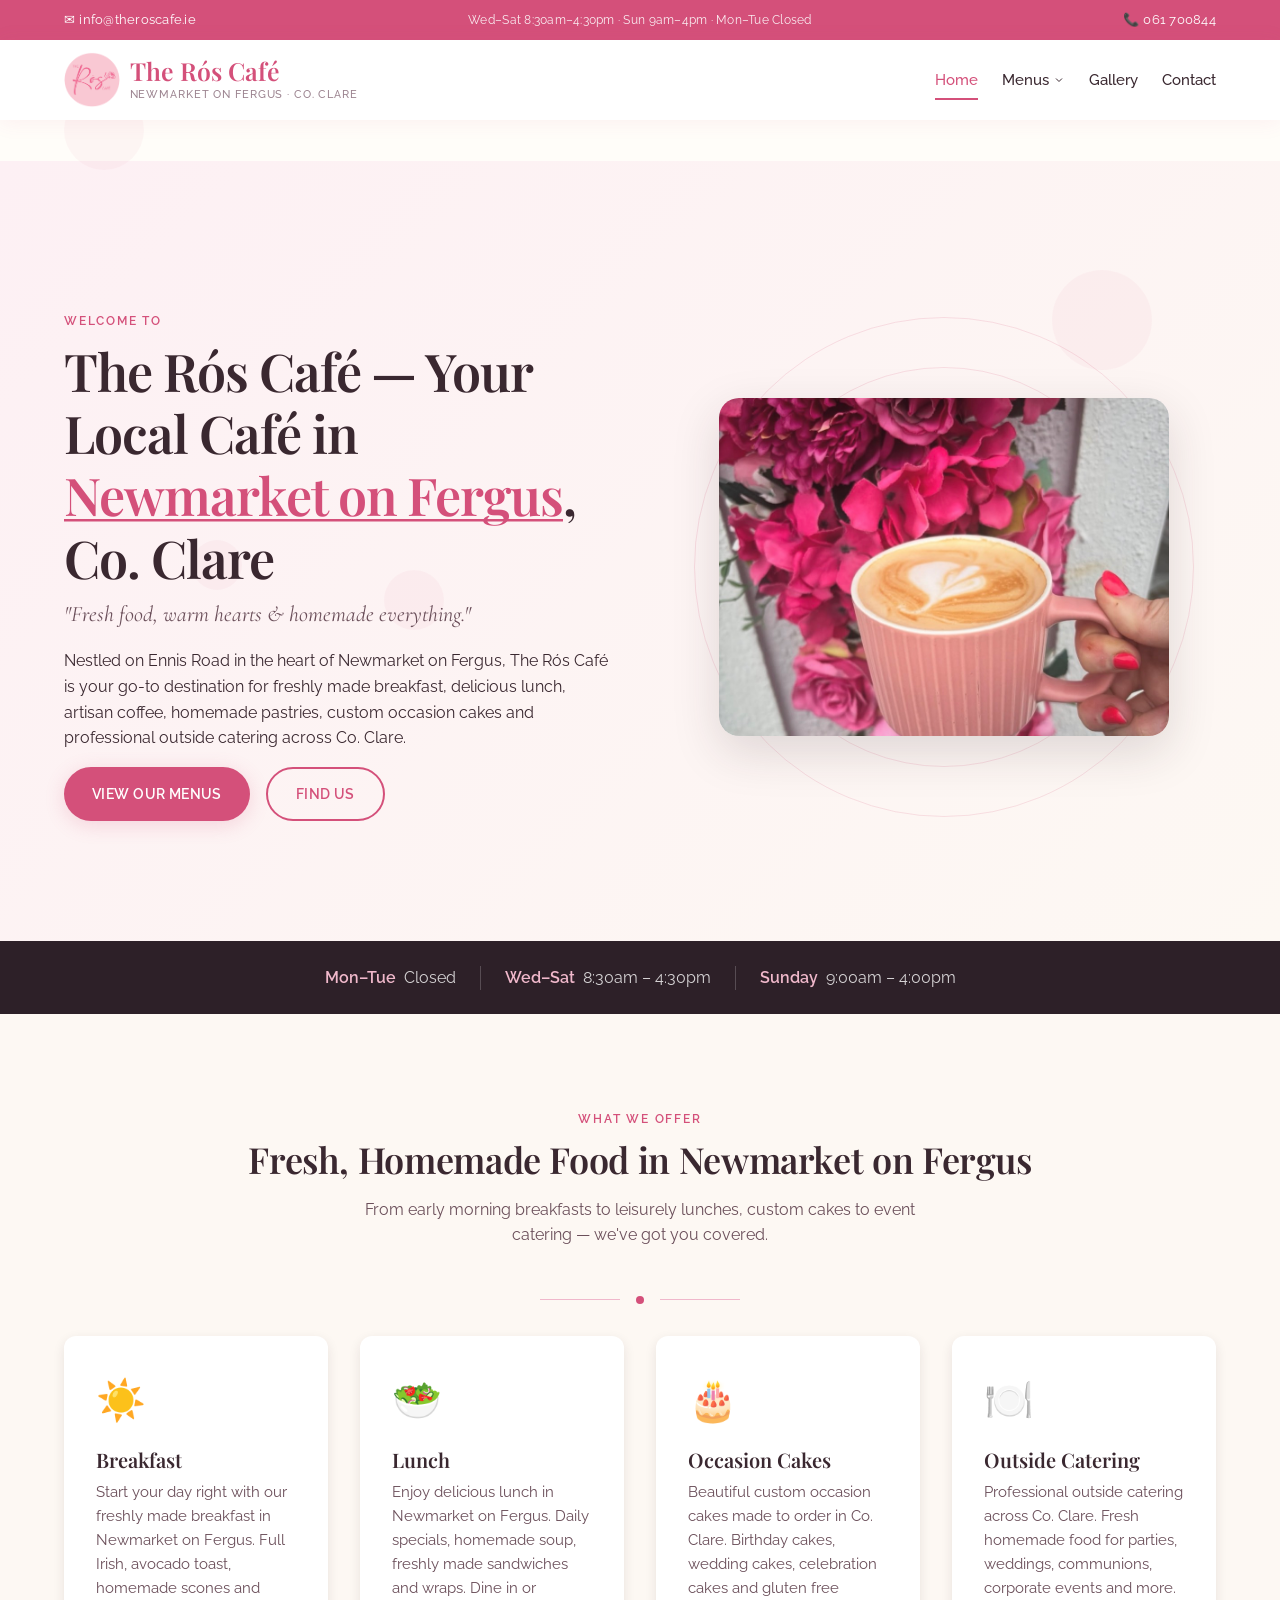
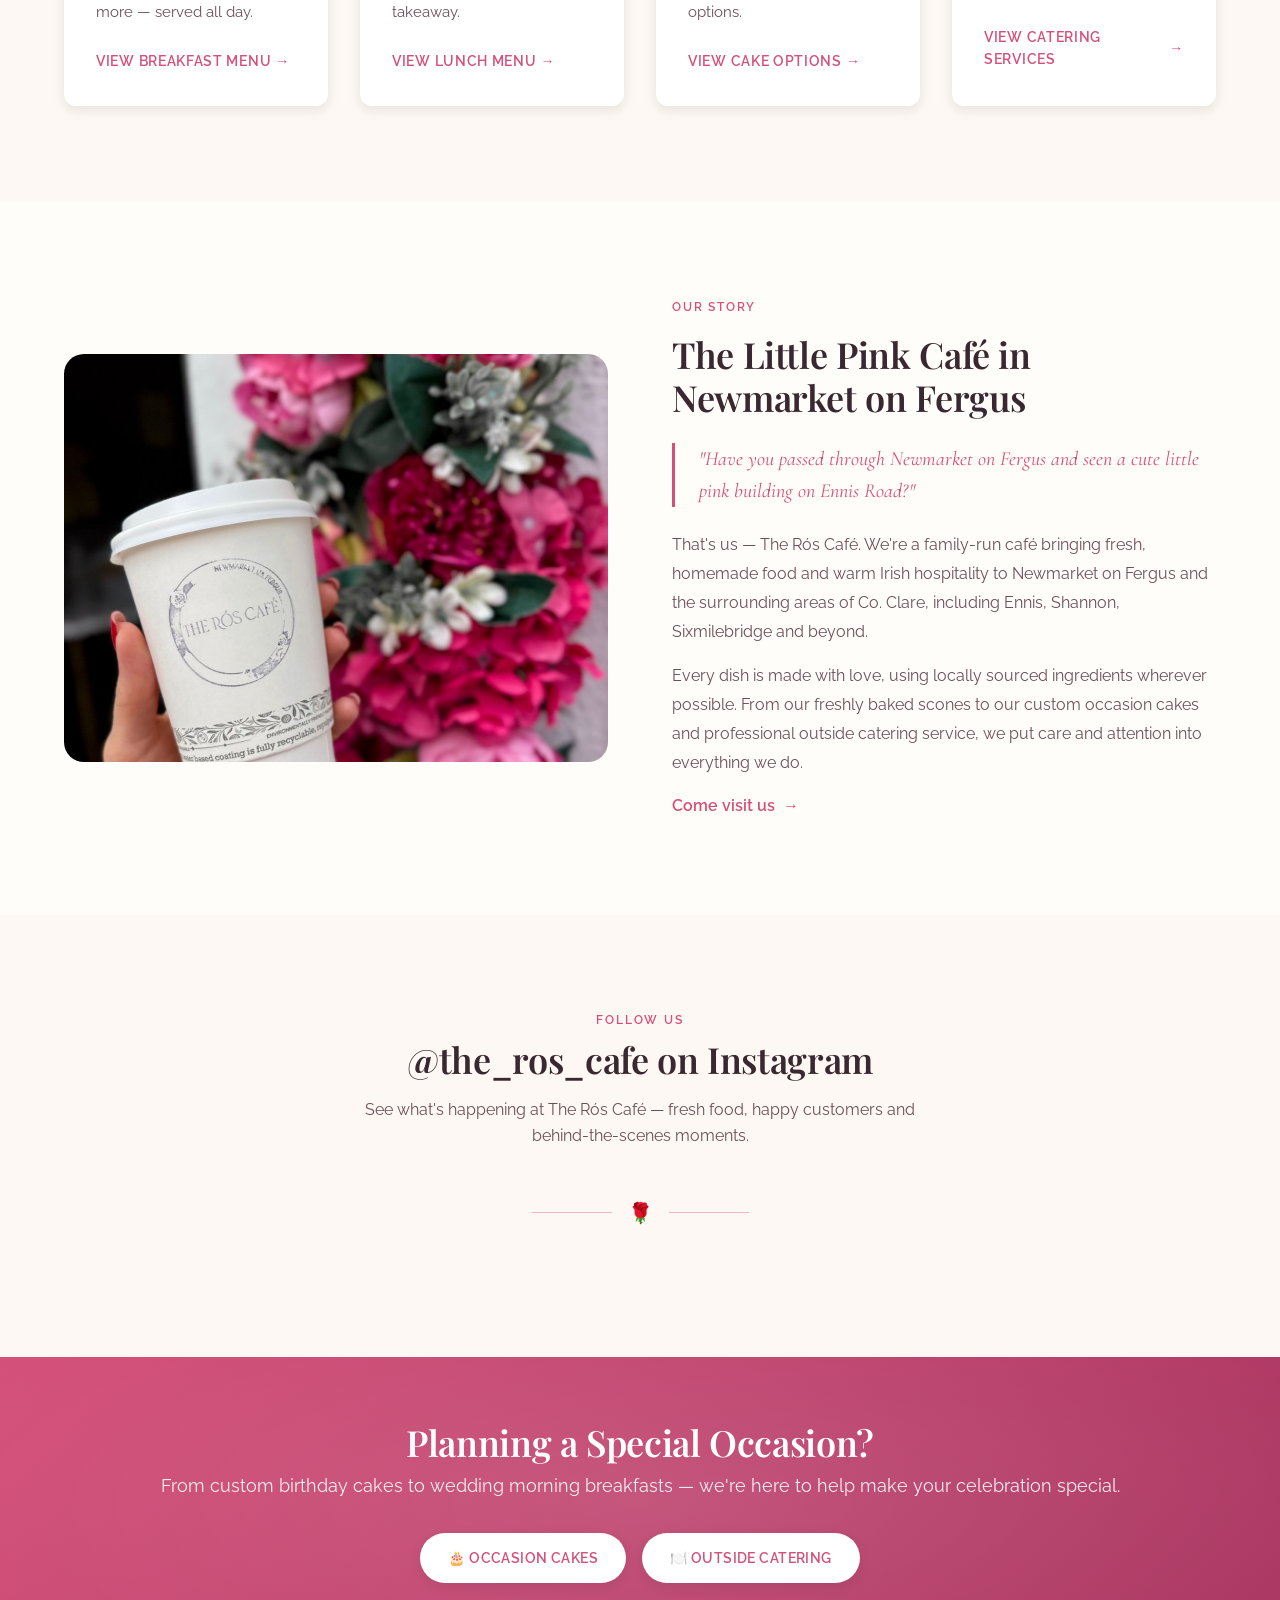
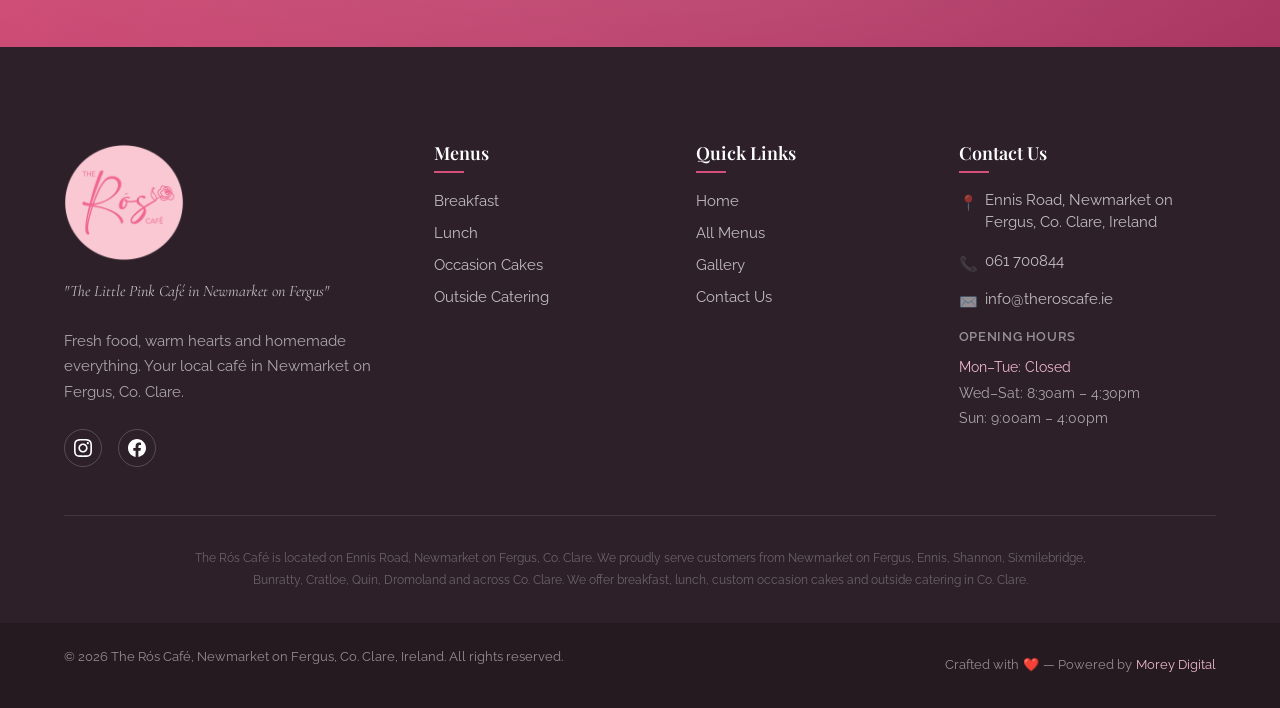
==== index.html @ 45842ac0 "Add real menu content from PDFs; swap home hero to coffee - Home hero now uses the pink-mug coffee p" ====
<!DOCTYPE html>
<html lang="en-IE">
<head>
  <meta charset="UTF-8">
  <meta name="viewport" content="width=device-width, initial-scale=1.0">

  <!-- Favicon -->
  <link rel="icon" type="image/png" href="images/favicon.png">
  <link rel="apple-touch-icon" href="images/logo.png">

  <!-- Primary Meta Tags -->
  <title>The Rós Café | Café in Newmarket on Fergus, Co. Clare</title>
  <meta name="description" content="The Rós Café — your local café in Newmarket on Fergus, Co. Clare. Freshly made breakfast, lunch, homemade pastries, occasion cakes and outside catering across Clare. Visit us on Ennis Road.">
  <meta name="keywords" content="café Newmarket on Fergus, café Clare, coffee shop Clare, breakfast Clare, lunch Clare, occasion cakes Clare, outside catering Clare, homemade food Clare, pink café Clare">

  <!-- Robots & Indexing -->
  <meta name="robots" content="index, follow">
  <meta name="author" content="The Rós Café">

  <!-- Geo Tags -->
  <meta name="geo.region" content="IE-CE">
  <meta name="geo.placename" content="Newmarket on Fergus, Co. Clare, Ireland">
  <meta name="geo.position" content="52.7580;-8.9125">
  <meta name="ICBM" content="52.7580, -8.9125">
  <meta name="language" content="English">

  <!-- Canonical -->
  <link rel="canonical" href="https://theroscafe.com/">

  <!-- Open Graph -->
  <meta property="og:type" content="website">
  <meta property="og:site_name" content="The Rós Café">
  <meta property="og:url" content="https://theroscafe.com/">
  <meta property="og:title" content="The Rós Café | Café in Newmarket on Fergus, Co. Clare">
  <meta property="og:description" content="The Rós Café — your local café in Newmarket on Fergus, Co. Clare. Freshly made breakfast, lunch, homemade pastries, occasion cakes and outside catering across Clare. Visit us on Ennis Road.">
  <meta property="og:image" content="https://theroscafe.com/images/og-image.jpg">
  <meta property="og:locale" content="en_IE">

  <!-- Twitter Card -->
  <meta name="twitter:card" content="summary_large_image">
  <meta name="twitter:title" content="The Rós Café | Café in Newmarket on Fergus, Co. Clare">
  <meta name="twitter:description" content="The Rós Café — your local café in Newmarket on Fergus, Co. Clare. Freshly made breakfast, lunch, homemade pastries, occasion cakes and outside catering across Clare. Visit us on Ennis Road.">
  <meta name="twitter:image" content="https://theroscafe.com/images/og-image.jpg">

  <!-- Google Fonts -->
  <link rel="preconnect" href="https://fonts.googleapis.com">
  <link rel="preconnect" href="https://fonts.gstatic.com" crossorigin>
  <link href="https://fonts.googleapis.com/css2?family=Cormorant+Garamond:ital,wght@0,400;0,500;1,400;1,500&family=Playfair+Display:wght@400;500;600;700&family=Raleway:wght@300;400;500;600;700&display=swap" rel="stylesheet">

  <!-- Stylesheets -->
  <link rel="stylesheet" href="css/main.css">
  <link rel="stylesheet" href="css/components.css">
  <link rel="stylesheet" href="css/animations.css">
  <link rel="stylesheet" href="css/nav.css">
  <link rel="stylesheet" href="css/footer.css">

  <!-- Google Analytics 4 — Replace G-XXXXXXXXXX with your real GA4 Measurement ID from analytics.google.com -->
  <script async src="https://www.googletagmanager.com/gtag/js?id=G-XXXXXXXXXX"></script>
  <script>
    window.dataLayer = window.dataLayer || [];
    function gtag(){dataLayer.push(arguments);}
    gtag('js', new Date());
    gtag('config', 'G-XXXXXXXXXX');
  </script>

  <!-- Structured Data: LocalBusiness + CafeOrCoffeeShop -->
  <script type="application/ld+json">
  {
    "@context": "https://schema.org",
    "@type": ["CafeOrCoffeeShop", "LocalBusiness"],
    "name": "The Rós Café",
    "description": "Local café in Newmarket on Fergus, Co. Clare serving freshly made breakfast, lunch, homemade pastries, occasion cakes and outside catering.",
    "url": "https://theroscafe.com",
    "telephone": "+353-61-700844",
    "email": "info@theroscafe.ie",
    "image": "https://theroscafe.com/images/og-image.jpg",
    "priceRange": "€€",
    "servesCuisine": ["Irish", "International", "Homemade"],
    "menu": "https://theroscafe.com/menus.html",
    "address": {
      "@type": "PostalAddress",
      "streetAddress": "Ennis Road",
      "addressLocality": "Newmarket on Fergus",
      "addressRegion": "Co. Clare",
      "addressCountry": "IE"
    },
    "geo": {
      "@type": "GeoCoordinates",
      "latitude": 52.7580,
      "longitude": -8.9125
    },
    "openingHoursSpecification": [
      { "@type": "OpeningHoursSpecification", "dayOfWeek": ["Wednesday","Thursday","Friday","Saturday"], "opens": "08:30", "closes": "16:30" },
      { "@type": "OpeningHoursSpecification", "dayOfWeek": "Sunday", "opens": "09:00", "closes": "16:00" }
    ],
    "sameAs": [
      "http://instagram.com/the_ros_cafe",
      "http://facebook.com/theroscafe"
    ],
    "hasMap": "https://maps.google.com/?q=The+Ros+Cafe+Newmarket+on+Fergus+Clare+Ireland",
    "areaServed": ["Newmarket on Fergus", "Ennis", "Shannon", "Co. Clare"],
    "currenciesAccepted": "EUR",
    "paymentAccepted": "Cash, Credit Card"
  }
  </script>
</head>
<body data-page="home">

  <!-- Top Info Bar -->
  <div class="top-bar">
    <div class="container">
      <div class="top-bar-left">
        <a href="mailto:info@theroscafe.ie" class="top-bar-link" data-track="email">
          <span>✉</span> info@theroscafe.ie
        </a>
      </div>
      <div class="top-bar-center">
        <span class="top-bar-hours">Wed–Sat 8:30am–4:30pm · Sun 9am–4pm · Mon–Tue Closed</span>
      </div>
      <div class="top-bar-right">
        <a href="tel:+35361700844" class="top-bar-link" data-track="phone">
          <span>📞</span> 061 700844
        </a>
      </div>
    </div>
  </div>

  <!-- Site Header -->
  <header class="site-header">
    <div class="container">
      <a href="index.html" class="site-logo">
        <img src="images/logo.png" alt="The Rós Café logo" class="site-logo-mark" width="56" height="56">
        <span class="site-logo-text">
          <span class="logo-name">The Rós Café</span>
          <span class="logo-tagline">Newmarket on Fergus · Co. Clare</span>
        </span>
      </a>

      <nav class="main-nav">
        <ul class="nav-list">
          <li class="nav-item">
            <a href="index.html" class="nav-link" data-nav="home">Home</a>
          </li>
          <li class="nav-item dropdown">
            <a href="menus.html" class="nav-link" data-nav="menus">
              Menus
              <svg class="chevron" viewBox="0 0 24 24" fill="none" stroke="currentColor" stroke-width="2">
                <polyline points="6 9 12 15 18 9"></polyline>
              </svg>
            </a>
            <div class="dropdown-menu">
              <a href="breakfast.html" class="dropdown-item" data-nav="breakfast">Breakfast</a>
              <a href="lunch.html" class="dropdown-item" data-nav="lunch">Lunch</a>
              <a href="cakes.html" class="dropdown-item" data-nav="cakes">Occasion Cakes</a>
              <a href="catering.html" class="dropdown-item" data-nav="catering">Outside Catering</a>
            </div>
          </li>
          <li class="nav-item">
            <a href="gallery.html" class="nav-link" data-nav="gallery">Gallery</a>
          </li>
          <li class="nav-item">
            <a href="contact.html" class="nav-link" data-nav="contact">Contact</a>
          </li>
        </ul>
      </nav>

      <button class="hamburger" aria-label="Toggle menu" aria-expanded="false">
        <div class="hamburger-lines">
          <span class="hamburger-line"></span>
          <span class="hamburger-line"></span>
          <span class="hamburger-line"></span>
        </div>
      </button>
    </div>
  </header>

  <!-- Mobile Navigation -->
  <nav class="mobile-nav">
    <ul class="mobile-nav-list">
      <li class="mobile-nav-item">
        <a href="index.html" class="mobile-nav-link" data-nav="home">Home</a>
      </li>
      <li class="mobile-nav-item">
        <a href="#" class="mobile-nav-link mobile-dropdown-toggle" data-nav="menus">
          Menus
          <svg class="chevron" viewBox="0 0 24 24" fill="none" stroke="currentColor" stroke-width="2">
            <polyline points="6 9 12 15 18 9"></polyline>
          </svg>
        </a>
        <div class="mobile-dropdown-menu">
          <a href="breakfast.html" class="mobile-dropdown-item" data-nav="breakfast">Breakfast</a>
          <a href="lunch.html" class="mobile-dropdown-item" data-nav="lunch">Lunch</a>
          <a href="cakes.html" class="mobile-dropdown-item" data-nav="cakes">Occasion Cakes</a>
          <a href="catering.html" class="mobile-dropdown-item" data-nav="catering">Outside Catering</a>
        </div>
      </li>
      <li class="mobile-nav-item">
        <a href="gallery.html" class="mobile-nav-link" data-nav="gallery">Gallery</a>
      </li>
      <li class="mobile-nav-item">
        <a href="contact.html" class="mobile-nav-link" data-nav="contact">Contact</a>
      </li>
    </ul>
    <div class="mobile-nav-contact">
      <div class="mobile-nav-contact-item">
        <span>📞</span>
        <a href="tel:+35361700844" data-track="phone">061 700844</a>
      </div>
      <div class="mobile-nav-contact-item">
        <span>✉</span>
        <a href="mailto:info@theroscafe.ie" data-track="email">info@theroscafe.ie</a>
      </div>
    </div>
    <div class="mobile-nav-social">
      <a href="http://instagram.com/the_ros_cafe" target="_blank" rel="noopener" aria-label="Instagram" data-track="instagram">📷</a>
      <a href="http://facebook.com/theroscafe" target="_blank" rel="noopener" aria-label="Facebook" data-track="facebook">📘</a>
    </div>
  </nav>

  <!-- Main Content -->
  <main>

    <!-- Hero Section -->
    <section class="hero-home">
      <div class="container">
        <!-- Floating Orbs -->
        <div class="float-orb"></div>
        <div class="float-orb"></div>
        <div class="float-orb"></div>
        <div class="float-orb"></div>
        <div class="float-orb"></div>

        <div class="hero-content">
          <span class="eyebrow anim-load">Welcome to</span>
          <h1 class="anim-load">The Rós Café — Your Local Café in <span class="pink-word">Newmarket on Fergus</span>, Co. Clare</h1>
          <p class="subheading anim-load">"Fresh food, warm hearts & homemade everything."</p>
          <p class="anim-load">Nestled on Ennis Road in the heart of Newmarket on Fergus, The Rós Café is your go-to destination for freshly made breakfast, delicious lunch, artisan coffee, homemade pastries, custom occasion cakes and professional outside catering across Co. Clare.</p>
          <div class="btn-group anim-load">
            <a href="menus.html" class="btn btn-pink">View Our Menus</a>
            <a href="contact.html" class="btn btn-outline">Find Us</a>
          </div>
        </div>

        <div class="hero-visual">
          <!-- Decorative Rings -->
          <div class="hero-ring ring-1"></div>
          <div class="hero-ring ring-2"></div>

          <div class="hero-placeholder">
            <img src="images/coffee-2.jpg" alt="Barista coffee with latte art in a pink mug at The Rós Café, Newmarket on Fergus, Co. Clare" width="450" height="338">
          </div>
        </div>
      </div>
    </section>

    <!-- Hours Strip -->
    <section class="hours-strip">
      <div class="container">
        <div class="hours-strip-item">
          <span class="hours-strip-day">Mon–Tue</span>
          <span class="hours-strip-time">Closed</span>
        </div>
        <div class="hours-strip-divider"></div>
        <div class="hours-strip-item">
          <span class="hours-strip-day">Wed–Sat</span>
          <span class="hours-strip-time">8:30am – 4:30pm</span>
        </div>
        <div class="hours-strip-divider"></div>
        <div class="hours-strip-item">
          <span class="hours-strip-day">Sunday</span>
          <span class="hours-strip-time">9:00am – 4:00pm</span>
        </div>
      </div>
    </section>

    <!-- What We Offer -->
    <section class="section bg-cream">
      <div class="container">
        <div class="section-header scroll-reveal">
          <span class="eyebrow">What We Offer</span>
          <h2>Fresh, Homemade Food in Newmarket on Fergus</h2>
          <p>From early morning breakfasts to leisurely lunches, custom cakes to event catering — we've got you covered.</p>
        </div>

        <div class="ornament">
          <div class="ornament-line"></div>
          <div class="ornament-dot"></div>
          <div class="ornament-line"></div>
        </div>

        <div class="service-cards scroll-reveal stagger-children">
          <article class="card">
            <div class="card-icon">☀️</div>
            <h3 class="card-title">Breakfast</h3>
            <p class="card-text">Start your day right with our freshly made breakfast in Newmarket on Fergus. Full Irish, avocado toast, homemade scones and more — served all day.</p>
            <a href="breakfast.html" class="card-link">
              View Breakfast Menu <span class="arrow">→</span>
            </a>
          </article>

          <article class="card">
            <div class="card-icon">🥗</div>
            <h3 class="card-title">Lunch</h3>
            <p class="card-text">Enjoy delicious lunch in Newmarket on Fergus. Daily specials, homemade soup, freshly made sandwiches and wraps. Dine in or takeaway.</p>
            <a href="lunch.html" class="card-link">
              View Lunch Menu <span class="arrow">→</span>
            </a>
          </article>

          <article class="card">
            <div class="card-icon">🎂</div>
            <h3 class="card-title">Occasion Cakes</h3>
            <p class="card-text">Beautiful custom occasion cakes made to order in Co. Clare. Birthday cakes, wedding cakes, celebration cakes and gluten free options.</p>
            <a href="cakes.html" class="card-link">
              View Cake Options <span class="arrow">→</span>
            </a>
          </article>

          <article class="card">
            <div class="card-icon">🍽️</div>
            <h3 class="card-title">Outside Catering</h3>
            <p class="card-text">Professional outside catering across Co. Clare. Fresh homemade food for parties, weddings, communions, corporate events and more.</p>
            <a href="catering.html" class="card-link">
              View Catering Services <span class="arrow">→</span>
            </a>
          </article>
        </div>
      </div>
    </section>

    <!-- Our Story -->
    <section class="section">
      <div class="container">
        <div class="story-section scroll-reveal">
          <div class="story-image">
            <img src="images/story.jpg" alt="The Rós Café branded coffee cup against the café's signature pink floral wall, Newmarket on Fergus, Co. Clare">
          </div>
          <div class="story-content">
            <span class="eyebrow">Our Story</span>
            <h2>The Little Pink Café in Newmarket on Fergus</h2>
            <blockquote class="story-quote">
              "Have you passed through Newmarket on Fergus and seen a cute little pink building on Ennis Road?"
            </blockquote>
            <p>That's us — The Rós Café. We're a family-run café bringing fresh, homemade food and warm Irish hospitality to Newmarket on Fergus and the surrounding areas of Co. Clare, including Ennis, Shannon, Sixmilebridge and beyond.</p>
            <p>Every dish is made with love, using locally sourced ingredients wherever possible. From our freshly baked scones to our custom occasion cakes and professional outside catering service, we put care and attention into everything we do.</p>
            <a href="contact.html" class="arrow-link">
              Come visit us <span class="arrow">→</span>
            </a>
          </div>
        </div>
      </div>
    </section>

    <!-- Instagram Feed Section -->
    <section class="section bg-cream">
      <div class="container">
        <div class="section-header scroll-reveal">
          <span class="eyebrow">Follow Us</span>
          <h2>@the_ros_cafe on Instagram</h2>
          <p>See what's happening at The Rós Café — fresh food, happy customers and behind-the-scenes moments.</p>
        </div>

        <div class="ornament">
          <div class="ornament-line"></div>
          <div class="ornament-rose">🌹</div>
          <div class="ornament-line"></div>
        </div>

        <!-- Elfsight Instagram Feed Widget -->
        <div class="instagram-feed scroll-reveal">
          <script src="https://elfsightcdn.com/platform.js" async></script>
          <div class="elfsight-app-629b5e55-81f7-4fbd-aa10-81be52b2ed2e" data-elfsight-app-lazy></div>
        </div>
      </div>
    </section>

    <!-- CTA Banner -->
    <section class="cta-banner scroll-reveal">
      <div class="container">
        <h2>Planning a Special Occasion?</h2>
        <p>From custom birthday cakes to wedding morning breakfasts — we're here to help make your celebration special.</p>
        <div class="btn-group">
          <a href="cakes.html" class="btn btn-white">🎂 Occasion Cakes</a>
          <a href="catering.html" class="btn btn-white">🍽️ Outside Catering</a>
        </div>
      </div>
    </section>

  </main>

  <!-- Site Footer -->
  <footer class="site-footer">
    <div class="container">
      <div class="footer-grid">
        <!-- Brand Column -->
        <div class="footer-col footer-brand">
          <img src="images/logo.png" alt="The Rós Café" class="footer-logo-img">
          <p class="footer-tagline">"The Little Pink Café in Newmarket on Fergus"</p>
          <p class="footer-description">Fresh food, warm hearts and homemade everything. Your local café in Newmarket on Fergus, Co. Clare.</p>
          <div class="footer-social">
            <a href="http://instagram.com/the_ros_cafe" target="_blank" rel="noopener" class="social-icon" aria-label="Follow us on Instagram" data-track="instagram">
              <svg viewBox="0 0 24 24" fill="currentColor"><path d="M12 2.163c3.204 0 3.584.012 4.85.07 3.252.148 4.771 1.691 4.919 4.919.058 1.265.069 1.645.069 4.849 0 3.205-.012 3.584-.069 4.849-.149 3.225-1.664 4.771-4.919 4.919-1.266.058-1.644.07-4.85.07-3.204 0-3.584-.012-4.849-.07-3.26-.149-4.771-1.699-4.919-4.92-.058-1.265-.07-1.644-.07-4.849 0-3.204.013-3.583.07-4.849.149-3.227 1.664-4.771 4.919-4.919 1.266-.057 1.645-.069 4.849-.069zm0-2.163c-3.259 0-3.667.014-4.947.072-4.358.2-6.78 2.618-6.98 6.98-.059 1.281-.073 1.689-.073 4.948 0 3.259.014 3.668.072 4.948.2 4.358 2.618 6.78 6.98 6.98 1.281.058 1.689.072 4.948.072 3.259 0 3.668-.014 4.948-.072 4.354-.2 6.782-2.618 6.979-6.98.059-1.28.073-1.689.073-4.948 0-3.259-.014-3.667-.072-4.947-.196-4.354-2.617-6.78-6.979-6.98-1.281-.059-1.69-.073-4.949-.073zm0 5.838c-3.403 0-6.162 2.759-6.162 6.162s2.759 6.163 6.162 6.163 6.162-2.759 6.162-6.163c0-3.403-2.759-6.162-6.162-6.162zm0 10.162c-2.209 0-4-1.79-4-4 0-2.209 1.791-4 4-4s4 1.791 4 4c0 2.21-1.791 4-4 4zm6.406-11.845c-.796 0-1.441.645-1.441 1.44s.645 1.44 1.441 1.44c.795 0 1.439-.645 1.439-1.44s-.644-1.44-1.439-1.44z"/></svg>
            </a>
            <a href="http://facebook.com/theroscafe" target="_blank" rel="noopener" class="social-icon" aria-label="Follow us on Facebook" data-track="facebook">
              <svg viewBox="0 0 24 24" fill="currentColor"><path d="M24 12.073c0-6.627-5.373-12-12-12s-12 5.373-12 12c0 5.99 4.388 10.954 10.125 11.854v-8.385H7.078v-3.47h3.047V9.43c0-3.007 1.792-4.669 4.533-4.669 1.312 0 2.686.235 2.686.235v2.953H15.83c-1.491 0-1.956.925-1.956 1.874v2.25h3.328l-.532 3.47h-2.796v8.385C19.612 23.027 24 18.062 24 12.073z"/></svg>
            </a>
          </div>
        </div>

        <!-- Menus Column -->
        <div class="footer-col">
          <h4 class="footer-col-title">Menus</h4>
          <nav class="footer-nav">
            <a href="breakfast.html" class="footer-nav-link">Breakfast</a>
            <a href="lunch.html" class="footer-nav-link">Lunch</a>
            <a href="cakes.html" class="footer-nav-link">Occasion Cakes</a>
            <a href="catering.html" class="footer-nav-link">Outside Catering</a>
          </nav>
        </div>

        <!-- Quick Links Column -->
        <div class="footer-col">
          <h4 class="footer-col-title">Quick Links</h4>
          <nav class="footer-nav">
            <a href="index.html" class="footer-nav-link">Home</a>
            <a href="menus.html" class="footer-nav-link">All Menus</a>
            <a href="gallery.html" class="footer-nav-link">Gallery</a>
            <a href="contact.html" class="footer-nav-link">Contact Us</a>
          </nav>
        </div>

        <!-- Contact Column -->
        <div class="footer-col">
          <h4 class="footer-col-title">Contact Us</h4>
          <div class="footer-contact">
            <div class="footer-contact-item">
              <span class="icon">📍</span>
              <span>Ennis Road, Newmarket on Fergus, Co. Clare, Ireland</span>
            </div>
            <div class="footer-contact-item">
              <span class="icon">📞</span>
              <a href="tel:+35361700844" data-track="phone">061 700844</a>
            </div>
            <div class="footer-contact-item">
              <span class="icon">✉️</span>
              <a href="mailto:info@theroscafe.ie" data-track="email">info@theroscafe.ie</a>
            </div>
          </div>
          <div class="footer-hours">
            <p class="footer-hours-title">Opening Hours</p>
            <div class="footer-hours-list">
              <span class="footer-hours-closed">Mon–Tue: Closed</span><br>
              Wed–Sat: 8:30am – 4:30pm<br>
              Sun: 9:00am – 4:00pm
            </div>
          </div>
        </div>
      </div>

      <!-- Local SEO Paragraph -->
      <div class="footer-seo">
        <p>The Rós Café is located on Ennis Road, Newmarket on Fergus, Co. Clare. We proudly serve customers from Newmarket on Fergus, Ennis, Shannon, Sixmilebridge, Bunratty, Cratloe, Quin, Dromoland and across Co. Clare. We offer breakfast, lunch, custom occasion cakes and outside catering in Co. Clare.</p>
      </div>
    </div>

    <!-- Bottom Bar -->
    <div class="footer-bottom">
      <div class="container">
        <p class="footer-copyright">
          © <span class="footer-year"></span> The Rós Café, Newmarket on Fergus, Co. Clare, Ireland. All rights reserved.
        </p>
        <p class="footer-credit">
          Crafted with <span class="heart">❤️</span> — Powered by <a href="https://moreydigital.ie" target="_blank" rel="noopener">Morey Digital</a>
        </p>
      </div>
    </div>
  </footer>

  <!-- JavaScript -->
  <script src="js/main.js" defer></script>
  <script src="js/nav.js" defer></script>
  <script src="js/animations.js" defer></script>
  <script src="js/analytics.js" defer></script>

</body>
</html>
---- css/main.css ----
/* ============================================
   THE RÓS CAFÉ — MAIN STYLESHEET
   css/main.css
   :root variables, reset, base typography,
   layout utilities, page-hero, scroll-reveal
   ============================================ */

/* ─────────────────────────────────────────────
   CSS CUSTOM PROPERTIES (BRAND PALETTE)
   ───────────────────────────────────────────── */
:root {
  /* Brand Colors */
  --pink: #d4507a;
  --pink-light: #f0b8cb;
  --pink-pale: #fdf0f4;
  --pink-dark: #a83560;
  --cream: #fdf8f3;
  --warm-white: #fffdf9;
  --gold: #c9a96e;
  --charcoal: #2d2028;
  --text-dark: #3a2830;
  --text-mid: #6b4f5a;
  --text-light: #9c8490;

  /* Shadows */
  --shadow-sm: 0 1px 3px rgba(45, 32, 40, 0.08);
  --shadow-md: 0 4px 12px rgba(45, 32, 40, 0.1);
  --shadow-lg: 0 8px 24px rgba(45, 32, 40, 0.12);
  --shadow-xl: 0 16px 48px rgba(45, 32, 40, 0.15);
  --shadow-pink: 0 4px 20px rgba(212, 80, 122, 0.2);

  /* Typography */
  --font-display: 'Playfair Display', Georgia, serif;
  --font-body: 'Raleway', 'Segoe UI', sans-serif;
  --font-accent: 'Cormorant Garamond', Georgia, serif;

  /* Spacing Scale */
  --space-xs: 0.25rem;
  --space-sm: 0.5rem;
  --space-md: 1rem;
  --space-lg: 1.5rem;
  --space-xl: 2rem;
  --space-2xl: 3rem;
  --space-3xl: 4rem;
  --space-4xl: 6rem;

  /* Layout */
  --max-width: 1200px;
  --header-height: 80px;
  --top-bar-height: 40px;

  /* Transitions */
  --ease-smooth: cubic-bezier(0.4, 0, 0.2, 1);
  --duration-fast: 150ms;
  --duration-normal: 300ms;
  --duration-slow: 500ms;

  /* Border Radius */
  --radius-sm: 4px;
  --radius-md: 8px;
  --radius-lg: 12px;
  --radius-xl: 20px;
  --radius-full: 9999px;
}

/* ─────────────────────────────────────────────
   CSS RESET & BASE STYLES
   ───────────────────────────────────────────── */
*,
*::before,
*::after {
  box-sizing: border-box;
  margin: 0;
  padding: 0;
}

html {
  scroll-behavior: smooth;
  -webkit-text-size-adjust: 100%;
  font-size: 16px;
}

body {
  font-family: var(--font-body);
  font-size: 1rem;
  line-height: 1.6;
  color: var(--text-dark);
  background-color: var(--warm-white);
  -webkit-font-smoothing: antialiased;
  -moz-osx-font-smoothing: grayscale;
  overflow-x: hidden;
  min-height: 100vh;
  display: flex;
  flex-direction: column;
}

main {
  flex: 1;
  padding-top: calc(var(--header-height) + var(--top-bar-height));
}

img,
picture,
video,
canvas,
svg {
  display: block;
  max-width: 100%;
  height: auto;
}

img {
  border-style: none;
}

button,
input,
select,
textarea {
  font-family: inherit;
  font-size: inherit;
  line-height: inherit;
  color: inherit;
}

button {
  cursor: pointer;
  border: none;
  background: none;
}

a {
  color: inherit;
  text-decoration: none;
}

ul,
ol {
  list-style: none;
}

h1, h2, h3, h4, h5, h6 {
  font-family: var(--font-display);
  font-weight: 600;
  line-height: 1.2;
  color: var(--text-dark);
}

/* ─────────────────────────────────────────────
   TYPOGRAPHY
   ───────────────────────────────────────────── */
h1 {
  font-size: clamp(2rem, 5vw, 3.25rem);
  letter-spacing: -0.02em;
}

h2 {
  font-size: clamp(1.5rem, 4vw, 2.25rem);
  letter-spacing: -0.01em;
}

h3 {
  font-size: clamp(1.25rem, 3vw, 1.5rem);
}

h4 {
  font-size: 1.125rem;
}

p {
  margin-bottom: var(--space-md);
}

p:last-child {
  margin-bottom: 0;
}

.text-accent {
  font-family: var(--font-accent);
  font-style: italic;
}

.text-pink {
  color: var(--pink);
}

.text-gold {
  color: var(--gold);
}

.text-light {
  color: var(--text-light);
}

.text-mid {
  color: var(--text-mid);
}

.text-center {
  text-align: center;
}

.eyebrow {
  font-family: var(--font-body);
  font-size: 0.75rem;
  font-weight: 600;
  letter-spacing: 0.15em;
  text-transform: uppercase;
  color: var(--pink);
  margin-bottom: var(--space-sm);
  display: block;
}

.subheading {
  font-family: var(--font-accent);
  font-size: clamp(1.125rem, 2.5vw, 1.375rem);
  font-style: italic;
  color: var(--text-mid);
  margin-top: var(--space-sm);
}

/* ─────────────────────────────────────────────
   LAYOUT UTILITIES
   ───────────────────────────────────────────── */
.container {
  width: 100%;
  max-width: var(--max-width);
  margin: 0 auto;
  padding: 0 var(--space-lg);
}

.container-narrow {
  max-width: 900px;
}

.container-wide {
  max-width: 1400px;
}

.section {
  padding: var(--space-4xl) 0;
}

.section-sm {
  padding: var(--space-2xl) 0;
}

.section-lg {
  padding: calc(var(--space-4xl) * 1.5) 0;
}

.grid {
  display: grid;
  gap: var(--space-xl);
}

.grid-2 {
  grid-template-columns: repeat(2, 1fr);
}

.grid-3 {
  grid-template-columns: repeat(3, 1fr);
}

.grid-4 {
  grid-template-columns: repeat(4, 1fr);
}

.flex {
  display: flex;
}

.flex-center {
  display: flex;
  align-items: center;
  justify-content: center;
}

.flex-between {
  display: flex;
  align-items: center;
  justify-content: space-between;
}

.flex-col {
  flex-direction: column;
}

.gap-sm {
  gap: var(--space-sm);
}

.gap-md {
  gap: var(--space-md);
}

.gap-lg {
  gap: var(--space-lg);
}

.gap-xl {
  gap: var(--space-xl);
}

/* ─────────────────────────────────────────────
   PAGE HERO SECTIONS
   ───────────────────────────────────────────── */
.page-hero {
  background: linear-gradient(135deg, var(--pink-pale) 0%, var(--cream) 100%);
  padding: var(--space-4xl) 0;
  text-align: center;
  position: relative;
  overflow: hidden;
}

.page-hero::before {
  content: '';
  position: absolute;
  top: -50%;
  left: -25%;
  width: 150%;
  height: 200%;
  background: radial-gradient(ellipse at center, rgba(212, 80, 122, 0.05) 0%, transparent 70%);
  pointer-events: none;
}

.page-hero .container {
  position: relative;
  z-index: 1;
}

.page-hero h1 {
  margin-bottom: var(--space-md);
}

.page-hero .subheading {
  max-width: 600px;
  margin: 0 auto;
}

/* Home Hero - Special Layout */
.hero-home {
  padding: var(--space-4xl) 0 var(--space-3xl);
  background: linear-gradient(
    135deg,
    var(--pink-pale) 0%,
    var(--cream) 50%,
    var(--warm-white) 100%
  );
  min-height: calc(100vh - var(--header-height) - var(--top-bar-height));
  display: flex;
  align-items: center;
}

.hero-home .container {
  display: grid;
  grid-template-columns: 1fr 1fr;
  gap: var(--space-3xl);
  align-items: center;
}

.hero-content {
  position: relative;
  z-index: 2;
}

.hero-visual {
  position: relative;
  display: flex;
  align-items: center;
  justify-content: center;
  min-height: 400px;
}

/* Pink word special styling */
.pink-word {
  color: var(--pink);
  position: relative;
  display: inline-block;
}

.pink-word::after {
  content: '';
  position: absolute;
  left: 0;
  bottom: 0.1em;
  width: 100%;
  height: 3px;
  background: var(--pink);
  transform-origin: left;
  clip-path: inset(0 100% 0 0);
  animation: drawUnderline 0.8s var(--ease-smooth) 0.7s forwards;
}

/* Hero decorative rings */
.hero-ring {
  position: absolute;
  border: 1px solid rgba(212, 80, 122, 0.15);
  border-radius: 50%;
  pointer-events: none;
}

.ring-1 {
  width: 500px;
  height: 500px;
  animation: rotateCW 30s linear infinite;
}

.ring-2 {
  width: 400px;
  height: 400px;
  animation: rotateCCW 45s linear infinite;
}

/* Floating orbs */
.float-orb {
  position: absolute;
  border-radius: 50%;
  background: var(--pink);
  opacity: 0.04;
  pointer-events: none;
}

.float-orb:nth-child(1) {
  width: 80px;
  height: 80px;
  top: 10%;
  left: 5%;
  animation: floatUp 10s ease-in-out infinite;
}

.float-orb:nth-child(2) {
  width: 50px;
  height: 50px;
  top: 60%;
  left: 15%;
  animation: floatUp 12s ease-in-out 2s infinite;
}

.float-orb:nth-child(3) {
  width: 100px;
  height: 100px;
  top: 30%;
  right: 10%;
  animation: floatUp 8s ease-in-out 1s infinite;
}

.float-orb:nth-child(4) {
  width: 40px;
  height: 40px;
  bottom: 20%;
  right: 20%;
  animation: floatUp 14s ease-in-out 3s infinite;
}

.float-orb:nth-child(5) {
  width: 60px;
  height: 60px;
  bottom: 30%;
  left: 30%;
  animation: floatUp 11s ease-in-out 1.5s infinite;
}

/* Hero visual placeholder */
.hero-placeholder {
  width: 100%;
  max-width: 450px;
  aspect-ratio: 4 / 3;
  background: linear-gradient(145deg, var(--warm-white), var(--pink-pale));
  border-radius: var(--radius-xl);
  box-shadow: var(--shadow-xl);
  display: flex;
  flex-direction: column;
  align-items: center;
  justify-content: center;
  position: relative;
  z-index: 1;
}

.hero-badges {
  display: grid;
  grid-template-columns: repeat(2, 1fr);
  gap: var(--space-md);
  padding: var(--space-xl);
}

.hero-badge {
  background: var(--warm-white);
  padding: var(--space-md);
  border-radius: var(--radius-md);
  text-align: center;
  box-shadow: var(--shadow-sm);
  transition: transform var(--duration-normal) var(--ease-smooth),
              box-shadow var(--duration-normal) var(--ease-smooth);
}

.hero-badge:hover {
  transform: translateY(-4px);
  box-shadow: var(--shadow-md);
}

.hero-badge-icon {
  font-size: 1.5rem;
  margin-bottom: var(--space-xs);
}

.hero-badge-label {
  font-size: 0.75rem;
  font-weight: 600;
  color: var(--text-mid);
  text-transform: uppercase;
  letter-spacing: 0.05em;
}

/* ─────────────────────────────────────────────
   SCROLL REVEAL ANIMATIONS
   ───────────────────────────────────────────── */
.scroll-reveal {
  opacity: 0;
  transform: translateY(30px);
  transition: opacity var(--duration-slow) var(--ease-smooth),
              transform var(--duration-slow) var(--ease-smooth);
}

.scroll-reveal.is-visible {
  opacity: 1;
  transform: translateY(0);
}

/* Stagger children in grids */
.scroll-reveal.is-visible > *,
.stagger-children.is-visible > * {
  opacity: 1;
  transform: translateY(0);
}

.stagger-children > * {
  opacity: 0;
  transform: translateY(20px);
  transition: opacity var(--duration-normal) var(--ease-smooth),
              transform var(--duration-normal) var(--ease-smooth);
}

/* Section heading clip reveal */
.section-heading {
  position: relative;
  display: inline-block;
}

.section-heading.scroll-reveal {
  transform: none;
  opacity: 1;
  clip-path: inset(0 100% 0 0);
  transition: clip-path 0.8s var(--ease-smooth);
}

.section-heading.scroll-reveal.is-visible {
  clip-path: inset(0 0 0 0);
}

/* ─────────────────────────────────────────────
   PAGE TRANSITIONS
   ───────────────────────────────────────────── */
.page-transition-out {
  animation: pageOut 250ms var(--ease-smooth) forwards;
}

.page-transition-in {
  animation: pageIn 300ms var(--ease-smooth) forwards;
}

@keyframes pageOut {
  to {
    opacity: 0;
    transform: translateX(-20px);
  }
}

@keyframes pageIn {
  from {
    opacity: 0;
    transform: translateX(20px);
  }
  to {
    opacity: 1;
    transform: translateX(0);
  }
}

/* ─────────────────────────────────────────────
   UTILITY CLASSES
   ───────────────────────────────────────────── */
.visually-hidden {
  position: absolute;
  width: 1px;
  height: 1px;
  padding: 0;
  margin: -1px;
  overflow: hidden;
  clip: rect(0, 0, 0, 0);
  white-space: nowrap;
  border: 0;
}

.no-scroll {
  overflow: hidden;
}

.bg-cream {
  background-color: var(--cream);
}

.bg-pink-pale {
  background-color: var(--pink-pale);
}

.bg-charcoal {
  background-color: var(--charcoal);
}

.mt-sm { margin-top: var(--space-sm); }
.mt-md { margin-top: var(--space-md); }
.mt-lg { margin-top: var(--space-lg); }
.mt-xl { margin-top: var(--space-xl); }
.mt-2xl { margin-top: var(--space-2xl); }

.mb-sm { margin-bottom: var(--space-sm); }
.mb-md { margin-bottom: var(--space-md); }
.mb-lg { margin-bottom: var(--space-lg); }
.mb-xl { margin-bottom: var(--space-xl); }
.mb-2xl { margin-bottom: var(--space-2xl); }

/* ─────────────────────────────────────────────
   RESPONSIVE BREAKPOINTS
   ───────────────────────────────────────────── */
@media (max-width: 1199px) {
  .grid-4 {
    grid-template-columns: repeat(2, 1fr);
  }
}

@media (max-width: 991px) {
  .hero-home .container {
    grid-template-columns: 1fr;
    text-align: center;
  }

  .hero-visual {
    order: -1;
    min-height: 300px;
  }

  .hero-placeholder {
    max-width: 350px;
  }
}

@media (max-width: 767px) {
  :root {
    --header-height: 70px;
    --top-bar-height: auto;
  }

  main {
    padding-top: var(--header-height);
  }

  .section {
    padding: var(--space-2xl) 0;
  }

  .grid-2,
  .grid-3,
  .grid-4 {
    grid-template-columns: 1fr;
  }

  .page-hero {
    padding: var(--space-2xl) 0;
  }

  .hero-home {
    min-height: auto;
    padding: var(--space-2xl) 0;
  }

  .container {
    padding: 0 var(--space-md);
  }

  .ring-1,
  .ring-2 {
    display: none;
  }
}

@media (max-width: 479px) {
  .hero-badges {
    grid-template-columns: repeat(2, 1fr);
    gap: var(--space-sm);
    padding: var(--space-md);
  }

  .hero-badge {
    padding: var(--space-sm);
  }

  .hero-badge-icon {
    font-size: 1.25rem;
  }

  .hero-badge-label {
    font-size: 0.65rem;
  }
}
---- css/components.css ----
/* ============================================
   THE RÓS CAFÉ — COMPONENTS STYLESHEET
   css/components.css
   Buttons, cards, menu items, forms, etc.
   ============================================ */

/* ─────────────────────────────────────────────
   BUTTONS
   ───────────────────────────────────────────── */
.btn {
  display: inline-flex;
  align-items: center;
  justify-content: center;
  gap: var(--space-sm);
  padding: 0.875rem 1.75rem;
  font-family: var(--font-body);
  font-size: 0.875rem;
  font-weight: 600;
  letter-spacing: 0.03em;
  text-transform: uppercase;
  border-radius: var(--radius-full);
  transition: all var(--duration-normal) var(--ease-smooth);
  position: relative;
  overflow: hidden;
  min-height: 48px;
}

.btn-pink {
  background: var(--pink);
  color: white;
  box-shadow: var(--shadow-pink);
}

.btn-pink:hover {
  background: var(--pink-dark);
  transform: translateY(-2px);
  box-shadow: 0 6px 24px rgba(212, 80, 122, 0.3);
}

.btn-pink::before {
  content: '';
  position: absolute;
  top: 0;
  left: -100%;
  width: 100%;
  height: 100%;
  background: linear-gradient(
    90deg,
    transparent,
    rgba(255, 255, 255, 0.2),
    transparent
  );
  transition: left 0.5s var(--ease-smooth);
}

.btn-pink:hover::before {
  left: 100%;
}

.btn-outline {
  background: transparent;
  color: var(--pink);
  border: 2px solid var(--pink);
}

.btn-outline:hover {
  background: var(--pink);
  color: white;
  transform: translateY(-2px);
}

.btn-white {
  background: white;
  color: var(--pink);
  box-shadow: var(--shadow-md);
}

.btn-white:hover {
  background: var(--pink-pale);
  transform: translateY(-2px);
}

.btn-sm {
  padding: 0.625rem 1.25rem;
  font-size: 0.8125rem;
  min-height: 40px;
}

.btn-lg {
  padding: 1rem 2rem;
  font-size: 0.9375rem;
  min-height: 52px;
}

/* Arrow link */
.arrow-link {
  display: inline-flex;
  align-items: center;
  gap: var(--space-sm);
  font-weight: 600;
  color: var(--pink);
  transition: color var(--duration-fast) var(--ease-smooth);
}

.arrow-link:hover {
  color: var(--pink-dark);
}

.arrow-link .arrow {
  transition: transform var(--duration-normal) var(--ease-smooth);
}

.arrow-link:hover .arrow {
  transform: translateX(5px);
}

/* Button group */
.btn-group {
  display: flex;
  flex-wrap: wrap;
  gap: var(--space-md);
}

/* Ripple effect */
.ripple {
  position: absolute;
  border-radius: 50%;
  background: rgba(255, 255, 255, 0.4);
  transform: scale(0);
  animation: rippleEffect 0.6s ease-out;
  pointer-events: none;
}

@keyframes rippleEffect {
  to {
    transform: scale(4);
    opacity: 0;
  }
}

/* ─────────────────────────────────────────────
   SERVICE / OVERVIEW CARDS
   ───────────────────────────────────────────── */
.card {
  background: white;
  border-radius: var(--radius-lg);
  padding: var(--space-xl);
  box-shadow: var(--shadow-md);
  transition: transform var(--duration-normal) var(--ease-smooth),
              box-shadow var(--duration-normal) var(--ease-smooth);
  position: relative;
  overflow: hidden;
}

.card::after {
  content: '';
  position: absolute;
  bottom: 0;
  left: 0;
  width: 100%;
  height: 4px;
  background: var(--pink);
  transform: scaleX(0);
  transform-origin: left;
  transition: transform var(--duration-normal) var(--ease-smooth);
}

.card:hover {
  transform: translateY(-8px);
  box-shadow: var(--shadow-lg);
}

.card:hover::after {
  transform: scaleX(1);
}

.card-icon {
  font-size: 2.5rem;
  margin-bottom: var(--space-md);
}

.card-title {
  font-family: var(--font-display);
  font-size: 1.25rem;
  margin-bottom: var(--space-sm);
  color: var(--text-dark);
}

.card-text {
  color: var(--text-mid);
  font-size: 0.9375rem;
  margin-bottom: var(--space-lg);
}

.card-link {
  display: inline-flex;
  align-items: center;
  gap: var(--space-xs);
  font-weight: 600;
  font-size: 0.875rem;
  color: var(--pink);
  text-transform: uppercase;
  letter-spacing: 0.05em;
  transition: gap var(--duration-normal) var(--ease-smooth);
}

.card-link:hover {
  gap: var(--space-sm);
}

/* Service card grid */
.service-cards {
  display: grid;
  grid-template-columns: repeat(4, 1fr);
  gap: var(--space-xl);
}

@media (max-width: 1199px) {
  .service-cards {
    grid-template-columns: repeat(2, 1fr);
  }
}

@media (max-width: 575px) {
  .service-cards {
    grid-template-columns: 1fr;
  }
}

/* ─────────────────────────────────────────────
   MENU ITEM CARDS
   ───────────────────────────────────────────── */
.menu-grid {
  display: grid;
  grid-template-columns: repeat(2, 1fr);
  gap: var(--space-lg);
}

.menu-item {
  background: white;
  border-radius: var(--radius-md);
  padding: var(--space-lg);
  box-shadow: var(--shadow-sm);
  display: flex;
  gap: var(--space-md);
  position: relative;
  transition: box-shadow var(--duration-normal) var(--ease-smooth);
}

.menu-item::before {
  content: '';
  position: absolute;
  left: 0;
  top: 0;
  bottom: 0;
  width: 4px;
  background: var(--pink);
  border-radius: var(--radius-md) 0 0 var(--radius-md);
  transform: scaleY(0);
  transform-origin: center;
  transition: transform var(--duration-normal) var(--ease-smooth);
}

.menu-item:hover {
  box-shadow: var(--shadow-md);
}

.menu-item:hover::before {
  transform: scaleY(1);
}

.menu-item-icon {
  font-size: 2rem;
  flex-shrink: 0;
}

.menu-item-content {
  flex: 1;
}

.menu-item-name {
  font-family: var(--font-display);
  font-size: 1.125rem;
  color: var(--text-dark);
  margin-bottom: var(--space-xs);
}

.menu-item-desc {
  font-size: 0.9375rem;
  color: var(--text-mid);
  line-height: 1.5;
}

.menu-item-price {
  font-family: var(--font-display);
  font-size: 1.125rem;
  color: var(--pink);
  font-weight: 600;
  flex-shrink: 0;
}

@media (max-width: 767px) {
  .menu-grid {
    grid-template-columns: 1fr;
  }
}

/* ─────────────────────────────────────────────
   FEATURE CARDS (Cakes & Catering)
   ───────────────────────────────────────────── */
.feature-cards {
  display: grid;
  grid-template-columns: repeat(4, 1fr);
  gap: var(--space-lg);
}

.feature-card {
  background: white;
  border-radius: var(--radius-lg);
  padding: var(--space-xl);
  text-align: center;
  box-shadow: var(--shadow-sm);
  transition: transform var(--duration-normal) var(--ease-smooth),
              box-shadow var(--duration-normal) var(--ease-smooth);
}

.feature-card:hover {
  transform: translateY(-6px);
  box-shadow: var(--shadow-md);
}

.feature-card-icon {
  width: 64px;
  height: 64px;
  background: var(--pink-pale);
  border-radius: 50%;
  display: flex;
  align-items: center;
  justify-content: center;
  font-size: 1.75rem;
  margin: 0 auto var(--space-md);
  transition: transform var(--duration-normal) var(--ease-smooth);
}

.feature-card:hover .feature-card-icon {
  animation: pulse 0.5s var(--ease-smooth);
}

.feature-card-title {
  font-family: var(--font-display);
  font-size: 1.125rem;
  color: var(--text-dark);
  margin-bottom: var(--space-sm);
}

.feature-card-text {
  font-size: 0.9375rem;
  color: var(--text-mid);
}

@media (max-width: 991px) {
  .feature-cards {
    grid-template-columns: repeat(2, 1fr);
  }
}

@media (max-width: 575px) {
  .feature-cards {
    grid-template-columns: 1fr;
  }
}

/* ─────────────────────────────────────────────
   INFO TILES (Catering)
   ───────────────────────────────────────────── */
.info-tiles {
  display: grid;
  grid-template-columns: repeat(4, 1fr);
  gap: var(--space-md);
}

.info-tile {
  background: var(--pink-pale);
  border-radius: var(--radius-md);
  padding: var(--space-lg);
  text-align: center;
  border: 1px solid var(--pink-light);
}

.info-tile-value {
  font-family: var(--font-display);
  font-size: 1.75rem;
  color: var(--pink);
  font-weight: 600;
  margin-bottom: var(--space-xs);
}

.info-tile-label {
  font-size: 0.8125rem;
  color: var(--text-mid);
  text-transform: uppercase;
  letter-spacing: 0.05em;
}

@media (max-width: 767px) {
  .info-tiles {
    grid-template-columns: repeat(2, 1fr);
  }
}

/* ─────────────────────────────────────────────
   NOTICE / BADGE BOXES
   ───────────────────────────────────────────── */
.notice {
  background: var(--pink-pale);
  border: 1px solid var(--pink-light);
  border-radius: var(--radius-md);
  padding: var(--space-lg);
  display: flex;
  align-items: flex-start;
  gap: var(--space-md);
}

.notice-icon {
  font-size: 1.5rem;
  flex-shrink: 0;
}

.notice-content h3 {
  font-size: 1rem;
  margin-bottom: var(--space-xs);
  color: var(--pink-dark);
}

.notice-content p {
  font-size: 0.9375rem;
  color: var(--text-mid);
}

.notice-success {
  background: #f0fdf4;
  border-color: #86efac;
}

.notice-success h3 {
  color: #166534;
}

/* ─────────────────────────────────────────────
   ORNAMENTAL DIVIDERS
   ───────────────────────────────────────────── */
.ornament {
  display: flex;
  align-items: center;
  justify-content: center;
  gap: var(--space-md);
  margin: var(--space-xl) 0;
}

.ornament-line {
  height: 1px;
  width: 80px;
  background: var(--pink-light);
  transform-origin: center;
  transform: scaleX(0);
  transition: transform 0.8s var(--ease-smooth);
}

.ornament.is-visible .ornament-line {
  transform: scaleX(1);
}

.ornament-dot {
  width: 8px;
  height: 8px;
  background: var(--pink);
  border-radius: 50%;
}

.ornament-rose {
  color: var(--pink);
  font-size: 1.25rem;
}

/* ─────────────────────────────────────────────
   FAQ ACCORDION
   ───────────────────────────────────────────── */
.faq-list {
  max-width: 800px;
  margin: 0 auto;
}

.faq-item {
  background: white;
  border-radius: var(--radius-md);
  margin-bottom: var(--space-md);
  box-shadow: var(--shadow-sm);
  overflow: hidden;
}

.faq-question {
  width: 100%;
  padding: var(--space-lg);
  display: flex;
  align-items: center;
  justify-content: space-between;
  gap: var(--space-md);
  font-family: var(--font-display);
  font-size: 1.0625rem;
  color: var(--text-dark);
  text-align: left;
  background: white;
  transition: background var(--duration-fast) var(--ease-smooth);
}

.faq-question:hover {
  background: var(--pink-pale);
}

.faq-chevron {
  width: 24px;
  height: 24px;
  flex-shrink: 0;
  transition: transform var(--duration-normal) var(--ease-smooth);
}

.faq-item.is-open .faq-chevron {
  transform: rotate(180deg);
}

.faq-answer {
  max-height: 0;
  overflow: hidden;
  transition: max-height var(--duration-normal) var(--ease-smooth);
}

.faq-answer-inner {
  padding: 0 var(--space-lg) var(--space-lg);
  color: var(--text-mid);
  line-height: 1.7;
}

/* ─────────────────────────────────────────────
   CONTACT FORM
   ───────────────────────────────────────────── */
.contact-form {
  background: white;
  border-radius: var(--radius-lg);
  padding: var(--space-xl);
  box-shadow: var(--shadow-md);
}

.form-group {
  margin-bottom: var(--space-lg);
}

.form-label {
  display: block;
  font-size: 0.8125rem;
  font-weight: 600;
  text-transform: uppercase;
  letter-spacing: 0.05em;
  color: var(--text-dark);
  margin-bottom: var(--space-sm);
}

.form-input,
.form-select,
.form-textarea {
  width: 100%;
  padding: 0.875rem 1rem;
  font-size: 1rem;
  border: 2px solid #e5dfe2;
  border-radius: var(--radius-md);
  background: var(--warm-white);
  transition: border-color var(--duration-fast) var(--ease-smooth),
              box-shadow var(--duration-fast) var(--ease-smooth);
}

.form-input:focus,
.form-select:focus,
.form-textarea:focus {
  outline: none;
  border-color: var(--pink);
  box-shadow: 0 0 0 3px rgba(212, 80, 122, 0.1);
}

.form-textarea {
  min-height: 140px;
  resize: vertical;
}

.form-input.is-invalid,
.form-select.is-invalid,
.form-textarea.is-invalid {
  border-color: #ef4444;
  animation: shake 0.4s var(--ease-smooth);
}

/* Focus underline effect */
.form-field {
  position: relative;
}

.form-field::after {
  content: '';
  position: absolute;
  bottom: 0;
  left: 50%;
  width: 0;
  height: 2px;
  background: var(--pink);
  transition: width var(--duration-normal) var(--ease-smooth),
              left var(--duration-normal) var(--ease-smooth);
}

.form-field:focus-within::after {
  width: 100%;
  left: 0;
}

/* Form row for side by side fields */
.form-row {
  display: grid;
  grid-template-columns: repeat(2, 1fr);
  gap: var(--space-md);
}

@media (max-width: 575px) {
  .form-row {
    grid-template-columns: 1fr;
  }
}

/* ─────────────────────────────────────────────
   FORM SUCCESS STATE
   ───────────────────────────────────────────── */
.form-success {
  display: none;
  text-align: center;
  padding: var(--space-2xl);
}

.form-success.is-visible {
  display: block;
  animation: fadeIn 0.5s var(--ease-smooth);
}

.success-checkmark {
  width: 80px;
  height: 80px;
  margin: 0 auto var(--space-lg);
}

.success-checkmark-circle {
  fill: none;
  stroke: var(--pink);
  stroke-width: 2;
  stroke-dasharray: 166;
  stroke-dashoffset: 166;
  animation: checkCircle 0.6s var(--ease-smooth) forwards;
}

.success-checkmark-check {
  fill: none;
  stroke: var(--pink);
  stroke-width: 3;
  stroke-linecap: round;
  stroke-linejoin: round;
  stroke-dasharray: 48;
  stroke-dashoffset: 48;
  animation: checkMark 0.3s var(--ease-smooth) 0.6s forwards;
}

@keyframes checkCircle {
  to {
    stroke-dashoffset: 0;
  }
}

@keyframes checkMark {
  to {
    stroke-dashoffset: 0;
  }
}

.success-title {
  font-family: var(--font-display);
  font-size: 1.5rem;
  color: var(--text-dark);
  margin-bottom: var(--space-sm);
}

.success-text {
  color: var(--text-mid);
}

/* ─────────────────────────────────────────────
   GALLERY
   ───────────────────────────────────────────── */
.gallery-tabs {
  display: flex;
  justify-content: center;
  gap: var(--space-sm);
  margin-bottom: var(--space-2xl);
  position: relative;
  flex-wrap: wrap;
}

.gallery-tab {
  padding: 0.75rem 1.5rem;
  font-size: 0.875rem;
  font-weight: 600;
  color: var(--text-mid);
  background: transparent;
  border-radius: var(--radius-full);
  transition: color var(--duration-fast) var(--ease-smooth);
  position: relative;
  z-index: 1;
}

.gallery-tab:hover {
  color: var(--pink);
}

.gallery-tab.is-active {
  color: white;
}

.tab-pill {
  position: absolute;
  top: 0;
  left: 0;
  height: 100%;
  background: var(--pink);
  border-radius: var(--radius-full);
  transition: transform var(--duration-normal) var(--ease-smooth),
              width var(--duration-normal) var(--ease-smooth);
  z-index: 0;
}

.gallery-grid {
  display: grid;
  grid-template-columns: repeat(3, 1fr);
  gap: var(--space-md);
}

.gallery-item {
  aspect-ratio: 1;
  background: var(--pink-pale);
  border-radius: var(--radius-md);
  overflow: hidden;
  position: relative;
  cursor: pointer;
  transition: transform var(--duration-normal) var(--ease-smooth);
}

.gallery-item:hover {
  transform: scale(1.02);
}

.gallery-item img {
  width: 100%;
  height: 100%;
  object-fit: cover;
}

.gallery-placeholder {
  width: 100%;
  height: 100%;
  display: flex;
  align-items: center;
  justify-content: center;
  color: var(--pink-light);
  font-size: 2rem;
}

.gallery-content {
  position: relative;
}

.gallery-panel {
  display: none;
}

.gallery-panel.is-active {
  display: block;
  animation: fadeIn var(--duration-normal) var(--ease-smooth);
}

@media (max-width: 767px) {
  .gallery-grid {
    grid-template-columns: repeat(2, 1fr);
  }
}

@media (max-width: 479px) {
  .gallery-tabs {
    gap: var(--space-xs);
  }

  .gallery-tab {
    padding: 0.5rem 1rem;
    font-size: 0.8125rem;
  }
}

/* ─────────────────────────────────────────────
   MAP SECTION
   ───────────────────────────────────────────── */
.map-container {
  background: var(--pink-pale);
  border-radius: var(--radius-lg);
  overflow: hidden;
  position: relative;
  aspect-ratio: 16 / 9;
}

.map-placeholder {
  width: 100%;
  height: 100%;
  display: flex;
  flex-direction: column;
  align-items: center;
  justify-content: center;
  gap: var(--space-md);
  color: var(--text-mid);
}

.map-placeholder-icon {
  font-size: 3rem;
  color: var(--pink);
}

/* ─────────────────────────────────────────────
   HOURS STRIP
   ───────────────────────────────────────────── */
.hours-strip {
  background: var(--charcoal);
  color: white;
  padding: var(--space-lg) 0;
}

.hours-strip .container {
  display: flex;
  align-items: center;
  justify-content: center;
  flex-wrap: wrap;
  gap: var(--space-lg);
}

.hours-strip-item {
  display: flex;
  align-items: center;
  gap: var(--space-sm);
}

.hours-strip-day {
  font-weight: 600;
  color: var(--pink-light);
}

.hours-strip-time {
  color: rgba(255, 255, 255, 0.8);
}

.hours-strip-divider {
  width: 1px;
  height: 24px;
  background: rgba(255, 255, 255, 0.2);
}

@media (max-width: 767px) {
  .hours-strip .container {
    flex-direction: column;
    gap: var(--space-sm);
  }

  .hours-strip-divider {
    display: none;
  }
}

/* ─────────────────────────────────────────────
   HOURS TABLE (Contact Page)
   ───────────────────────────────────────────── */
.hours-table {
  width: 100%;
}

.hours-row {
  display: flex;
  justify-content: space-between;
  padding: var(--space-sm) 0;
  border-bottom: 1px solid #e5dfe2;
}

.hours-row:last-child {
  border-bottom: none;
}

.hours-day {
  font-weight: 600;
  color: var(--text-dark);
}

.hours-time {
  color: var(--text-mid);
}

.hours-closed {
  color: var(--pink);
  font-weight: 600;
}

/* ─────────────────────────────────────────────
   PINK CTA BANNER
   ───────────────────────────────────────────── */
.cta-banner {
  background: linear-gradient(135deg, var(--pink) 0%, var(--pink-dark) 100%);
  padding: var(--space-3xl) 0;
  text-align: center;
  color: white;
  position: relative;
  overflow: hidden;
}

.cta-banner::before {
  content: '';
  position: absolute;
  top: -50%;
  left: -25%;
  width: 150%;
  height: 200%;
  background: radial-gradient(ellipse at center, rgba(255, 255, 255, 0.1) 0%, transparent 60%);
  pointer-events: none;
}

.cta-banner .container {
  position: relative;
  z-index: 1;
}

.cta-banner h2 {
  color: white;
  margin-bottom: var(--space-sm);
}

.cta-banner p {
  font-size: 1.125rem;
  opacity: 0.9;
  margin-bottom: var(--space-xl);
}

.cta-banner .btn-group {
  justify-content: center;
}

/* ─────────────────────────────────────────────
   PDF DOWNLOAD CTA
   ───────────────────────────────────────────── */
.download-cta {
  background: var(--cream);
  border-radius: var(--radius-lg);
  padding: var(--space-xl);
  display: flex;
  align-items: center;
  justify-content: space-between;
  flex-wrap: wrap;
  gap: var(--space-lg);
}

.download-cta-content h3 {
  font-size: 1.25rem;
  margin-bottom: var(--space-xs);
}

.download-cta-content p {
  color: var(--text-mid);
  font-size: 0.9375rem;
}

@media (max-width: 575px) {
  .download-cta {
    flex-direction: column;
    text-align: center;
  }
}

/* ─────────────────────────────────────────────
   SECTION HEADINGS
   ───────────────────────────────────────────── */
.section-header {
  text-align: center;
  margin-bottom: var(--space-2xl);
}

.section-header .eyebrow {
  margin-bottom: var(--space-sm);
}

.section-header h2 {
  margin-bottom: var(--space-md);
}

.section-header p {
  max-width: 600px;
  margin: 0 auto;
  color: var(--text-mid);
}

/* ─────────────────────────────────────────────
   STORY / ABOUT SECTION
   ───────────────────────────────────────────── */
.story-section {
  display: grid;
  grid-template-columns: 1fr 1fr;
  gap: var(--space-3xl);
  align-items: center;
}

.story-image {
  aspect-ratio: 4 / 3;
  background: linear-gradient(145deg, var(--pink-pale), var(--cream));
  border-radius: var(--radius-xl);
  display: flex;
  align-items: center;
  justify-content: center;
  font-size: 4rem;
}

.story-content .eyebrow {
  margin-bottom: var(--space-md);
}

.story-content h2 {
  margin-bottom: var(--space-lg);
}

.story-quote {
  font-family: var(--font-accent);
  font-size: 1.25rem;
  font-style: italic;
  color: var(--pink);
  border-left: 3px solid var(--pink);
  padding-left: var(--space-lg);
  margin-bottom: var(--space-lg);
}

.story-content p {
  color: var(--text-mid);
  line-height: 1.8;
}

@media (max-width: 991px) {
  .story-section {
    grid-template-columns: 1fr;
  }

  .story-image {
    max-width: 500px;
    margin: 0 auto;
  }
}

/* ─────────────────────────────────────────────
   CONTACT INFO
   ───────────────────────────────────────────── */
.contact-info-list {
  display: flex;
  flex-direction: column;
  gap: var(--space-lg);
}

.contact-info-item {
  display: flex;
  align-items: flex-start;
  gap: var(--space-md);
}

.contact-info-icon {
  width: 48px;
  height: 48px;
  background: var(--pink-pale);
  border-radius: 50%;
  display: flex;
  align-items: center;
  justify-content: center;
  font-size: 1.25rem;
  flex-shrink: 0;
}

.contact-info-content h3 {
  font-size: 1rem;
  margin-bottom: var(--space-xs);
  color: var(--text-dark);
}

.contact-info-content a {
  color: var(--pink);
  font-weight: 500;
  transition: color var(--duration-fast) var(--ease-smooth);
}

.contact-info-content a:hover {
  color: var(--pink-dark);
}

.contact-info-content p {
  color: var(--text-mid);
  font-size: 0.9375rem;
}

/* ─────────────────────────────────────────────
   INSTAGRAM CTA
   ───────────────────────────────────────────── */
.instagram-cta {
  background: linear-gradient(
    45deg,
    #f09433 0%,
    #e6683c 25%,
    #dc2743 50%,
    #cc2366 75%,
    #bc1888 100%
  );
  border-radius: var(--radius-lg);
  padding: var(--space-2xl);
  text-align: center;
  color: white;
}

.instagram-cta h3 {
  color: white;
  margin-bottom: var(--space-sm);
}

.instagram-cta p {
  opacity: 0.9;
  margin-bottom: var(--space-lg);
}

/* ─────────────────────────────────────────────
   CROSS LINKS
   ───────────────────────────────────────────── */
.cross-links {
  background: var(--pink-pale);
  border-radius: var(--radius-lg);
  padding: var(--space-xl);
  text-align: center;
}

.cross-links p {
  color: var(--text-mid);
  margin-bottom: var(--space-md);
}

.cross-links a {
  color: var(--pink);
  font-weight: 600;
  transition: color var(--duration-fast) var(--ease-smooth);
}

.cross-links a:hover {
  color: var(--pink-dark);
  text-decoration: underline;
}

/* ─────────────────────────────────────────────
   TWO COLUMN LAYOUT
   ───────────────────────────────────────────── */
.two-col {
  display: grid;
  grid-template-columns: 1fr 1fr;
  gap: var(--space-2xl);
}

.two-col-wide-left {
  grid-template-columns: 1.2fr 0.8fr;
}

.two-col-wide-right {
  grid-template-columns: 0.8fr 1.2fr;
}

@media (max-width: 991px) {
  .two-col,
  .two-col-wide-left,
  .two-col-wide-right {
    grid-template-columns: 1fr;
  }
}

/* ─────────────────────────────────────────────
   INTRO TEXT
   ───────────────────────────────────────────── */
.intro-text {
  max-width: 800px;
  margin: 0 auto var(--space-2xl);
  text-align: center;
}

.intro-text p {
  font-size: 1.0625rem;
  color: var(--text-mid);
  line-height: 1.8;
}

/* ─────────────────────────────────────────────
   CAKE GALLERY PLACEHOLDER
   ───────────────────────────────────────────── */
.cake-gallery {
  display: grid;
  grid-template-columns: repeat(3, 1fr);
  gap: var(--space-md);
}

.cake-gallery-item {
  aspect-ratio: 1;
  background: var(--pink-pale);
  border-radius: var(--radius-md);
  display: flex;
  align-items: center;
  justify-content: center;
  font-size: 2.5rem;
  transition: transform var(--duration-normal) var(--ease-smooth);
}

.cake-gallery-item:hover {
  transform: scale(1.03);
}

@media (max-width: 575px) {
  .cake-gallery {
    grid-template-columns: repeat(2, 1fr);
  }
}

/* ─────────────────────────────────────────────
   INSTAGRAM FEED
   ───────────────────────────────────────────── */
.instagram-feed {
  text-align: center;
}

.instagram-grid {
  display: grid;
  grid-template-columns: repeat(6, 1fr);
  gap: var(--space-md);
  margin-bottom: var(--space-xl);
}

.instagram-item {
  position: relative;
  aspect-ratio: 1;
  border-radius: var(--radius-md);
  overflow: hidden;
  cursor: pointer;
}

.instagram-placeholder {
  width: 100%;
  height: 100%;
  background: linear-gradient(135deg, var(--pink-pale) 0%, var(--cream) 100%);
  display: flex;
  align-items: center;
  justify-content: center;
  font-size: 2rem;
  transition: transform var(--duration-normal) var(--ease-smooth);
}

.instagram-item:hover .instagram-placeholder {
  transform: scale(1.1);
}

.instagram-overlay {
  position: absolute;
  top: 0;
  left: 0;
  right: 0;
  bottom: 0;
  background: rgba(212, 80, 122, 0.85);
  display: flex;
  align-items: center;
  justify-content: center;
  opacity: 0;
  transition: opacity var(--duration-normal) var(--ease-smooth);
}

.instagram-item:hover .instagram-overlay {
  opacity: 1;
}

.instagram-icon {
  color: white;
}

.instagram-icon svg {
  width: 32px;
  height: 32px;
}

.instagram-follow {
  margin-top: var(--space-lg);
}

.instagram-follow .btn {
  display: inline-flex;
  align-items: center;
}

@media (max-width: 991px) {
  .instagram-grid {
    grid-template-columns: repeat(3, 1fr);
  }
}

@media (max-width: 575px) {
  .instagram-grid {
    grid-template-columns: repeat(2, 1fr);
  }

  .instagram-placeholder {
    font-size: 1.5rem;
  }

  .instagram-icon svg {
    width: 24px;
    height: 24px;
  }
}

/* ─────────────────────────────────────────────
   GOOGLE MAPS EMBED
   ───────────────────────────────────────────── */
.map-embed {
  width: 100%;
  aspect-ratio: 16 / 10;
  border-radius: var(--radius-lg);
  overflow: hidden;
  box-shadow: var(--shadow-md);
}

.map-embed iframe {
  width: 100%;
  height: 100%;
  border: none;
}

/* ─────────────────────────────────────────────
   REAL PHOTOS IN PLACEHOLDER FRAMES
   Lets <img> fill the hero, story and cake-gallery
   frames (gallery-item img is already handled above).
   ───────────────────────────────────────────── */
.hero-placeholder,
.story-image,
.cake-gallery-item {
  overflow: hidden;
  padding: 0;
}

.hero-placeholder > img,
.story-image > img,
.cake-gallery-item > img {
  width: 100%;
  height: 100%;
  object-fit: cover;
  display: block;
}

/* ─────────────────────────────────────────────
   GALLERY ITEMS ALWAYS VISIBLE
   The .gallery-grid grids carry .stagger-children but NOT
   .scroll-reveal, so the IntersectionObserver never adds
   .is-visible and the items would stay at opacity:0.
   Reveal them via CSS so the photos always show (incl. on
   tab switches, where hidden panels may not re-observe).
   ───────────────────────────────────────────── */
.gallery-grid.stagger-children > .gallery-item {
  opacity: 1;
  transform: none;
}
---- css/animations.css ----
/* ============================================
   THE RÓS CAFÉ — ANIMATIONS STYLESHEET
   css/animations.css
   All @keyframes, animation utility classes,
   load stagger, hero effects, ornaments
   ============================================ */

/* ─────────────────────────────────────────────
   @KEYFRAMES DEFINITIONS
   ───────────────────────────────────────────── */

/* Fade up animation */
@keyframes fadeUp {
  from {
    opacity: 0;
    transform: translateY(24px);
  }
  to {
    opacity: 1;
    transform: translateY(0);
  }
}

/* Fade in animation */
@keyframes fadeIn {
  from {
    opacity: 0;
  }
  to {
    opacity: 1;
  }
}

/* Float up (orbs) */
@keyframes floatUp {
  0%, 100% {
    transform: translateY(0) translateX(0);
  }
  25% {
    transform: translateY(-20px) translateX(10px);
  }
  50% {
    transform: translateY(-35px) translateX(-5px);
  }
  75% {
    transform: translateY(-15px) translateX(15px);
  }
}

/* Rotate clockwise (ring 1) */
@keyframes rotateCW {
  from {
    transform: rotate(0deg);
  }
  to {
    transform: rotate(360deg);
  }
}

/* Rotate counter-clockwise (ring 2) */
@keyframes rotateCCW {
  from {
    transform: rotate(0deg);
  }
  to {
    transform: rotate(-360deg);
  }
}

/* Gradient breath effect */
@keyframes gradientBreath {
  0%, 100% {
    background-position: 0% 50%;
  }
  50% {
    background-position: 100% 50%;
  }
}

/* Shimmer effect on buttons */
@keyframes shimmer {
  0% {
    left: -100%;
  }
  100% {
    left: 100%;
  }
}

/* Shake animation for invalid fields */
@keyframes shake {
  0%, 100% {
    transform: translateX(0);
  }
  10%, 30%, 50%, 70%, 90% {
    transform: translateX(-4px);
  }
  20%, 40%, 60%, 80% {
    transform: translateX(4px);
  }
}

/* Line draw from center */
@keyframes drawLine {
  from {
    transform: scaleX(0);
  }
  to {
    transform: scaleX(1);
  }
}

/* Clip wipe from left */
@keyframes clipWipe {
  from {
    clip-path: inset(0 100% 0 0);
  }
  to {
    clip-path: inset(0 0 0 0);
  }
}

/* Icon pulse */
@keyframes pulse {
  0% {
    transform: scale(1);
  }
  50% {
    transform: scale(1.15);
  }
  100% {
    transform: scale(1);
  }
}

/* Checkmark draw */
@keyframes checkDraw {
  to {
    stroke-dashoffset: 0;
  }
}

/* Draw underline for pink word */
@keyframes drawUnderline {
  from {
    clip-path: inset(0 100% 0 0);
  }
  to {
    clip-path: inset(0 0 0 0);
  }
}

/* Ripple effect */
@keyframes ripple {
  to {
    transform: scale(4);
    opacity: 0;
  }
}

/* Spin animation */
@keyframes spin {
  from {
    transform: rotate(0deg);
  }
  to {
    transform: rotate(360deg);
  }
}

/* Bounce subtle */
@keyframes bounceSoft {
  0%, 100% {
    transform: translateY(0);
  }
  50% {
    transform: translateY(-8px);
  }
}

/* Scale in */
@keyframes scaleIn {
  from {
    opacity: 0;
    transform: scale(0.9);
  }
  to {
    opacity: 1;
    transform: scale(1);
  }
}

/* Slide in from right */
@keyframes slideInRight {
  from {
    opacity: 0;
    transform: translateX(30px);
  }
  to {
    opacity: 1;
    transform: translateX(0);
  }
}

/* Slide in from left */
@keyframes slideInLeft {
  from {
    opacity: 0;
    transform: translateX(-30px);
  }
  to {
    opacity: 1;
    transform: translateX(0);
  }
}

/* ─────────────────────────────────────────────
   PAGE LOAD STAGGER CLASSES
   ───────────────────────────────────────────── */

/* Base load animation class */
.anim-load {
  opacity: 0;
  transform: translateY(24px);
}

/* Stagger delays - applied via JS or manually */
.anim-load-1 {
  animation: fadeUp 600ms var(--ease-smooth) 0ms forwards;
}

.anim-load-2 {
  animation: fadeUp 600ms var(--ease-smooth) 120ms forwards;
}

.anim-load-3 {
  animation: fadeUp 600ms var(--ease-smooth) 240ms forwards;
}

.anim-load-4 {
  animation: fadeUp 600ms var(--ease-smooth) 360ms forwards;
}

.anim-load-5 {
  animation: fadeUp 600ms var(--ease-smooth) 480ms forwards;
}

.anim-load-6 {
  animation: fadeUp 600ms var(--ease-smooth) 600ms forwards;
}

/* ─────────────────────────────────────────────
   HERO SPECIAL EFFECTS
   ───────────────────────────────────────────── */

/* Pink word animated underline */
.hero-home .pink-word::after {
  animation: drawUnderline 0.8s var(--ease-smooth) 0.7s forwards;
}

/* Hero gradient breath */
.hero-home {
  background-size: 200% 200%;
  animation: gradientBreath 12s ease infinite alternate;
}

/* Floating orb variations */
.float-orb {
  will-change: transform;
}

.float-orb:nth-child(1) {
  animation-duration: 10s;
  animation-delay: 0s;
}

.float-orb:nth-child(2) {
  animation-duration: 12s;
  animation-delay: 2s;
}

.float-orb:nth-child(3) {
  animation-duration: 8s;
  animation-delay: 1s;
}

.float-orb:nth-child(4) {
  animation-duration: 14s;
  animation-delay: 3s;
}

.float-orb:nth-child(5) {
  animation-duration: 11s;
  animation-delay: 1.5s;
}

/* Ring rotations */
.ring-1 {
  animation: rotateCW 30s linear infinite;
}

.ring-2 {
  animation: rotateCCW 45s linear infinite;
}

/* ─────────────────────────────────────────────
   CARD HOVER EFFECTS
   ───────────────────────────────────────────── */

/* Card bottom bar reveal */
.card::after {
  transition: transform 0.4s var(--ease-smooth);
}

/* Menu item left border */
.menu-item::before {
  transform-origin: center;
  transition: transform 0.3s var(--ease-smooth);
}

/* Feature card icon pulse */
.feature-card:hover .feature-card-icon {
  animation: pulse 0.5s var(--ease-smooth);
}

/* ─────────────────────────────────────────────
   BUTTON EFFECTS
   ───────────────────────────────────────────── */

/* Shimmer sweep on hover */
.btn-pink::before {
  content: '';
  position: absolute;
  top: 0;
  left: -100%;
  width: 100%;
  height: 100%;
  background: linear-gradient(
    90deg,
    transparent,
    rgba(255, 255, 255, 0.2),
    transparent
  );
  pointer-events: none;
}

.btn-pink:hover::before {
  animation: shimmer 0.5s var(--ease-smooth);
}

/* Arrow slide on arrow-link */
.arrow-link .arrow {
  display: inline-block;
  transition: transform 0.3s var(--ease-smooth);
}

.arrow-link:hover .arrow {
  transform: translateX(5px);
}

/* ─────────────────────────────────────────────
   ORNAMENTAL DIVIDER ANIMATIONS
   ───────────────────────────────────────────── */

/* Lines draw outward from center */
.ornament-line {
  transform-origin: center;
  transform: scaleX(0);
  transition: transform 0.8s var(--ease-smooth);
}

.ornament.is-visible .ornament-line {
  transform: scaleX(1);
}

.ornament-line:first-child {
  transition-delay: 0.1s;
}

.ornament-line:last-child {
  transition-delay: 0.2s;
}

/* Dot fade in */
.ornament-dot {
  opacity: 0;
  transition: opacity 0.4s var(--ease-smooth) 0.3s;
}

.ornament.is-visible .ornament-dot {
  opacity: 1;
}

/* ─────────────────────────────────────────────
   FAQ ACCORDION ANIMATIONS
   ───────────────────────────────────────────── */

/* Answer expand/collapse */
.faq-answer {
  transition: max-height 0.4s var(--ease-smooth);
}

/* Chevron rotation */
.faq-chevron {
  transition: transform 0.3s var(--ease-smooth);
}

.faq-item.is-open .faq-chevron {
  transform: rotate(180deg);
}

/* ─────────────────────────────────────────────
   GALLERY TAB ANIMATIONS
   ───────────────────────────────────────────── */

/* Tab pill slide */
.tab-pill {
  transition: transform 0.3s var(--ease-smooth),
              width 0.3s var(--ease-smooth);
}

/* Content cross-fade */
.gallery-panel {
  animation: fadeIn 0.3s var(--ease-smooth);
}

/* ─────────────────────────────────────────────
   FORM ANIMATIONS
   ───────────────────────────────────────────── */

/* Focus underline grow */
.form-field::after {
  transition: width 0.3s var(--ease-smooth),
              left 0.3s var(--ease-smooth);
}

/* Invalid shake */
.form-input.is-invalid,
.form-select.is-invalid,
.form-textarea.is-invalid {
  animation: shake 0.4s var(--ease-smooth);
}

/* Success checkmark draw */
.success-checkmark-circle {
  stroke-dasharray: 166;
  stroke-dashoffset: 166;
  animation: checkDraw 0.6s var(--ease-smooth) forwards;
}

.success-checkmark-check {
  stroke-dasharray: 48;
  stroke-dashoffset: 48;
  animation: checkDraw 0.3s var(--ease-smooth) 0.6s forwards;
}

/* ─────────────────────────────────────────────
   NAVIGATION ANIMATIONS
   ───────────────────────────────────────────── */

/* Nav link underline grow from center */
.nav-link::after {
  content: '';
  position: absolute;
  bottom: -4px;
  left: 50%;
  width: 0;
  height: 2px;
  background: var(--pink);
  transition: width 0.3s var(--ease-smooth),
              left 0.3s var(--ease-smooth);
}

.nav-link:hover::after,
.nav-link.is-active::after {
  width: 100%;
  left: 0;
}

/* Dropdown appear */
.dropdown-menu {
  opacity: 0;
  transform: translateY(-8px);
  pointer-events: none;
  transition: opacity 0.3s var(--ease-smooth),
              transform 0.3s var(--ease-smooth);
}

.dropdown:hover .dropdown-menu,
.dropdown.is-open .dropdown-menu {
  opacity: 1;
  transform: translateY(0);
  pointer-events: auto;
}

/* Mobile nav drawer */
.mobile-nav {
  max-height: 0;
  overflow: hidden;
  transition: max-height 0.4s var(--ease-smooth);
}

.mobile-nav.is-open {
  max-height: 500px;
}

/* Logo hover */
.site-logo:hover {
  transform: scale(1.03);
}

.site-logo {
  transition: transform 0.3s var(--ease-smooth);
}

/* ─────────────────────────────────────────────
   SCROLL REVEAL STAGGER
   ───────────────────────────────────────────── */

/* Apply stagger delay via CSS custom property */
.stagger-children > *:nth-child(1) { transition-delay: calc(1 * 80ms); }
.stagger-children > *:nth-child(2) { transition-delay: calc(2 * 80ms); }
.stagger-children > *:nth-child(3) { transition-delay: calc(3 * 80ms); }
.stagger-children > *:nth-child(4) { transition-delay: calc(4 * 80ms); }
.stagger-children > *:nth-child(5) { transition-delay: calc(5 * 80ms); }
.stagger-children > *:nth-child(6) { transition-delay: calc(6 * 80ms); }
.stagger-children > *:nth-child(7) { transition-delay: calc(7 * 80ms); }
.stagger-children > *:nth-child(8) { transition-delay: calc(8 * 80ms); }
.stagger-children > *:nth-child(9) { transition-delay: calc(9 * 80ms); }
.stagger-children > *:nth-child(10) { transition-delay: calc(10 * 80ms); }
.stagger-children > *:nth-child(11) { transition-delay: calc(11 * 80ms); }
.stagger-children > *:nth-child(12) { transition-delay: calc(12 * 80ms); }

/* ─────────────────────────────────────────────
   REDUCED MOTION
   ───────────────────────────────────────────── */

@media (prefers-reduced-motion: reduce) {
  *,
  *::before,
  *::after {
    animation-duration: 0.01ms !important;
    animation-iteration-count: 1 !important;
    transition-duration: 0.01ms !important;
  }

  .scroll-reveal {
    opacity: 1;
    transform: none;
  }

  .anim-load {
    opacity: 1;
    transform: none;
  }

  .float-orb,
  .ring-1,
  .ring-2 {
    animation: none;
  }
}

/* ─────────────────────────────────────────────
   LOADING SPINNER (utility)
   ───────────────────────────────────────────── */

.spinner {
  width: 24px;
  height: 24px;
  border: 2px solid var(--pink-light);
  border-top-color: var(--pink);
  border-radius: 50%;
  animation: spin 0.8s linear infinite;
}

.spinner-lg {
  width: 40px;
  height: 40px;
  border-width: 3px;
}

/* ─────────────────────────────────────────────
   IMAGE HOVER ZOOM
   ───────────────────────────────────────────── */

.img-zoom {
  overflow: hidden;
}

.img-zoom img {
  transition: transform 0.5s var(--ease-smooth);
}

.img-zoom:hover img {
  transform: scale(1.08);
}

/* ─────────────────────────────────────────────
   LINK UNDERLINE ANIMATION
   ───────────────────────────────────────────── */

.link-underline {
  position: relative;
}

.link-underline::after {
  content: '';
  position: absolute;
  bottom: -2px;
  left: 0;
  width: 100%;
  height: 1px;
  background: currentColor;
  transform: scaleX(0);
  transform-origin: right;
  transition: transform 0.3s var(--ease-smooth);
}

.link-underline:hover::after {
  transform: scaleX(1);
  transform-origin: left;
}
---- css/nav.css ----
/* ============================================
   THE RÓS CAFÉ — NAVIGATION STYLESHEET
   css/nav.css
   Top bar, header, logo, nav, dropdown,
   hamburger, mobile nav drawer
   ============================================ */

/* ─────────────────────────────────────────────
   TOP INFO BAR
   ───────────────────────────────────────────── */
.top-bar {
  background: var(--pink);
  color: white;
  padding: 0.625rem 0;
  font-size: 0.8125rem;
  letter-spacing: 0.02em;
}

.top-bar .container {
  display: flex;
  align-items: center;
  justify-content: space-between;
  flex-wrap: wrap;
  gap: var(--space-sm);
}

.top-bar-left,
.top-bar-right {
  display: flex;
  align-items: center;
  gap: var(--space-md);
}

.top-bar-center {
  position: absolute;
  left: 50%;
  transform: translateX(-50%);
  white-space: nowrap;
}

.top-bar a {
  color: white;
  transition: opacity var(--duration-fast) var(--ease-smooth);
}

.top-bar a:hover {
  opacity: 0.85;
}

.top-bar-link {
  display: inline-flex;
  align-items: center;
  gap: var(--space-xs);
}

.top-bar-hours {
  opacity: 0.9;
  font-size: 0.75rem;
}

@media (max-width: 991px) {
  .top-bar-center {
    position: static;
    transform: none;
    order: 3;
    width: 100%;
    text-align: center;
    margin-top: var(--space-xs);
  }
}

@media (max-width: 767px) {
  .top-bar {
    display: none;
  }
}

/* ─────────────────────────────────────────────
   SITE HEADER
   ───────────────────────────────────────────── */
.site-header {
  position: fixed;
  top: var(--top-bar-height);
  left: 0;
  right: 0;
  height: var(--header-height);
  background: white;
  box-shadow: 0 2px 20px rgba(212, 80, 122, 0.08);
  z-index: 1000;
  transition: top var(--duration-normal) var(--ease-smooth),
              box-shadow var(--duration-normal) var(--ease-smooth);
}

.site-header .container {
  display: flex;
  align-items: center;
  justify-content: space-between;
  height: 100%;
}

/* Header scrolled state - top bar hidden */
.site-header.is-scrolled {
  top: 0;
}

@media (max-width: 767px) {
  .site-header {
    top: 0;
    height: 70px;
  }
}

/* ─────────────────────────────────────────────
   SITE LOGO
   ───────────────────────────────────────────── */
.site-logo {
  display: flex;
  flex-direction: row;
  align-items: center;
  gap: 0.6rem;
  text-decoration: none;
  transition: transform var(--duration-normal) var(--ease-smooth);
}

.site-logo:hover {
  transform: scale(1.03);
}

.site-logo-mark {
  width: 56px;
  height: 56px;
  border-radius: 50%;
  flex-shrink: 0;
  display: block;
}

.site-logo-text {
  display: flex;
  flex-direction: column;
}

.logo-name {
  font-family: var(--font-display);
  font-size: 1.55rem;
  font-weight: 600;
  color: var(--pink);
  line-height: 1.1;
}

.logo-tagline {
  font-family: var(--font-body);
  font-size: 0.6875rem;
  font-weight: 500;
  text-transform: uppercase;
  letter-spacing: 0.08em;
  color: var(--text-light);
  margin-top: 2px;
}

@media (max-width: 479px) {
  .logo-name {
    font-size: 1.35rem;
  }

  .logo-tagline {
    font-size: 0.6rem;
  }

  .site-logo-mark {
    width: 46px;
    height: 46px;
  }
}

/* ─────────────────────────────────────────────
   MAIN NAVIGATION
   ───────────────────────────────────────────── */
.main-nav {
  display: flex;
  align-items: center;
  gap: var(--space-xl);
}

.nav-list {
  display: flex;
  align-items: center;
  gap: var(--space-lg);
}

.nav-item {
  position: relative;
}

.nav-link {
  display: inline-flex;
  align-items: center;
  gap: var(--space-xs);
  padding: var(--space-sm) 0;
  font-size: 0.9375rem;
  font-weight: 500;
  color: var(--text-dark);
  position: relative;
  transition: color var(--duration-fast) var(--ease-smooth);
}

.nav-link:hover {
  color: var(--pink);
}

.nav-link::after {
  content: '';
  position: absolute;
  bottom: 0;
  left: 50%;
  width: 0;
  height: 2px;
  background: var(--pink);
  transition: width var(--duration-normal) var(--ease-smooth),
              left var(--duration-normal) var(--ease-smooth);
}

.nav-link:hover::after,
.nav-link.is-active::after {
  width: 100%;
  left: 0;
}

.nav-link.is-active {
  color: var(--pink);
}

/* Dropdown arrow */
.nav-link .chevron {
  width: 12px;
  height: 12px;
  transition: transform var(--duration-fast) var(--ease-smooth);
}

.dropdown:hover .nav-link .chevron,
.dropdown.is-open .nav-link .chevron {
  transform: rotate(180deg);
}

@media (max-width: 991px) {
  .main-nav {
    display: none;
  }
}

/* ─────────────────────────────────────────────
   DROPDOWN MENU
   ───────────────────────────────────────────── */
.dropdown {
  position: relative;
}

.dropdown-menu {
  position: absolute;
  top: 100%;
  left: 50%;
  transform: translateX(-50%) translateY(-8px);
  min-width: 200px;
  background: white;
  border-radius: var(--radius-md);
  box-shadow: var(--shadow-lg);
  padding: var(--space-sm) 0;
  opacity: 0;
  pointer-events: none;
  transition: opacity var(--duration-normal) var(--ease-smooth),
              transform var(--duration-normal) var(--ease-smooth);
  z-index: 100;
}

.dropdown:hover .dropdown-menu,
.dropdown.is-open .dropdown-menu {
  opacity: 1;
  transform: translateX(-50%) translateY(0);
  pointer-events: auto;
}

.dropdown-item {
  display: block;
  padding: 0.75rem var(--space-lg);
  font-size: 0.9375rem;
  color: var(--text-dark);
  transition: background var(--duration-fast) var(--ease-smooth),
              color var(--duration-fast) var(--ease-smooth);
}

.dropdown-item:hover {
  background: var(--pink-pale);
  color: var(--pink);
}

/* Dropdown arrow indicator */
.dropdown-menu::before {
  content: '';
  position: absolute;
  top: -6px;
  left: 50%;
  transform: translateX(-50%);
  width: 12px;
  height: 12px;
  background: white;
  border-radius: 2px;
  transform: translateX(-50%) rotate(45deg);
  box-shadow: -2px -2px 4px rgba(0, 0, 0, 0.03);
}

/* ─────────────────────────────────────────────
   HAMBURGER BUTTON
   ───────────────────────────────────────────── */
.hamburger {
  display: none;
  width: 44px;
  height: 44px;
  padding: 10px;
  cursor: pointer;
  background: transparent;
  border: none;
  position: relative;
  z-index: 1001;
}

.hamburger-lines {
  position: relative;
  width: 24px;
  height: 18px;
}

.hamburger-line {
  position: absolute;
  left: 0;
  width: 100%;
  height: 2px;
  background: var(--text-dark);
  border-radius: 2px;
  transition: all var(--duration-normal) var(--ease-smooth);
}

.hamburger-line:nth-child(1) {
  top: 0;
}

.hamburger-line:nth-child(2) {
  top: 50%;
  transform: translateY(-50%);
}

.hamburger-line:nth-child(3) {
  bottom: 0;
}

/* Hamburger open state */
.hamburger.is-open .hamburger-line:nth-child(1) {
  top: 50%;
  transform: translateY(-50%) rotate(45deg);
}

.hamburger.is-open .hamburger-line:nth-child(2) {
  opacity: 0;
}

.hamburger.is-open .hamburger-line:nth-child(3) {
  bottom: 50%;
  transform: translateY(50%) rotate(-45deg);
}

@media (max-width: 991px) {
  .hamburger {
    display: flex;
    align-items: center;
    justify-content: center;
  }
}

/* ─────────────────────────────────────────────
   MOBILE NAVIGATION DRAWER
   ───────────────────────────────────────────── */
.mobile-nav {
  display: none;
  position: fixed;
  top: 70px;
  left: 0;
  right: 0;
  background: white;
  max-height: 0;
  overflow: hidden;
  transition: max-height var(--duration-slow) var(--ease-smooth);
  box-shadow: 0 4px 20px rgba(0, 0, 0, 0.1);
  z-index: 999;
}

.mobile-nav.is-open {
  max-height: calc(100vh - 70px);
  overflow-y: auto;
}

.mobile-nav-list {
  padding: var(--space-lg);
}

.mobile-nav-item {
  border-bottom: 1px solid #e5dfe2;
}

.mobile-nav-item:last-child {
  border-bottom: none;
}

.mobile-nav-link {
  display: flex;
  align-items: center;
  justify-content: space-between;
  padding: var(--space-md) 0;
  font-size: 1rem;
  font-weight: 500;
  color: var(--text-dark);
  transition: color var(--duration-fast) var(--ease-smooth);
}

.mobile-nav-link:hover {
  color: var(--pink);
}

.mobile-nav-link.is-active {
  color: var(--pink);
}

.mobile-nav-link .chevron {
  width: 16px;
  height: 16px;
  transition: transform var(--duration-normal) var(--ease-smooth);
}

/* Mobile dropdown */
.mobile-dropdown-toggle.is-open .chevron {
  transform: rotate(180deg);
}

.mobile-dropdown-menu {
  max-height: 0;
  overflow: hidden;
  transition: max-height var(--duration-normal) var(--ease-smooth);
  background: var(--pink-pale);
  margin: 0 calc(-1 * var(--space-lg));
  padding: 0 var(--space-lg);
}

.mobile-dropdown-menu.is-open {
  max-height: 300px;
}

.mobile-dropdown-item {
  display: block;
  padding: var(--space-md) var(--space-lg);
  font-size: 0.9375rem;
  color: var(--text-mid);
  border-bottom: 1px solid rgba(212, 80, 122, 0.1);
}

.mobile-dropdown-item:last-child {
  border-bottom: none;
}

.mobile-dropdown-item:hover {
  color: var(--pink);
}

/* Mobile nav contact info */
.mobile-nav-contact {
  padding: var(--space-lg);
  background: var(--cream);
  border-top: 1px solid #e5dfe2;
}

.mobile-nav-contact-item {
  display: flex;
  align-items: center;
  gap: var(--space-sm);
  padding: var(--space-sm) 0;
  font-size: 0.9375rem;
  color: var(--text-mid);
}

.mobile-nav-contact-item a {
  color: var(--pink);
}

/* Mobile social links */
.mobile-nav-social {
  display: flex;
  gap: var(--space-md);
  padding: var(--space-lg);
  justify-content: center;
  border-top: 1px solid #e5dfe2;
}

.mobile-nav-social a {
  width: 44px;
  height: 44px;
  display: flex;
  align-items: center;
  justify-content: center;
  background: var(--pink-pale);
  border-radius: 50%;
  color: var(--pink);
  font-size: 1.125rem;
  transition: background var(--duration-fast) var(--ease-smooth),
              color var(--duration-fast) var(--ease-smooth);
}

.mobile-nav-social a:hover {
  background: var(--pink);
  color: white;
}

@media (max-width: 991px) {
  .mobile-nav {
    display: block;
  }
}

@media (max-width: 767px) {
  .mobile-nav {
    top: 70px;
  }
}

/* ─────────────────────────────────────────────
   BODY NO SCROLL WHEN NAV OPEN
   ───────────────────────────────────────────── */
body.nav-open {
  overflow: hidden;
}

/* ─────────────────────────────────────────────
   NAV CTA BUTTON (optional)
   ───────────────────────────────────────────── */
.nav-cta {
  margin-left: var(--space-md);
}

.nav-cta .btn {
  padding: 0.625rem 1.25rem;
  font-size: 0.8125rem;
}

@media (max-width: 1100px) {
  .nav-cta {
    display: none;
  }
}
---- css/footer.css ----
/* ============================================
   THE RÓS CAFÉ — FOOTER STYLESHEET
   css/footer.css
   Footer grid, brand column, social icons,
   nav links, local SEO paragraph, bottom bar
   ============================================ */

/* ─────────────────────────────────────────────
   SITE FOOTER
   ───────────────────────────────────────────── */
.site-footer {
  background: var(--charcoal);
  color: white;
  padding-top: var(--space-4xl);
}

/* ─────────────────────────────────────────────
   FOOTER GRID (4 COLUMNS)
   ───────────────────────────────────────────── */
.footer-grid {
  display: grid;
  grid-template-columns: 1.5fr 1fr 1fr 1.2fr;
  gap: var(--space-2xl);
}

@media (max-width: 991px) {
  .footer-grid {
    grid-template-columns: repeat(2, 1fr);
  }
}

@media (max-width: 575px) {
  .footer-grid {
    grid-template-columns: 1fr;
    text-align: center;
  }
}

/* ─────────────────────────────────────────────
   FOOTER COLUMN
   ───────────────────────────────────────────── */
.footer-col {
  display: flex;
  flex-direction: column;
}

.footer-col-title {
  font-family: var(--font-display);
  font-size: 1.125rem;
  font-weight: 600;
  color: white;
  margin-bottom: var(--space-lg);
  position: relative;
}

.footer-col-title::after {
  content: '';
  position: absolute;
  bottom: -8px;
  left: 0;
  width: 30px;
  height: 2px;
  background: var(--pink);
}

@media (max-width: 575px) {
  .footer-col-title::after {
    left: 50%;
    transform: translateX(-50%);
  }
}

/* ─────────────────────────────────────────────
   BRAND COLUMN
   ───────────────────────────────────────────── */
.footer-brand {
  display: flex;
  flex-direction: column;
}

.footer-logo {
  font-family: var(--font-display);
  font-size: 1.75rem;
  font-weight: 600;
  color: var(--pink);
  margin-bottom: var(--space-sm);
}

.footer-logo-img {
  display: block;
  width: 120px;
  height: 120px;
  margin-bottom: var(--space-md);
}

.footer-tagline {
  font-family: var(--font-accent);
  font-style: italic;
  font-size: 1rem;
  color: rgba(255, 255, 255, 0.7);
  margin-bottom: var(--space-lg);
}

.footer-description {
  font-size: 0.9375rem;
  line-height: 1.7;
  color: rgba(255, 255, 255, 0.6);
  margin-bottom: var(--space-lg);
}

/* ─────────────────────────────────────────────
   SOCIAL ICONS
   ───────────────────────────────────────────── */
.footer-social {
  display: flex;
  gap: var(--space-md);
}

@media (max-width: 575px) {
  .footer-social {
    justify-content: center;
  }
}

.social-icon {
  width: 38px;
  height: 38px;
  display: flex;
  align-items: center;
  justify-content: center;
  border: 1px solid rgba(255, 255, 255, 0.2);
  border-radius: 50%;
  color: white;
  font-size: 1rem;
  transition: all var(--duration-normal) var(--ease-smooth);
}

.social-icon:hover {
  background: var(--pink);
  border-color: var(--pink);
  transform: translateY(-3px);
}

.social-icon svg {
  width: 18px;
  height: 18px;
  fill: currentColor;
}

/* ─────────────────────────────────────────────
   FOOTER NAV LINKS
   ───────────────────────────────────────────── */
.footer-nav {
  display: flex;
  flex-direction: column;
  gap: var(--space-sm);
}

.footer-nav-link {
  font-size: 0.9375rem;
  color: rgba(255, 255, 255, 0.7);
  transition: color var(--duration-fast) var(--ease-smooth),
              padding-left var(--duration-fast) var(--ease-smooth);
}

.footer-nav-link:hover {
  color: var(--pink);
  padding-left: 5px;
}

/* ─────────────────────────────────────────────
   FOOTER CONTACT INFO
   ───────────────────────────────────────────── */
.footer-contact {
  display: flex;
  flex-direction: column;
  gap: var(--space-md);
}

.footer-contact-item {
  display: flex;
  align-items: flex-start;
  gap: var(--space-sm);
  font-size: 0.9375rem;
  color: rgba(255, 255, 255, 0.7);
  line-height: 1.5;
}

.footer-contact-item svg,
.footer-contact-item .icon {
  width: 18px;
  height: 18px;
  margin-top: 3px;
  flex-shrink: 0;
  opacity: 0.7;
}

.footer-contact-item a {
  color: rgba(255, 255, 255, 0.7);
  transition: color var(--duration-fast) var(--ease-smooth);
}

.footer-contact-item a:hover {
  color: var(--pink);
}

@media (max-width: 575px) {
  .footer-contact-item {
    justify-content: center;
  }
}

/* ─────────────────────────────────────────────
   FOOTER HOURS
   ───────────────────────────────────────────── */
.footer-hours {
  margin-top: var(--space-md);
}

.footer-hours-title {
  font-size: 0.8125rem;
  font-weight: 600;
  text-transform: uppercase;
  letter-spacing: 0.05em;
  color: rgba(255, 255, 255, 0.5);
  margin-bottom: var(--space-sm);
}

.footer-hours-list {
  font-size: 0.875rem;
  color: rgba(255, 255, 255, 0.6);
  line-height: 1.8;
}

.footer-hours-closed {
  color: var(--pink-light);
}

/* ─────────────────────────────────────────────
   LOCAL SEO PARAGRAPH
   ───────────────────────────────────────────── */
.footer-seo {
  padding: var(--space-xl) 0;
  margin-top: var(--space-2xl);
  border-top: 1px solid rgba(255, 255, 255, 0.1);
}

.footer-seo p {
  font-size: 0.75rem;
  line-height: 1.8;
  color: rgba(255, 255, 255, 0.3);
  text-align: center;
  max-width: 900px;
  margin: 0 auto;
}

/* ─────────────────────────────────────────────
   FOOTER BOTTOM BAR
   ───────────────────────────────────────────── */
.footer-bottom {
  background: rgba(0, 0, 0, 0.2);
  padding: var(--space-lg) 0;
}

.footer-bottom .container {
  display: flex;
  align-items: center;
  justify-content: space-between;
  flex-wrap: wrap;
  gap: var(--space-md);
}

.footer-copyright {
  font-size: 0.8125rem;
  color: rgba(255, 255, 255, 0.5);
}

.footer-copyright a {
  color: rgba(255, 255, 255, 0.5);
}

.footer-copyright a:hover {
  color: var(--pink-light);
}

.footer-credit {
  font-size: 0.8125rem;
  color: rgba(255, 255, 255, 0.5);
  display: flex;
  align-items: center;
  gap: var(--space-xs);
}

.footer-credit .heart {
  color: var(--pink);
}

.footer-credit a {
  color: var(--pink-light);
  transition: color var(--duration-fast) var(--ease-smooth);
}

.footer-credit a:hover {
  color: var(--pink);
}

@media (max-width: 575px) {
  .footer-bottom .container {
    flex-direction: column;
    text-align: center;
  }
}

/* ─────────────────────────────────────────────
   FOOTER NEWSLETTER (optional)
   ───────────────────────────────────────────── */
.footer-newsletter {
  margin-top: var(--space-lg);
}

.footer-newsletter-form {
  display: flex;
  gap: var(--space-sm);
}

.footer-newsletter-input {
  flex: 1;
  padding: 0.75rem 1rem;
  font-size: 0.875rem;
  background: rgba(255, 255, 255, 0.1);
  border: 1px solid rgba(255, 255, 255, 0.2);
  border-radius: var(--radius-md);
  color: white;
  transition: border-color var(--duration-fast) var(--ease-smooth);
}

.footer-newsletter-input::placeholder {
  color: rgba(255, 255, 255, 0.4);
}

.footer-newsletter-input:focus {
  outline: none;
  border-color: var(--pink);
}

.footer-newsletter-btn {
  padding: 0.75rem 1.25rem;
  background: var(--pink);
  color: white;
  font-size: 0.875rem;
  font-weight: 600;
  border-radius: var(--radius-md);
  transition: background var(--duration-fast) var(--ease-smooth);
}

.footer-newsletter-btn:hover {
  background: var(--pink-dark);
}
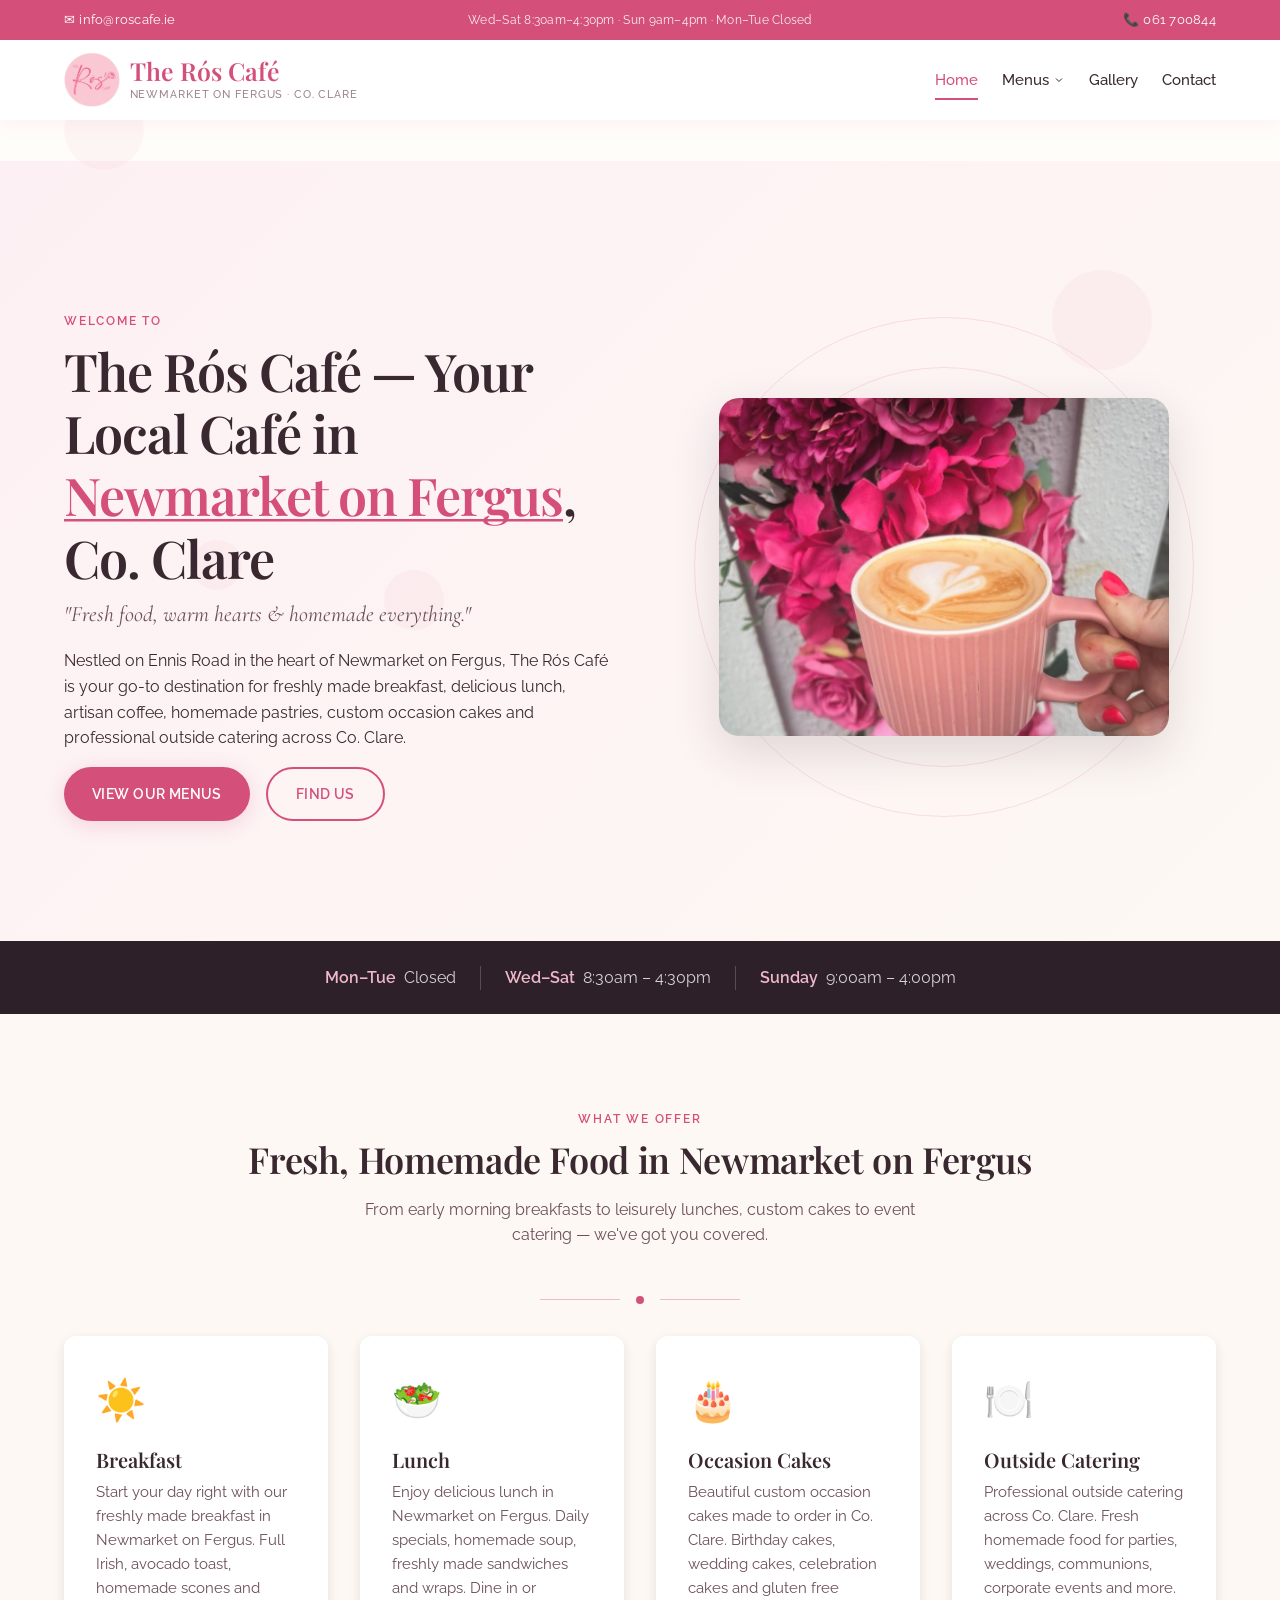
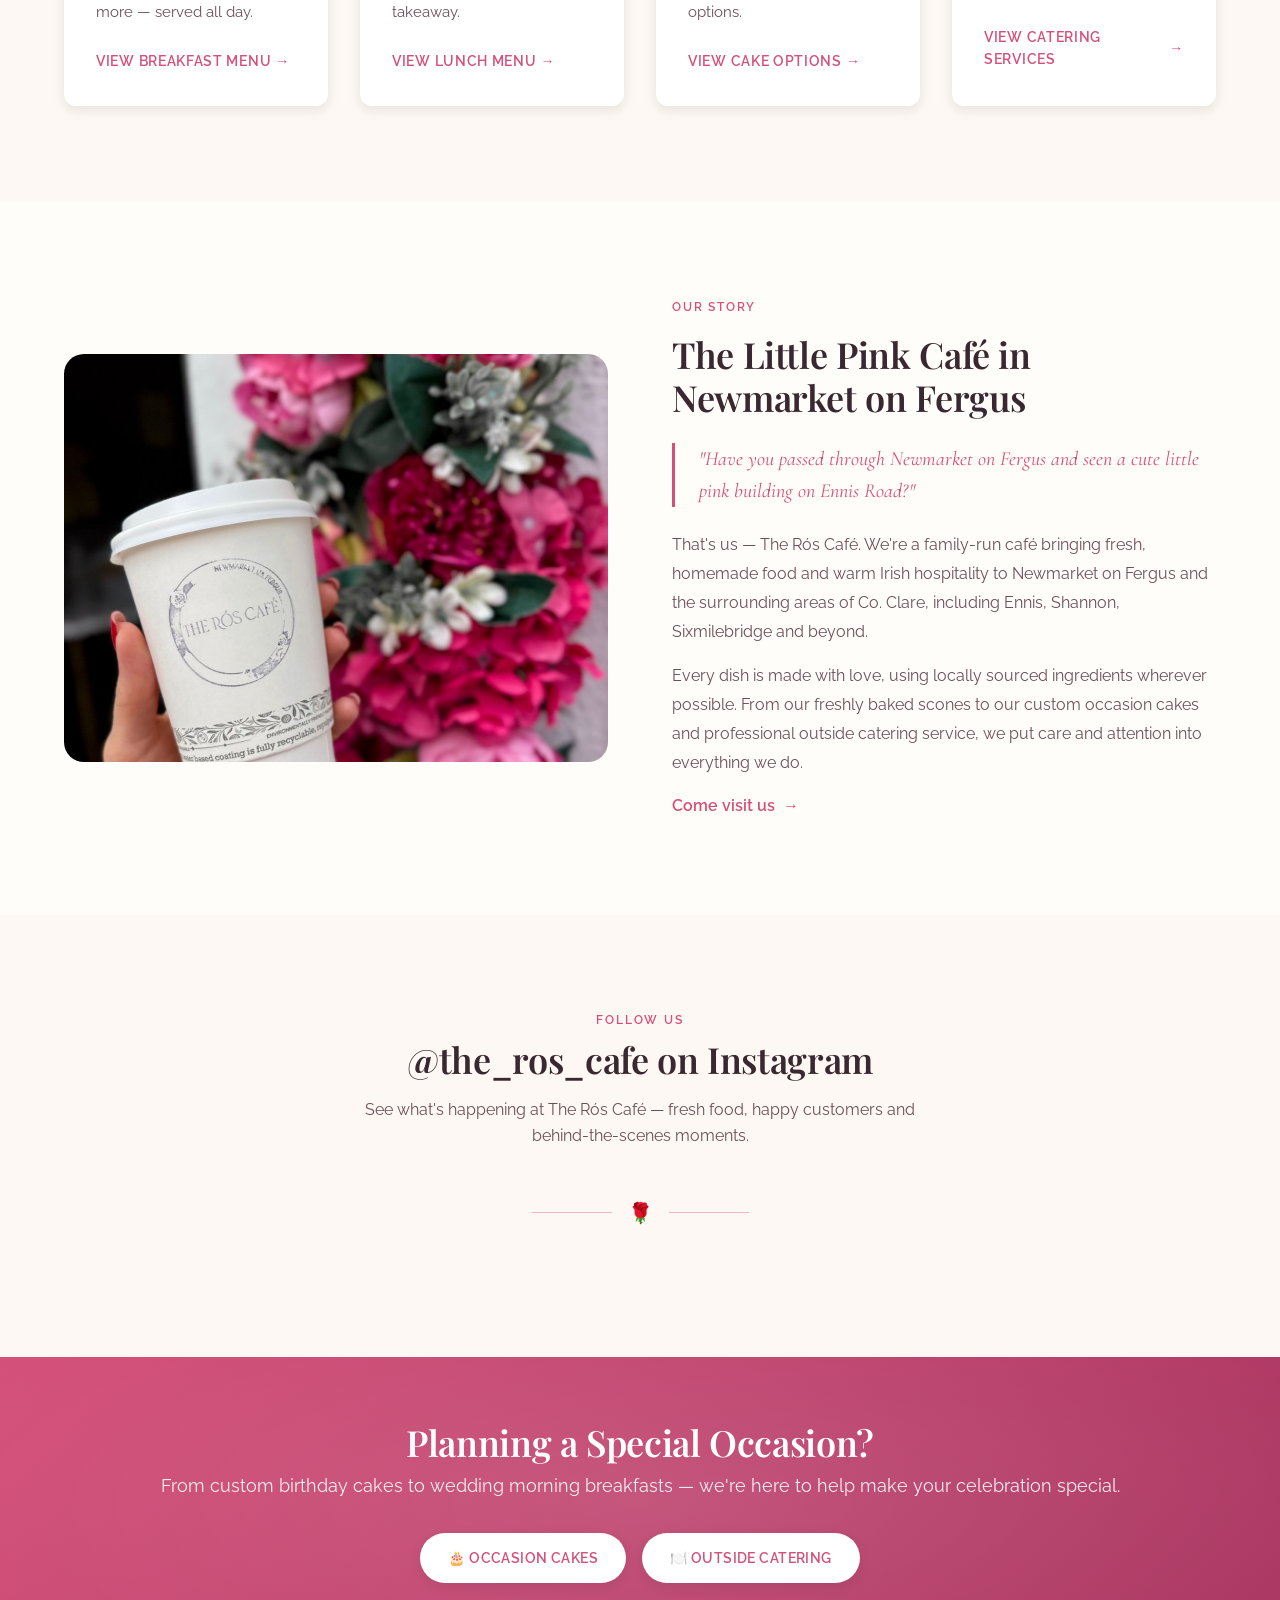
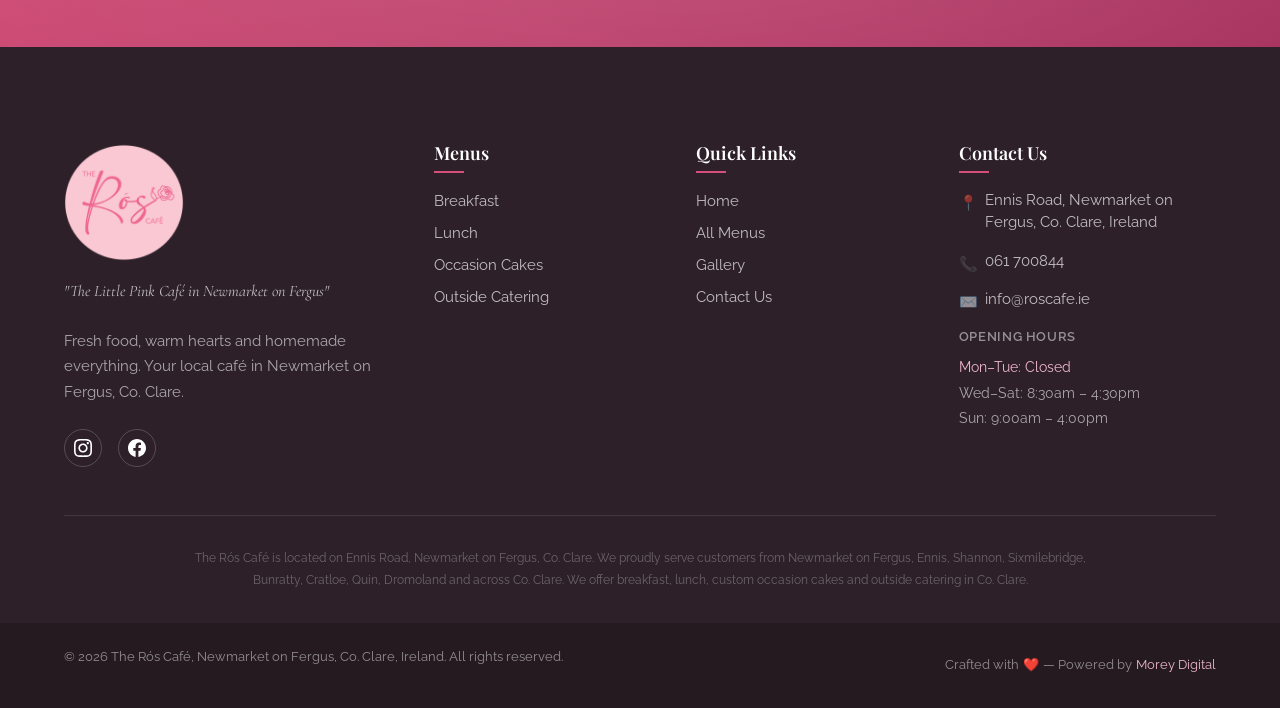
==== commit 542d3c8c: "Add 34 new photos, remove pricing, fix GA/contact details Gallery: - Add 34 new photos in their cate" ====
--- a/index.html
+++ b/index.html
@@ -25,22 +25,22 @@
   <meta name="language" content="English">
 
   <!-- Canonical -->
-  <link rel="canonical" href="https://theroscafe.com/">
+  <link rel="canonical" href="https://roscafe.ie/">
 
   <!-- Open Graph -->
   <meta property="og:type" content="website">
   <meta property="og:site_name" content="The Rós Café">
-  <meta property="og:url" content="https://theroscafe.com/">
+  <meta property="og:url" content="https://roscafe.ie/">
   <meta property="og:title" content="The Rós Café | Café in Newmarket on Fergus, Co. Clare">
   <meta property="og:description" content="The Rós Café — your local café in Newmarket on Fergus, Co. Clare. Freshly made breakfast, lunch, homemade pastries, occasion cakes and outside catering across Clare. Visit us on Ennis Road.">
-  <meta property="og:image" content="https://theroscafe.com/images/og-image.jpg">
+  <meta property="og:image" content="https://roscafe.ie/images/og-image.jpg">
   <meta property="og:locale" content="en_IE">
 
   <!-- Twitter Card -->
   <meta name="twitter:card" content="summary_large_image">
   <meta name="twitter:title" content="The Rós Café | Café in Newmarket on Fergus, Co. Clare">
   <meta name="twitter:description" content="The Rós Café — your local café in Newmarket on Fergus, Co. Clare. Freshly made breakfast, lunch, homemade pastries, occasion cakes and outside catering across Clare. Visit us on Ennis Road.">
-  <meta name="twitter:image" content="https://theroscafe.com/images/og-image.jpg">
+  <meta name="twitter:image" content="https://roscafe.ie/images/og-image.jpg">
 
   <!-- Google Fonts -->
   <link rel="preconnect" href="https://fonts.googleapis.com">
@@ -54,13 +54,13 @@
   <link rel="stylesheet" href="css/nav.css">
   <link rel="stylesheet" href="css/footer.css">
 
-  <!-- Google Analytics 4 — Replace G-XXXXXXXXXX with your real GA4 Measurement ID from analytics.google.com -->
-  <script async src="https://www.googletagmanager.com/gtag/js?id=G-XXXXXXXXXX"></script>
+  <!-- Google Analytics 4 -->
+  <script async src="https://www.googletagmanager.com/gtag/js?id=G-1W6LHX2RFD"></script>
   <script>
     window.dataLayer = window.dataLayer || [];
     function gtag(){dataLayer.push(arguments);}
     gtag('js', new Date());
-    gtag('config', 'G-XXXXXXXXXX');
+    gtag('config', 'G-1W6LHX2RFD');
   </script>
 
   <!-- Structured Data: LocalBusiness + CafeOrCoffeeShop -->
@@ -70,13 +70,13 @@
     "@type": ["CafeOrCoffeeShop", "LocalBusiness"],
     "name": "The Rós Café",
     "description": "Local café in Newmarket on Fergus, Co. Clare serving freshly made breakfast, lunch, homemade pastries, occasion cakes and outside catering.",
-    "url": "https://theroscafe.com",
+    "url": "https://roscafe.ie",
     "telephone": "+353-61-700844",
-    "email": "info@theroscafe.ie",
-    "image": "https://theroscafe.com/images/og-image.jpg",
+    "email": "info@roscafe.ie",
+    "image": "https://roscafe.ie/images/og-image.jpg",
     "priceRange": "€€",
     "servesCuisine": ["Irish", "International", "Homemade"],
-    "menu": "https://theroscafe.com/menus.html",
+    "menu": "https://roscafe.ie/menus.html",
     "address": {
       "@type": "PostalAddress",
       "streetAddress": "Ennis Road",
@@ -110,8 +110,8 @@
   <div class="top-bar">
     <div class="container">
       <div class="top-bar-left">
-        <a href="mailto:info@theroscafe.ie" class="top-bar-link" data-track="email">
-          <span>✉</span> info@theroscafe.ie
+        <a href="mailto:info@roscafe.ie" class="top-bar-link" data-track="email">
+          <span>✉</span> info@roscafe.ie
         </a>
       </div>
       <div class="top-bar-center">
@@ -208,7 +208,7 @@
       </div>
       <div class="mobile-nav-contact-item">
         <span>✉</span>
-        <a href="mailto:info@theroscafe.ie" data-track="email">info@theroscafe.ie</a>
+        <a href="mailto:info@roscafe.ie" data-track="email">info@roscafe.ie</a>
       </div>
     </div>
     <div class="mobile-nav-social">
@@ -443,7 +443,7 @@
             </div>
             <div class="footer-contact-item">
               <span class="icon">✉️</span>
-              <a href="mailto:info@theroscafe.ie" data-track="email">info@theroscafe.ie</a>
+              <a href="mailto:info@roscafe.ie" data-track="email">info@roscafe.ie</a>
             </div>
           </div>
           <div class="footer-hours">
--- a/css/components.css
+++ b/css/components.css
@@ -1379,3 +1379,20 @@
   opacity: 1;
   transform: none;
 }
+
+/* ─────────────────────────────────────────────
+   MENU CARD PREVIEW (cake & catering menu images)
+   ───────────────────────────────────────────── */
+.menu-preview {
+  text-align: center;
+}
+.menu-preview img {
+  width: 100%;
+  max-width: 460px;
+  border-radius: var(--radius-lg);
+  box-shadow: var(--shadow-md);
+  transition: transform var(--duration-normal) var(--ease-smooth);
+}
+.menu-preview a:hover img {
+  transform: scale(1.02);
+}
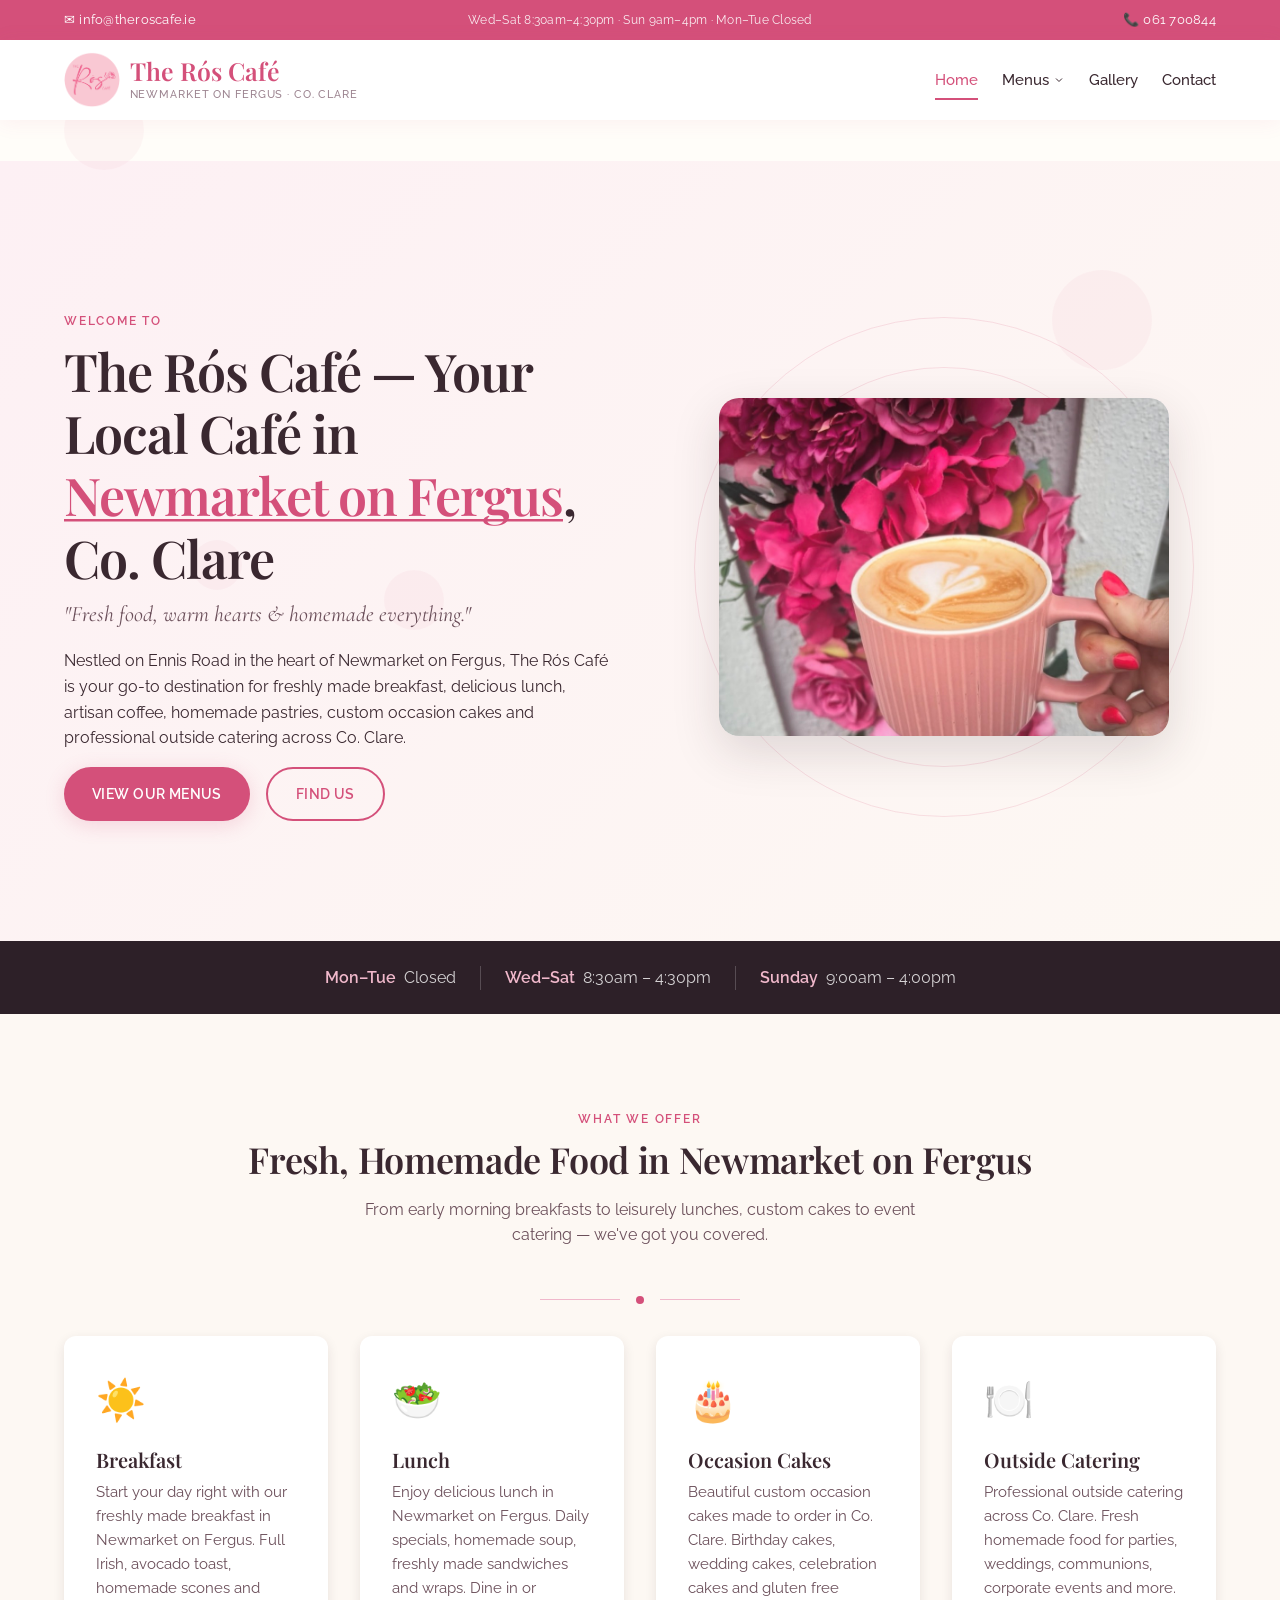
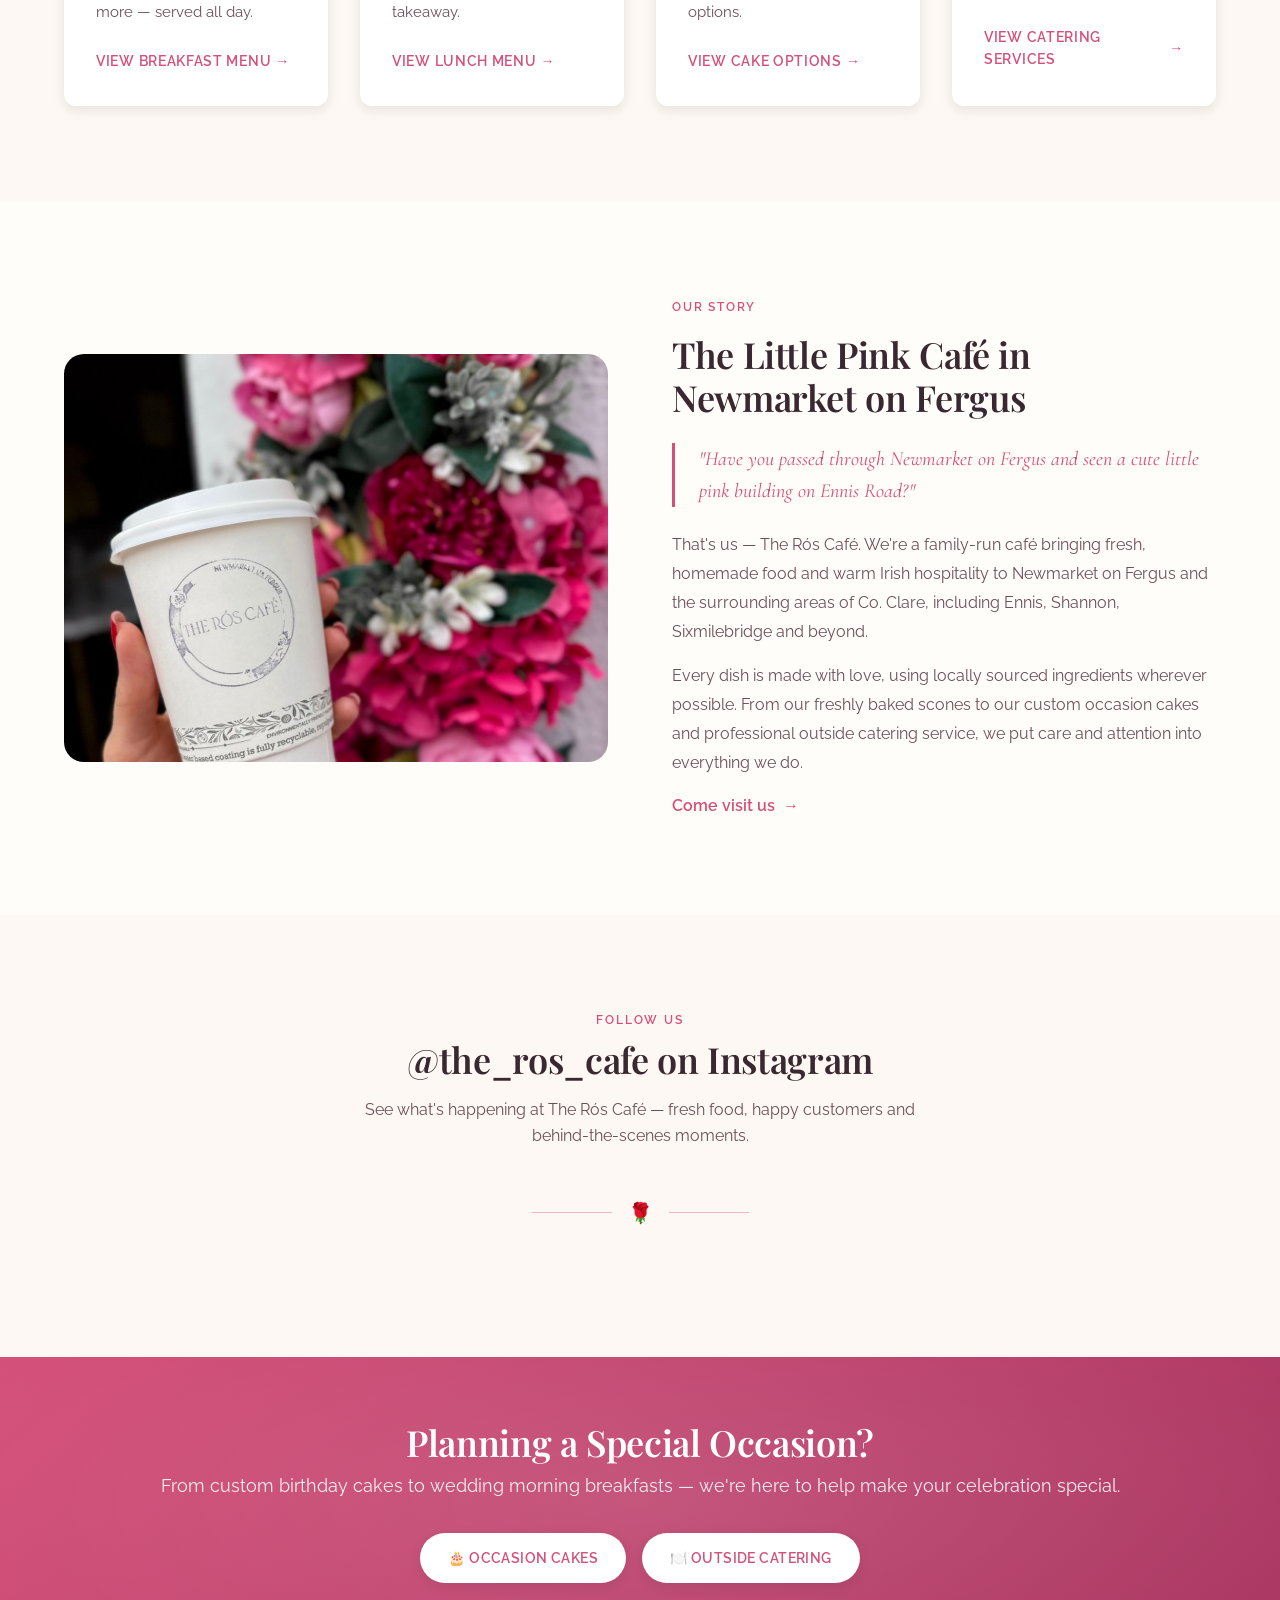
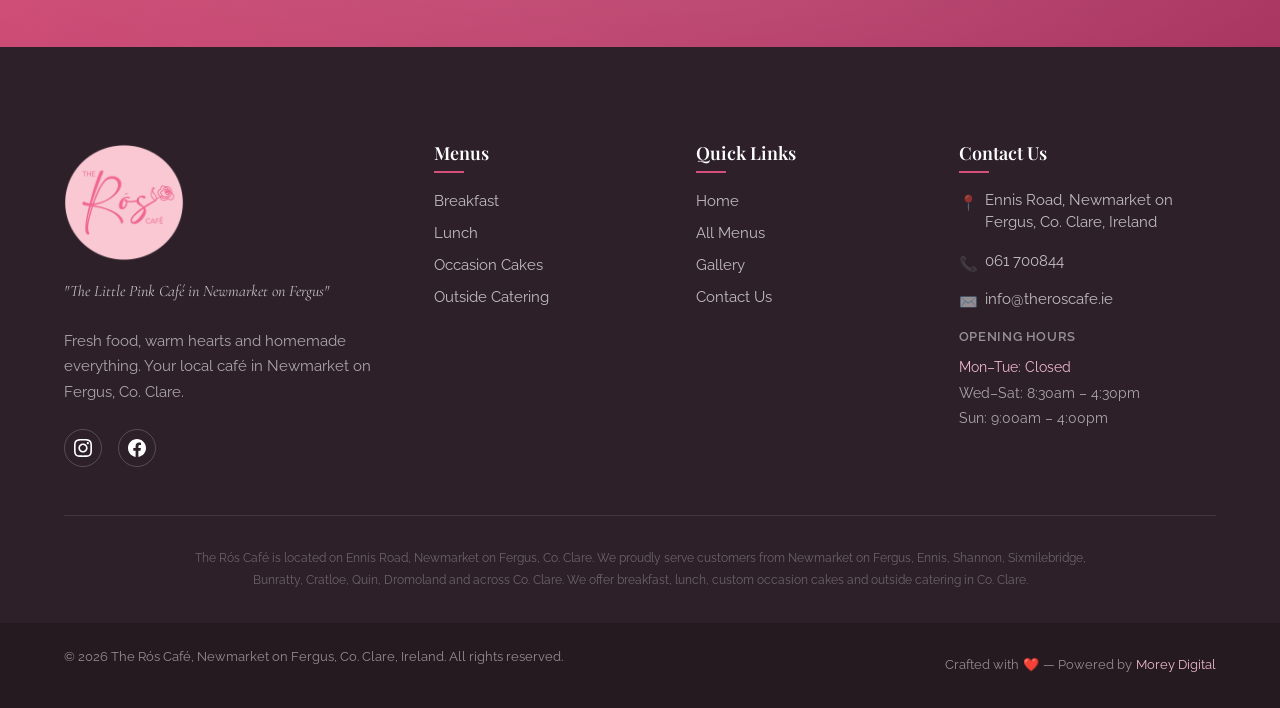
==== commit 9a52315c: "Revert contact email and domain to theroscafe.ie Use info@theroscafe.ie site-wide and theroscafe.ie " ====
--- a/index.html
+++ b/index.html
@@ -25,22 +25,22 @@
   <meta name="language" content="English">
 
   <!-- Canonical -->
-  <link rel="canonical" href="https://roscafe.ie/">
+  <link rel="canonical" href="https://theroscafe.ie/">
 
   <!-- Open Graph -->
   <meta property="og:type" content="website">
   <meta property="og:site_name" content="The Rós Café">
-  <meta property="og:url" content="https://roscafe.ie/">
+  <meta property="og:url" content="https://theroscafe.ie/">
   <meta property="og:title" content="The Rós Café | Café in Newmarket on Fergus, Co. Clare">
   <meta property="og:description" content="The Rós Café — your local café in Newmarket on Fergus, Co. Clare. Freshly made breakfast, lunch, homemade pastries, occasion cakes and outside catering across Clare. Visit us on Ennis Road.">
-  <meta property="og:image" content="https://roscafe.ie/images/og-image.jpg">
+  <meta property="og:image" content="https://theroscafe.ie/images/og-image.jpg">
   <meta property="og:locale" content="en_IE">
 
   <!-- Twitter Card -->
   <meta name="twitter:card" content="summary_large_image">
   <meta name="twitter:title" content="The Rós Café | Café in Newmarket on Fergus, Co. Clare">
   <meta name="twitter:description" content="The Rós Café — your local café in Newmarket on Fergus, Co. Clare. Freshly made breakfast, lunch, homemade pastries, occasion cakes and outside catering across Clare. Visit us on Ennis Road.">
-  <meta name="twitter:image" content="https://roscafe.ie/images/og-image.jpg">
+  <meta name="twitter:image" content="https://theroscafe.ie/images/og-image.jpg">
 
   <!-- Google Fonts -->
   <link rel="preconnect" href="https://fonts.googleapis.com">
@@ -70,13 +70,13 @@
     "@type": ["CafeOrCoffeeShop", "LocalBusiness"],
     "name": "The Rós Café",
     "description": "Local café in Newmarket on Fergus, Co. Clare serving freshly made breakfast, lunch, homemade pastries, occasion cakes and outside catering.",
-    "url": "https://roscafe.ie",
+    "url": "https://theroscafe.ie",
     "telephone": "+353-61-700844",
-    "email": "info@roscafe.ie",
-    "image": "https://roscafe.ie/images/og-image.jpg",
+    "email": "info@theroscafe.ie",
+    "image": "https://theroscafe.ie/images/og-image.jpg",
     "priceRange": "€€",
     "servesCuisine": ["Irish", "International", "Homemade"],
-    "menu": "https://roscafe.ie/menus.html",
+    "menu": "https://theroscafe.ie/menus.html",
     "address": {
       "@type": "PostalAddress",
       "streetAddress": "Ennis Road",
@@ -110,8 +110,8 @@
   <div class="top-bar">
     <div class="container">
       <div class="top-bar-left">
-        <a href="mailto:info@roscafe.ie" class="top-bar-link" data-track="email">
-          <span>✉</span> info@roscafe.ie
+        <a href="mailto:info@theroscafe.ie" class="top-bar-link" data-track="email">
+          <span>✉</span> info@theroscafe.ie
         </a>
       </div>
       <div class="top-bar-center">
@@ -208,7 +208,7 @@
       </div>
       <div class="mobile-nav-contact-item">
         <span>✉</span>
-        <a href="mailto:info@roscafe.ie" data-track="email">info@roscafe.ie</a>
+        <a href="mailto:info@theroscafe.ie" data-track="email">info@theroscafe.ie</a>
       </div>
     </div>
     <div class="mobile-nav-social">
@@ -443,7 +443,7 @@
             </div>
             <div class="footer-contact-item">
               <span class="icon">✉️</span>
-              <a href="mailto:info@roscafe.ie" data-track="email">info@roscafe.ie</a>
+              <a href="mailto:info@theroscafe.ie" data-track="email">info@theroscafe.ie</a>
             </div>
           </div>
           <div class="footer-hours">
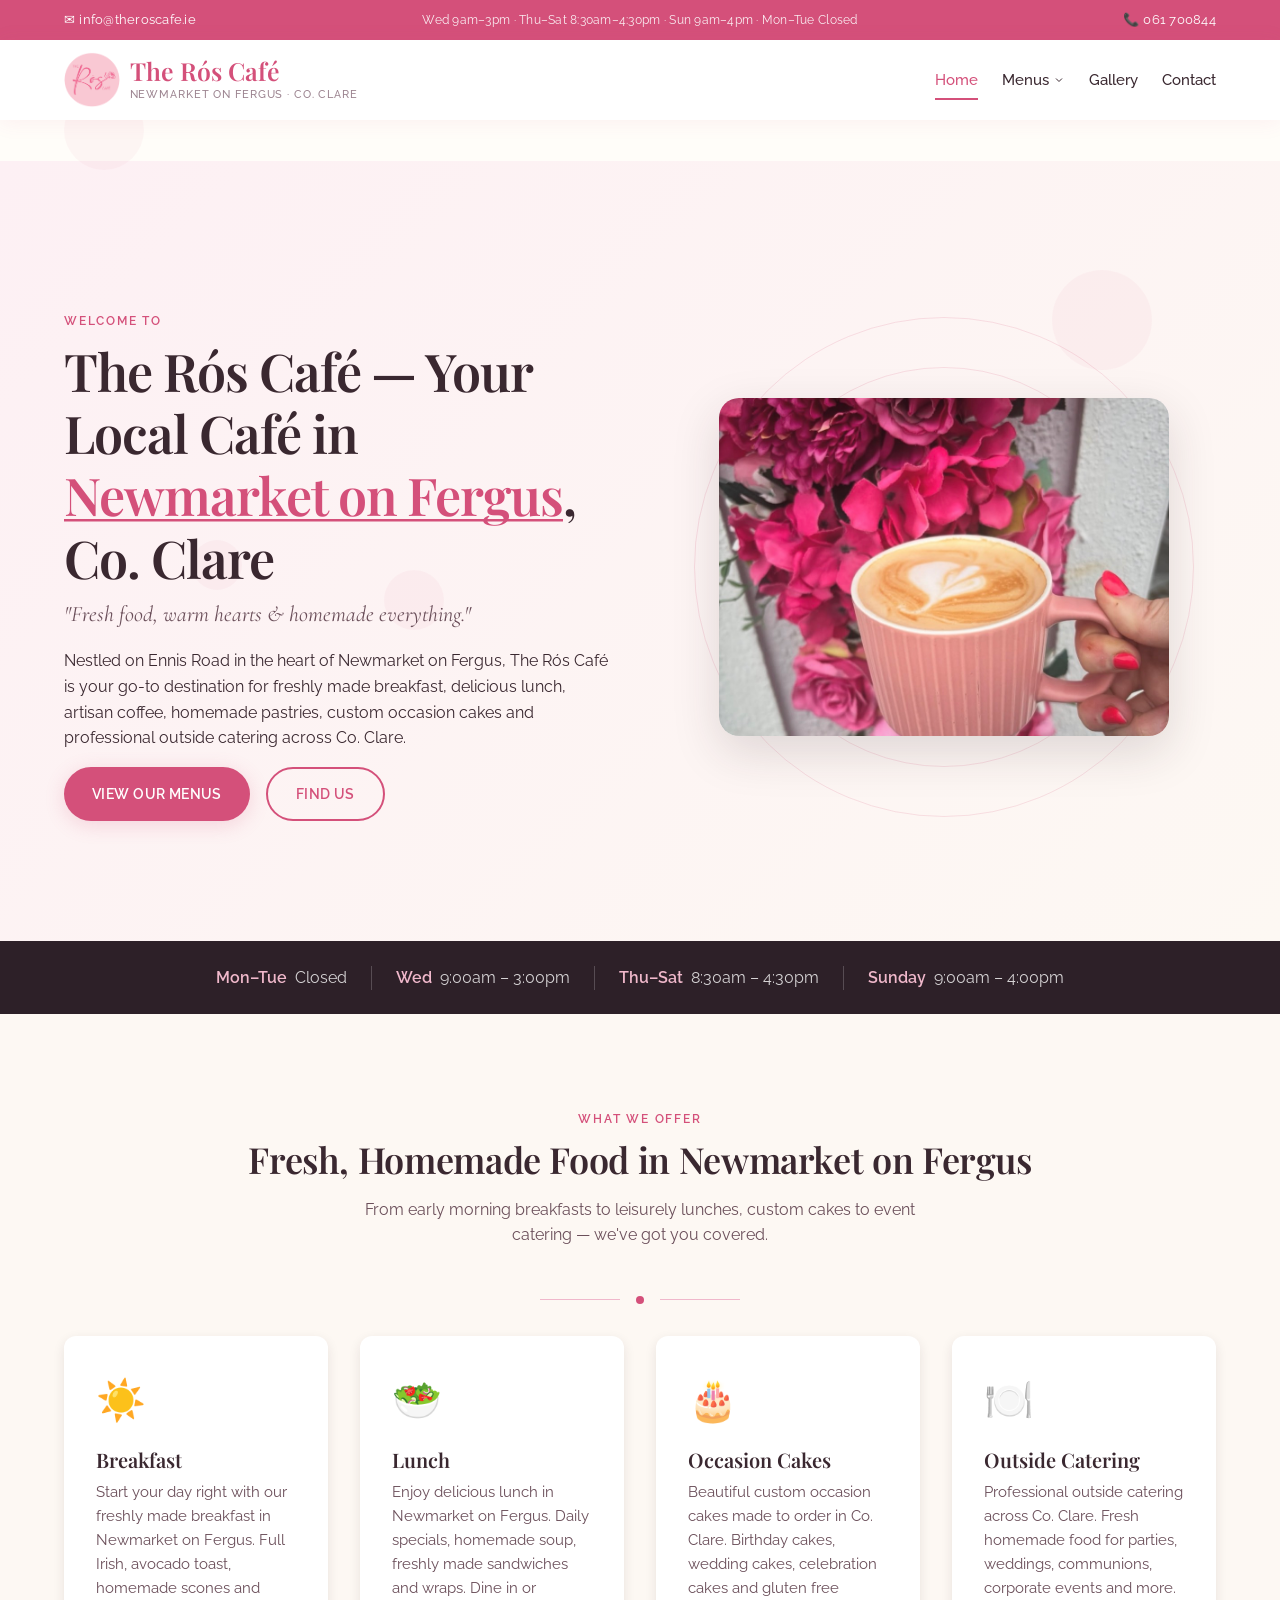
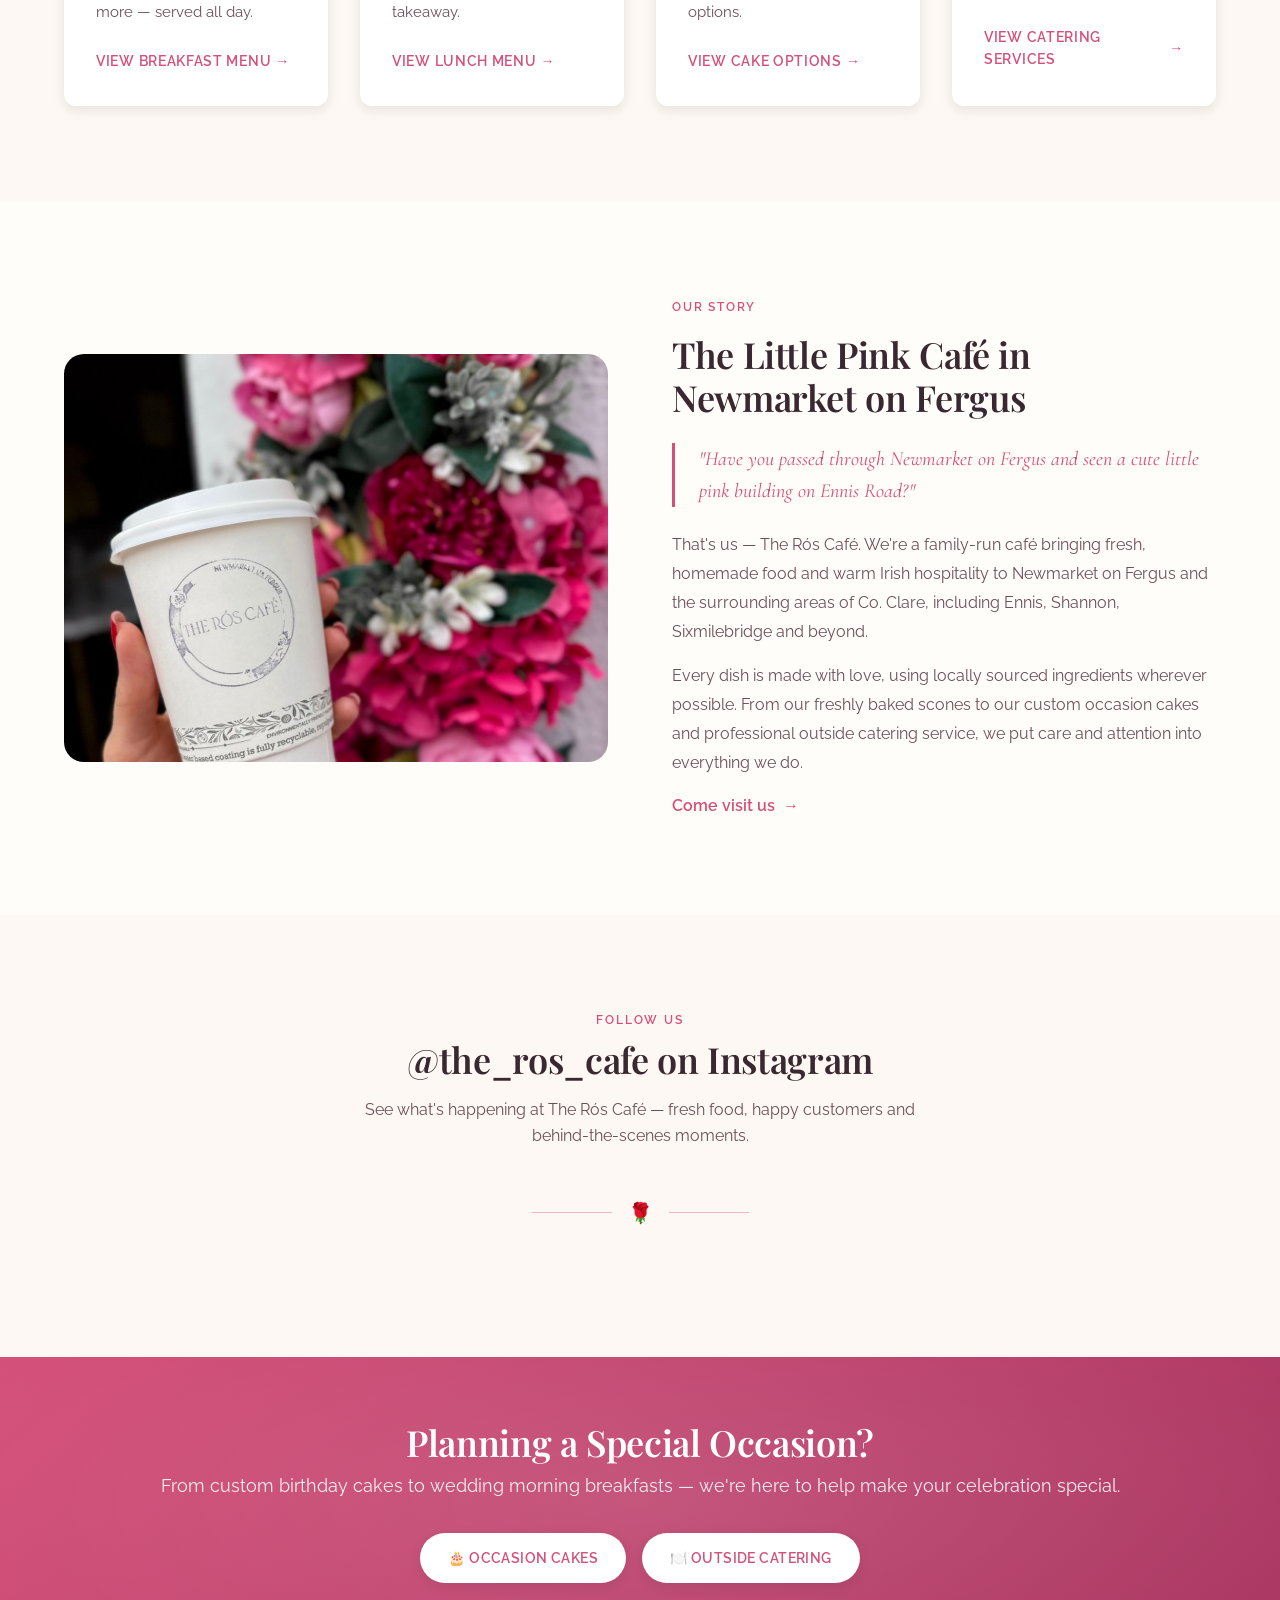
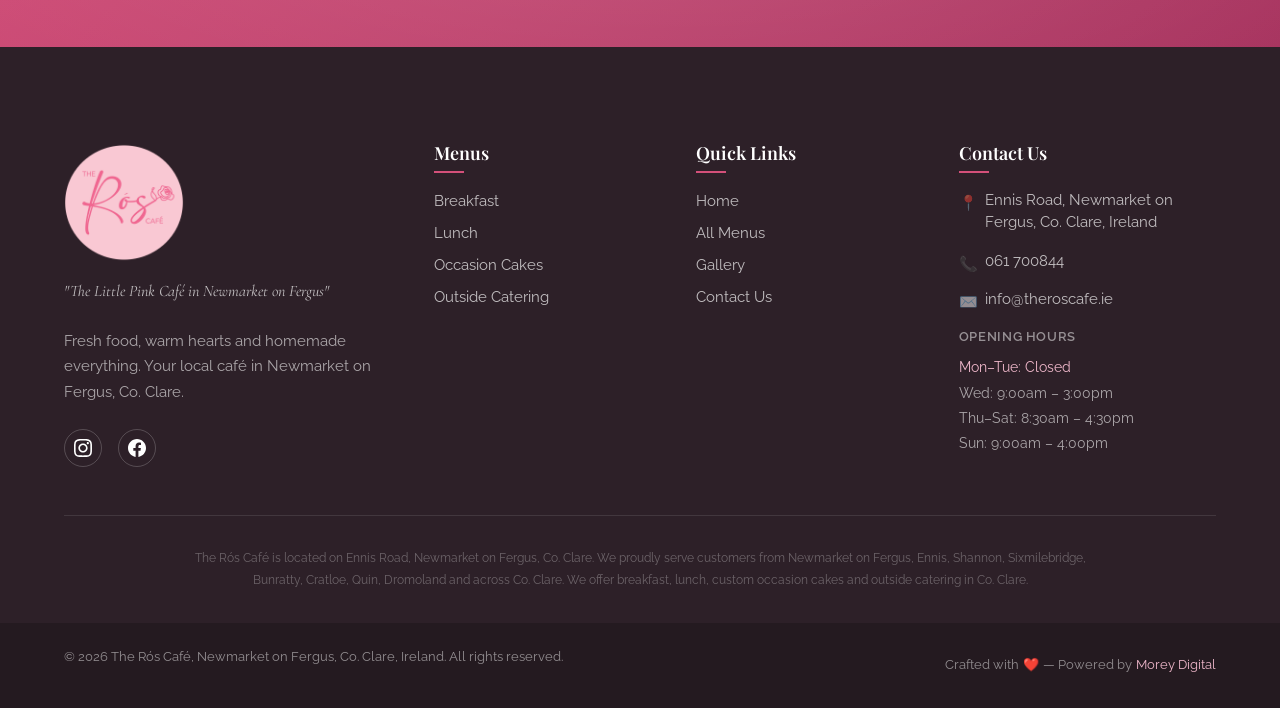
==== commit 973161d3: "Set Wednesday hours to 9am-3pm Split Wednesday out from the Thu-Sat block across the top bar, footer" ====
--- a/index.html
+++ b/index.html
@@ -90,7 +90,8 @@
       "longitude": -8.9125
     },
     "openingHoursSpecification": [
-      { "@type": "OpeningHoursSpecification", "dayOfWeek": ["Wednesday","Thursday","Friday","Saturday"], "opens": "08:30", "closes": "16:30" },
+      { "@type": "OpeningHoursSpecification", "dayOfWeek": "Wednesday", "opens": "09:00", "closes": "15:00" },
+      { "@type": "OpeningHoursSpecification", "dayOfWeek": ["Thursday","Friday","Saturday"], "opens": "08:30", "closes": "16:30" },
       { "@type": "OpeningHoursSpecification", "dayOfWeek": "Sunday", "opens": "09:00", "closes": "16:00" }
     ],
     "sameAs": [
@@ -115,7 +116,7 @@
         </a>
       </div>
       <div class="top-bar-center">
-        <span class="top-bar-hours">Wed–Sat 8:30am–4:30pm · Sun 9am–4pm · Mon–Tue Closed</span>
+        <span class="top-bar-hours">Wed 9am–3pm · Thu–Sat 8:30am–4:30pm · Sun 9am–4pm · Mon–Tue Closed</span>
       </div>
       <div class="top-bar-right">
         <a href="tel:+35361700844" class="top-bar-link" data-track="phone">
@@ -262,7 +263,12 @@
         </div>
         <div class="hours-strip-divider"></div>
         <div class="hours-strip-item">
-          <span class="hours-strip-day">Wed–Sat</span>
+          <span class="hours-strip-day">Wed</span>
+          <span class="hours-strip-time">9:00am – 3:00pm</span>
+        </div>
+        <div class="hours-strip-divider"></div>
+        <div class="hours-strip-item">
+          <span class="hours-strip-day">Thu–Sat</span>
           <span class="hours-strip-time">8:30am – 4:30pm</span>
         </div>
         <div class="hours-strip-divider"></div>
@@ -450,7 +456,8 @@
             <p class="footer-hours-title">Opening Hours</p>
             <div class="footer-hours-list">
               <span class="footer-hours-closed">Mon–Tue: Closed</span><br>
-              Wed–Sat: 8:30am – 4:30pm<br>
+              Wed: 9:00am – 3:00pm<br>
+              Thu–Sat: 8:30am – 4:30pm<br>
               Sun: 9:00am – 4:00pm
             </div>
           </div>
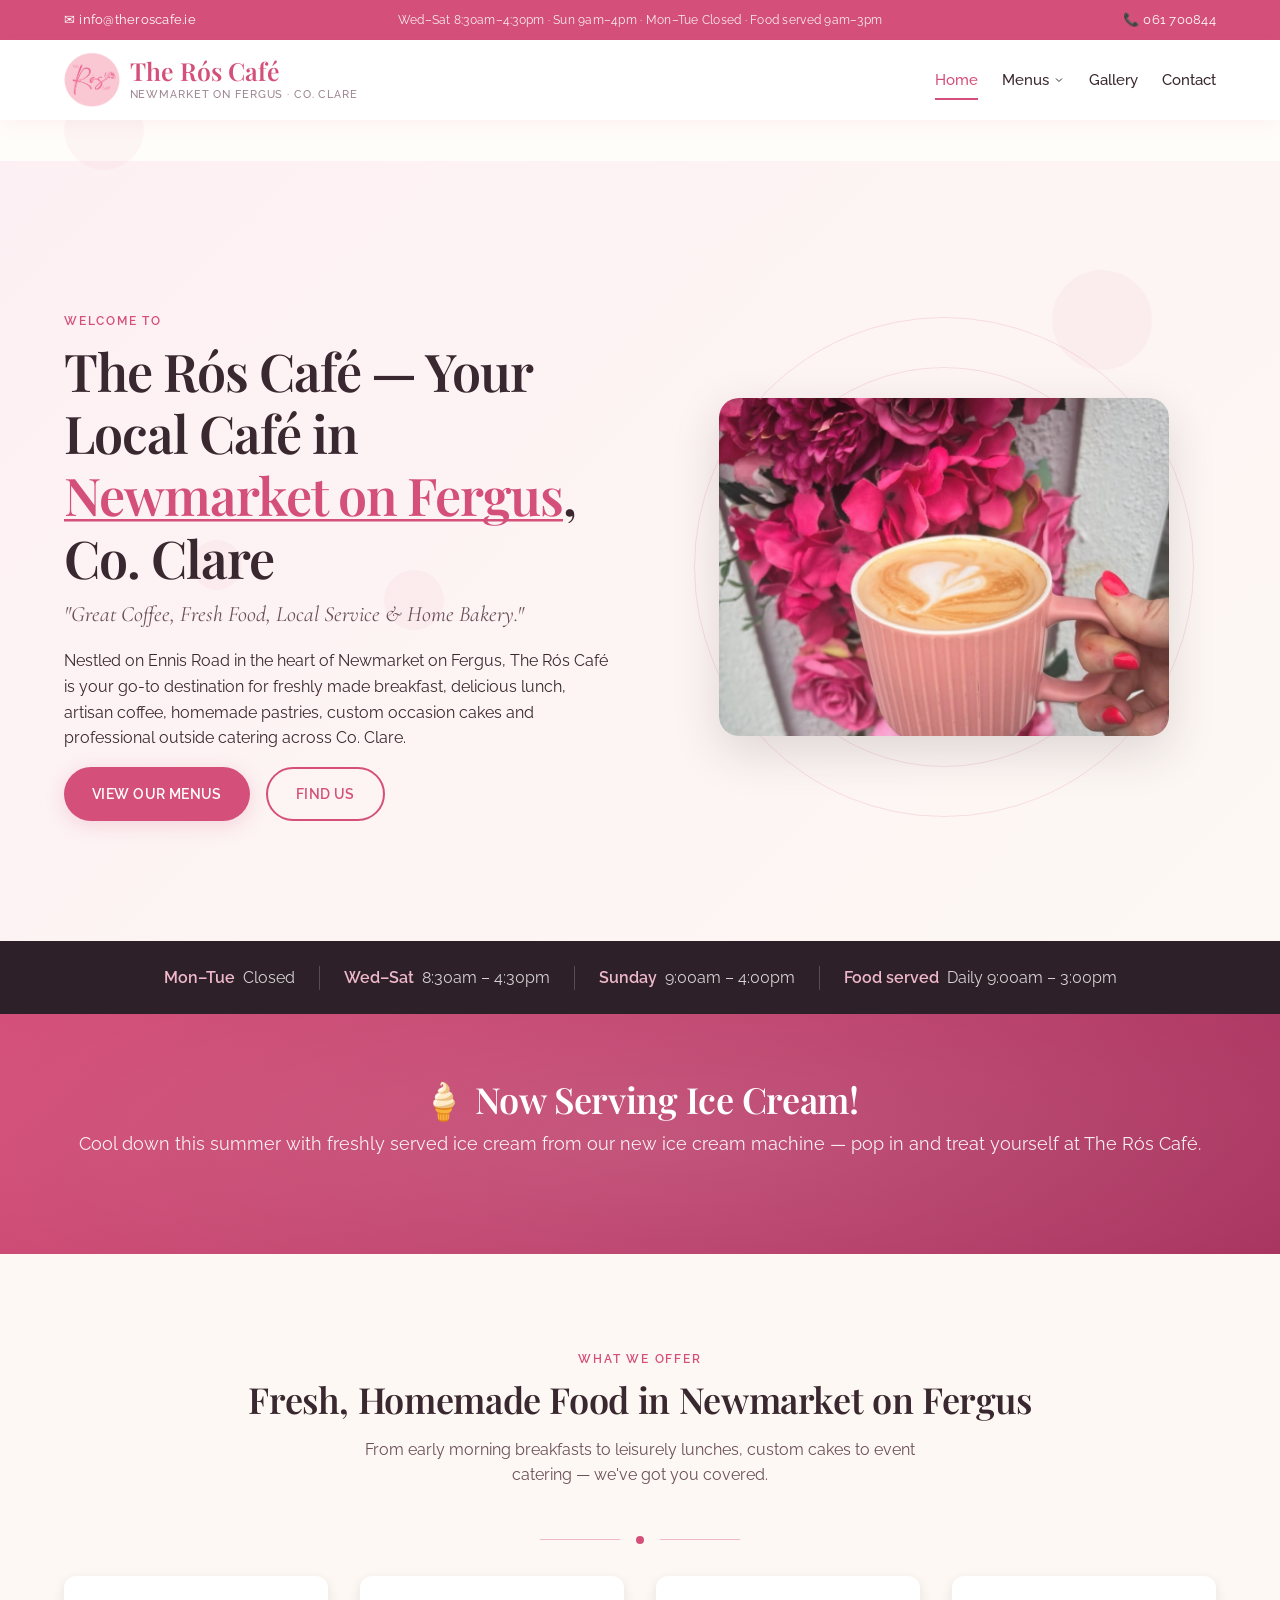
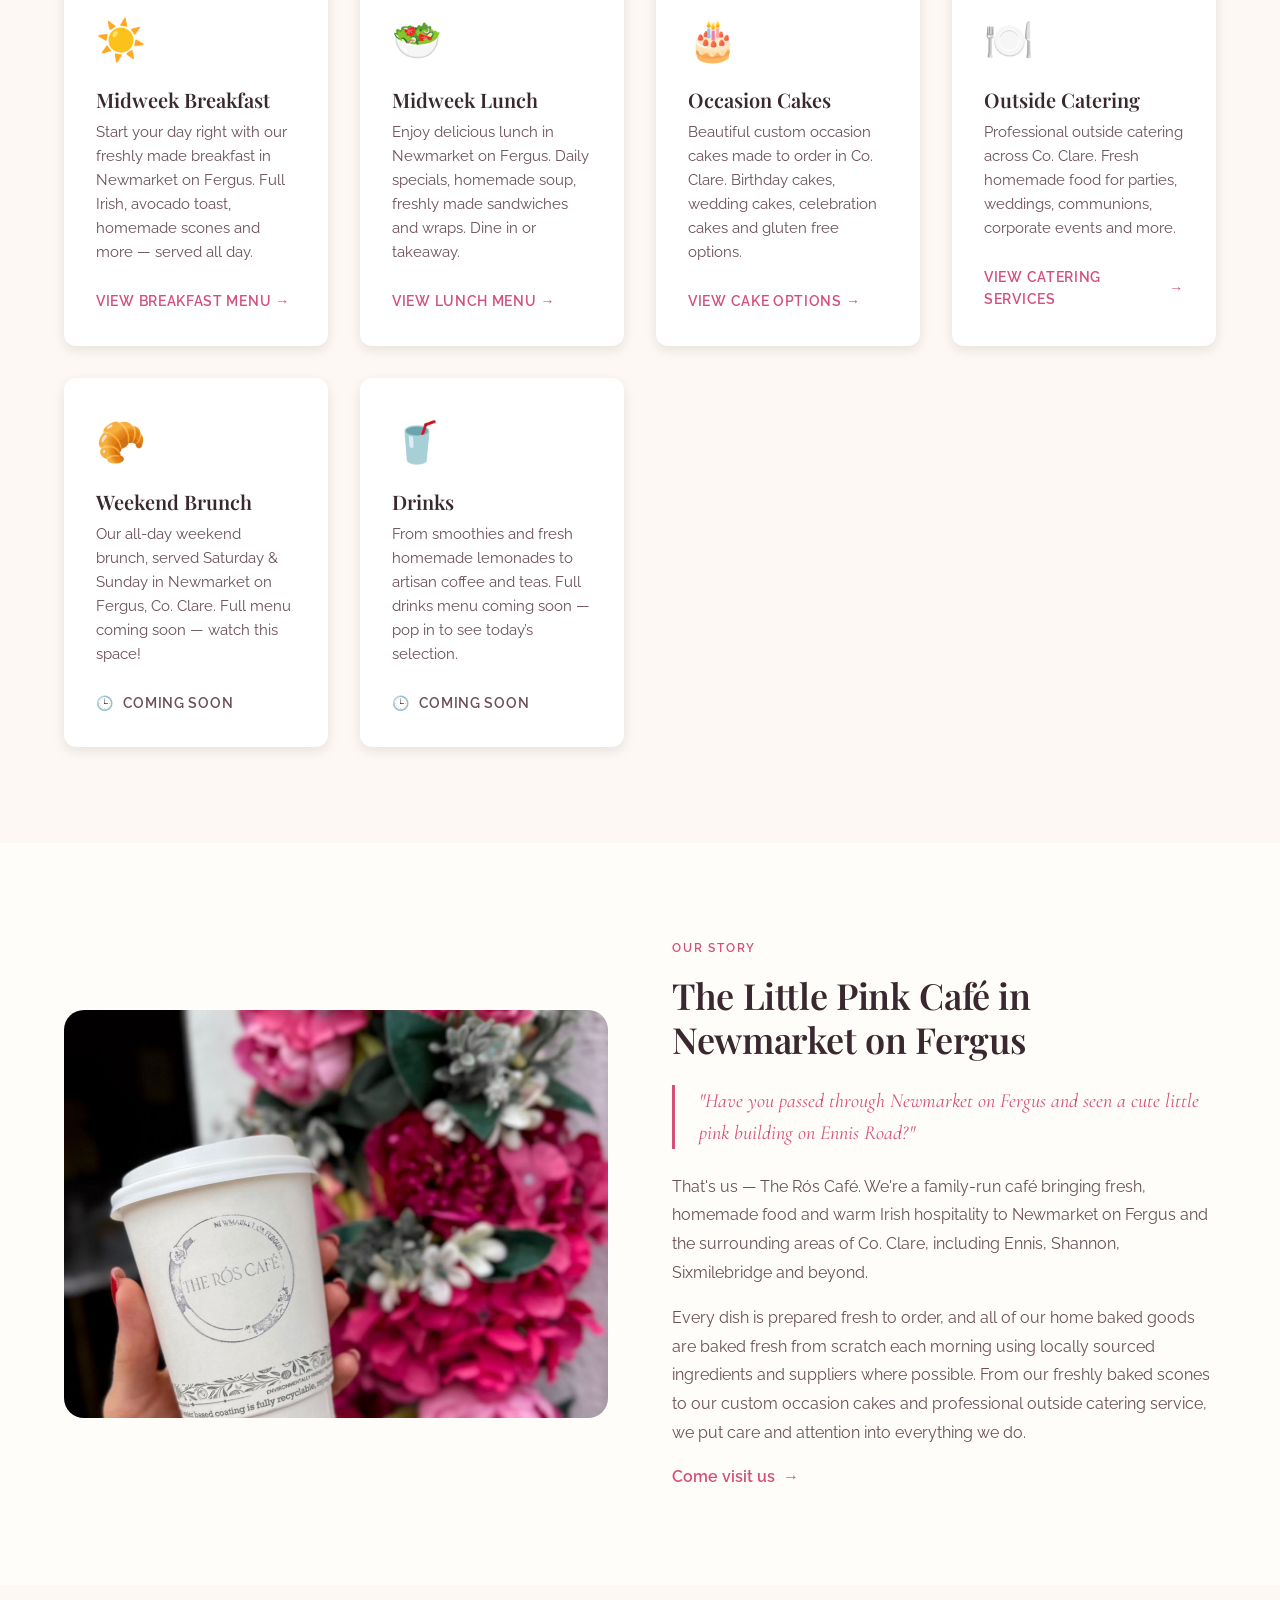
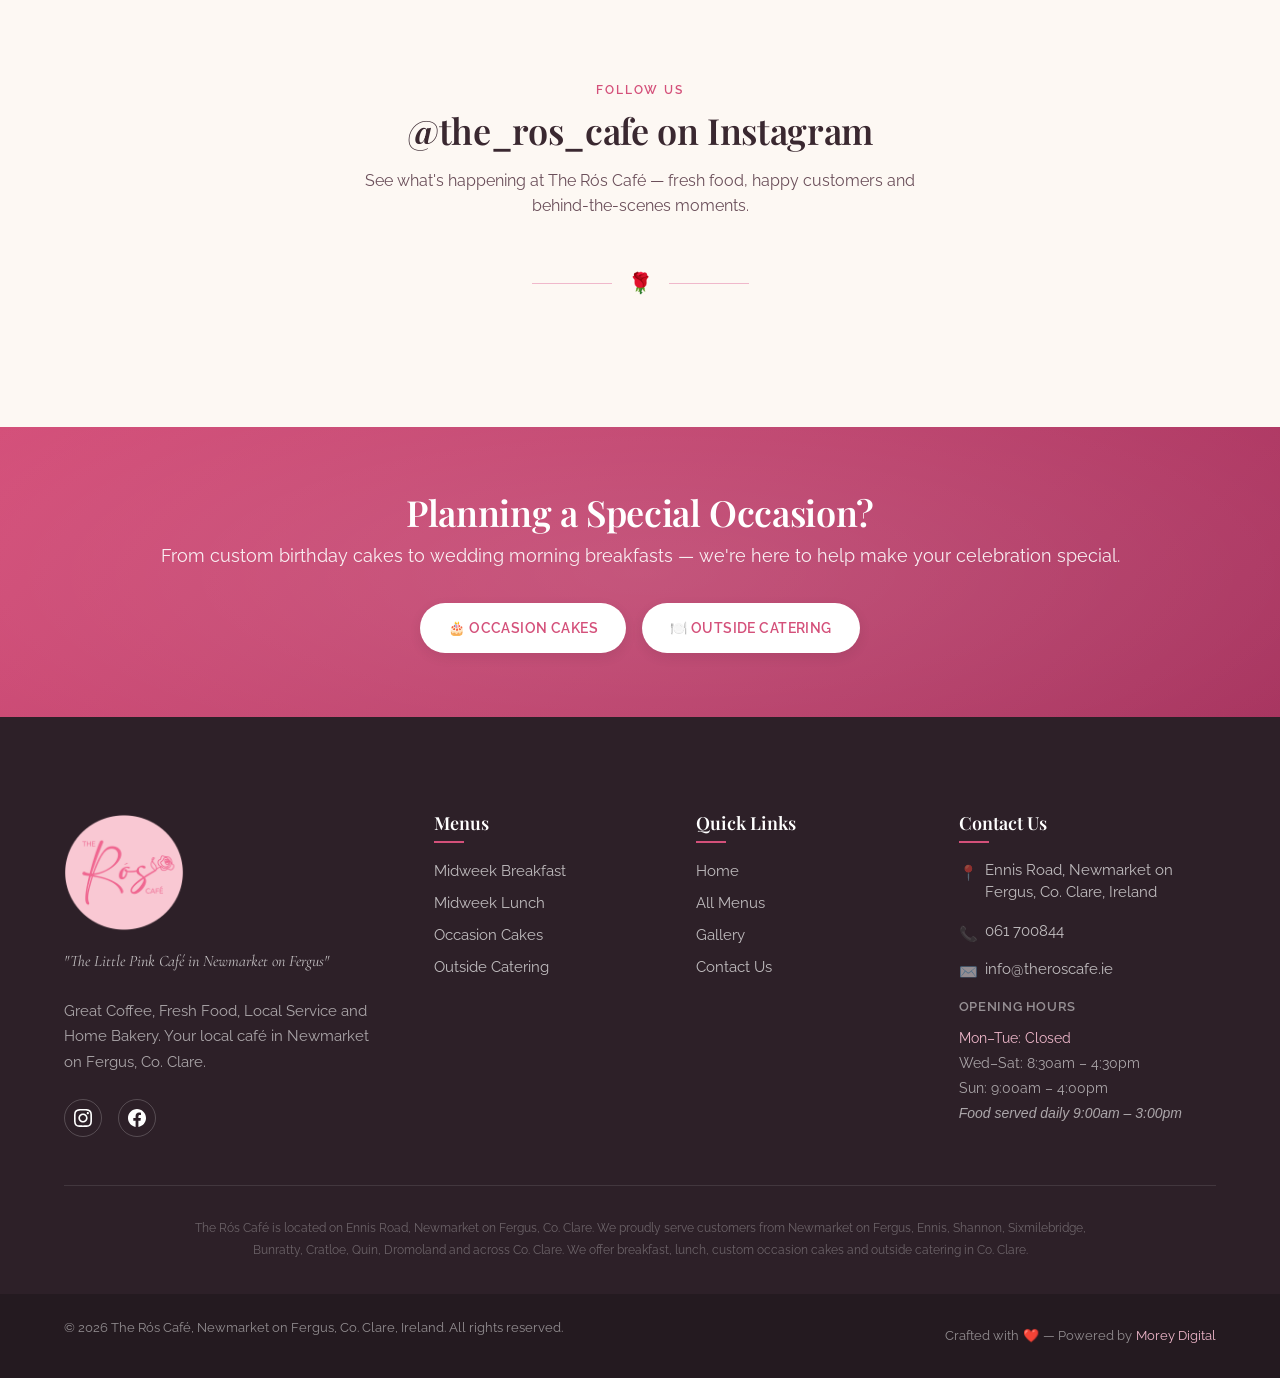
==== commit 5b5c1708: "Update tagline, hours, menus and add seasonal sections - Replace tagline with "Great Coffee, Fresh F" ====
--- a/index.html
+++ b/index.html
@@ -90,8 +90,7 @@
       "longitude": -8.9125
     },
     "openingHoursSpecification": [
-      { "@type": "OpeningHoursSpecification", "dayOfWeek": "Wednesday", "opens": "09:00", "closes": "15:00" },
-      { "@type": "OpeningHoursSpecification", "dayOfWeek": ["Thursday","Friday","Saturday"], "opens": "08:30", "closes": "16:30" },
+      { "@type": "OpeningHoursSpecification", "dayOfWeek": ["Wednesday","Thursday","Friday","Saturday"], "opens": "08:30", "closes": "16:30" },
       { "@type": "OpeningHoursSpecification", "dayOfWeek": "Sunday", "opens": "09:00", "closes": "16:00" }
     ],
     "sameAs": [
@@ -116,7 +115,7 @@
         </a>
       </div>
       <div class="top-bar-center">
-        <span class="top-bar-hours">Wed 9am–3pm · Thu–Sat 8:30am–4:30pm · Sun 9am–4pm · Mon–Tue Closed</span>
+        <span class="top-bar-hours">Wed–Sat 8:30am–4:30pm · Sun 9am–4pm · Mon–Tue Closed · Food served 9am–3pm</span>
       </div>
       <div class="top-bar-right">
         <a href="tel:+35361700844" class="top-bar-link" data-track="phone">
@@ -150,8 +149,8 @@
               </svg>
             </a>
             <div class="dropdown-menu">
-              <a href="breakfast.html" class="dropdown-item" data-nav="breakfast">Breakfast</a>
-              <a href="lunch.html" class="dropdown-item" data-nav="lunch">Lunch</a>
+              <a href="breakfast.html" class="dropdown-item" data-nav="breakfast">Midweek Breakfast</a>
+              <a href="lunch.html" class="dropdown-item" data-nav="lunch">Midweek Lunch</a>
               <a href="cakes.html" class="dropdown-item" data-nav="cakes">Occasion Cakes</a>
               <a href="catering.html" class="dropdown-item" data-nav="catering">Outside Catering</a>
             </div>
@@ -189,8 +188,8 @@
           </svg>
         </a>
         <div class="mobile-dropdown-menu">
-          <a href="breakfast.html" class="mobile-dropdown-item" data-nav="breakfast">Breakfast</a>
-          <a href="lunch.html" class="mobile-dropdown-item" data-nav="lunch">Lunch</a>
+          <a href="breakfast.html" class="mobile-dropdown-item" data-nav="breakfast">Midweek Breakfast</a>
+          <a href="lunch.html" class="mobile-dropdown-item" data-nav="lunch">Midweek Lunch</a>
           <a href="cakes.html" class="mobile-dropdown-item" data-nav="cakes">Occasion Cakes</a>
           <a href="catering.html" class="mobile-dropdown-item" data-nav="catering">Outside Catering</a>
         </div>
@@ -234,7 +233,7 @@
         <div class="hero-content">
           <span class="eyebrow anim-load">Welcome to</span>
           <h1 class="anim-load">The Rós Café — Your Local Café in <span class="pink-word">Newmarket on Fergus</span>, Co. Clare</h1>
-          <p class="subheading anim-load">"Fresh food, warm hearts & homemade everything."</p>
+          <p class="subheading anim-load">"Great Coffee, Fresh Food, Local Service & Home Bakery."</p>
           <p class="anim-load">Nestled on Ennis Road in the heart of Newmarket on Fergus, The Rós Café is your go-to destination for freshly made breakfast, delicious lunch, artisan coffee, homemade pastries, custom occasion cakes and professional outside catering across Co. Clare.</p>
           <div class="btn-group anim-load">
             <a href="menus.html" class="btn btn-pink">View Our Menus</a>
@@ -263,12 +262,7 @@
         </div>
         <div class="hours-strip-divider"></div>
         <div class="hours-strip-item">
-          <span class="hours-strip-day">Wed</span>
-          <span class="hours-strip-time">9:00am – 3:00pm</span>
-        </div>
-        <div class="hours-strip-divider"></div>
-        <div class="hours-strip-item">
-          <span class="hours-strip-day">Thu–Sat</span>
+          <span class="hours-strip-day">Wed–Sat</span>
           <span class="hours-strip-time">8:30am – 4:30pm</span>
         </div>
         <div class="hours-strip-divider"></div>
@@ -276,6 +270,19 @@
           <span class="hours-strip-day">Sunday</span>
           <span class="hours-strip-time">9:00am – 4:00pm</span>
         </div>
+        <div class="hours-strip-divider"></div>
+        <div class="hours-strip-item">
+          <span class="hours-strip-day">Food served</span>
+          <span class="hours-strip-time">Daily 9:00am – 3:00pm</span>
+        </div>
+      </div>
+    </section>
+
+    <!-- Seasonal Ice Cream Banner -->
+    <section class="cta-banner scroll-reveal">
+      <div class="container">
+        <h2>🍦 Now Serving Ice Cream!</h2>
+        <p>Cool down this summer with freshly served ice cream from our new ice cream machine — pop in and treat yourself at The Rós Café.</p>
       </div>
     </section>
 
@@ -297,7 +304,7 @@
         <div class="service-cards scroll-reveal stagger-children">
           <article class="card">
             <div class="card-icon">☀️</div>
-            <h3 class="card-title">Breakfast</h3>
+            <h3 class="card-title">Midweek Breakfast</h3>
             <p class="card-text">Start your day right with our freshly made breakfast in Newmarket on Fergus. Full Irish, avocado toast, homemade scones and more — served all day.</p>
             <a href="breakfast.html" class="card-link">
               View Breakfast Menu <span class="arrow">→</span>
@@ -306,7 +313,7 @@
 
           <article class="card">
             <div class="card-icon">🥗</div>
-            <h3 class="card-title">Lunch</h3>
+            <h3 class="card-title">Midweek Lunch</h3>
             <p class="card-text">Enjoy delicious lunch in Newmarket on Fergus. Daily specials, homemade soup, freshly made sandwiches and wraps. Dine in or takeaway.</p>
             <a href="lunch.html" class="card-link">
               View Lunch Menu <span class="arrow">→</span>
@@ -329,6 +336,20 @@
             <a href="catering.html" class="card-link">
               View Catering Services <span class="arrow">→</span>
             </a>
+          </article>
+
+          <article class="card">
+            <div class="card-icon">🥐</div>
+            <h3 class="card-title">Weekend Brunch</h3>
+            <p class="card-text">Our all-day weekend brunch, served Saturday &amp; Sunday in Newmarket on Fergus, Co. Clare. Full menu coming soon — watch this space!</p>
+            <span class="card-link card-link-soon">Coming soon</span>
+          </article>
+
+          <article class="card">
+            <div class="card-icon">🥤</div>
+            <h3 class="card-title">Drinks</h3>
+            <p class="card-text">From smoothies and fresh homemade lemonades to artisan coffee and teas. Full drinks menu coming soon — pop in to see today’s selection.</p>
+            <span class="card-link card-link-soon">Coming soon</span>
           </article>
         </div>
       </div>
@@ -348,7 +369,7 @@
               "Have you passed through Newmarket on Fergus and seen a cute little pink building on Ennis Road?"
             </blockquote>
             <p>That's us — The Rós Café. We're a family-run café bringing fresh, homemade food and warm Irish hospitality to Newmarket on Fergus and the surrounding areas of Co. Clare, including Ennis, Shannon, Sixmilebridge and beyond.</p>
-            <p>Every dish is made with love, using locally sourced ingredients wherever possible. From our freshly baked scones to our custom occasion cakes and professional outside catering service, we put care and attention into everything we do.</p>
+            <p>Every dish is prepared fresh to order, and all of our home baked goods are baked fresh from scratch each morning using locally sourced ingredients and suppliers where possible. From our freshly baked scones to our custom occasion cakes and professional outside catering service, we put care and attention into everything we do.</p>
             <a href="contact.html" class="arrow-link">
               Come visit us <span class="arrow">→</span>
             </a>
@@ -402,7 +423,7 @@
         <div class="footer-col footer-brand">
           <img src="images/logo.png" alt="The Rós Café" class="footer-logo-img">
           <p class="footer-tagline">"The Little Pink Café in Newmarket on Fergus"</p>
-          <p class="footer-description">Fresh food, warm hearts and homemade everything. Your local café in Newmarket on Fergus, Co. Clare.</p>
+          <p class="footer-description">Great Coffee, Fresh Food, Local Service and Home Bakery. Your local café in Newmarket on Fergus, Co. Clare.</p>
           <div class="footer-social">
             <a href="http://instagram.com/the_ros_cafe" target="_blank" rel="noopener" class="social-icon" aria-label="Follow us on Instagram" data-track="instagram">
               <svg viewBox="0 0 24 24" fill="currentColor"><path d="M12 2.163c3.204 0 3.584.012 4.85.07 3.252.148 4.771 1.691 4.919 4.919.058 1.265.069 1.645.069 4.849 0 3.205-.012 3.584-.069 4.849-.149 3.225-1.664 4.771-4.919 4.919-1.266.058-1.644.07-4.85.07-3.204 0-3.584-.012-4.849-.07-3.26-.149-4.771-1.699-4.919-4.92-.058-1.265-.07-1.644-.07-4.849 0-3.204.013-3.583.07-4.849.149-3.227 1.664-4.771 4.919-4.919 1.266-.057 1.645-.069 4.849-.069zm0-2.163c-3.259 0-3.667.014-4.947.072-4.358.2-6.78 2.618-6.98 6.98-.059 1.281-.073 1.689-.073 4.948 0 3.259.014 3.668.072 4.948.2 4.358 2.618 6.78 6.98 6.98 1.281.058 1.689.072 4.948.072 3.259 0 3.668-.014 4.948-.072 4.354-.2 6.782-2.618 6.979-6.98.059-1.28.073-1.689.073-4.948 0-3.259-.014-3.667-.072-4.947-.196-4.354-2.617-6.78-6.979-6.98-1.281-.059-1.69-.073-4.949-.073zm0 5.838c-3.403 0-6.162 2.759-6.162 6.162s2.759 6.163 6.162 6.163 6.162-2.759 6.162-6.163c0-3.403-2.759-6.162-6.162-6.162zm0 10.162c-2.209 0-4-1.79-4-4 0-2.209 1.791-4 4-4s4 1.791 4 4c0 2.21-1.791 4-4 4zm6.406-11.845c-.796 0-1.441.645-1.441 1.44s.645 1.44 1.441 1.44c.795 0 1.439-.645 1.439-1.44s-.644-1.44-1.439-1.44z"/></svg>
@@ -417,8 +438,8 @@
         <div class="footer-col">
           <h4 class="footer-col-title">Menus</h4>
           <nav class="footer-nav">
-            <a href="breakfast.html" class="footer-nav-link">Breakfast</a>
-            <a href="lunch.html" class="footer-nav-link">Lunch</a>
+            <a href="breakfast.html" class="footer-nav-link">Midweek Breakfast</a>
+            <a href="lunch.html" class="footer-nav-link">Midweek Lunch</a>
             <a href="cakes.html" class="footer-nav-link">Occasion Cakes</a>
             <a href="catering.html" class="footer-nav-link">Outside Catering</a>
           </nav>
@@ -456,9 +477,9 @@
             <p class="footer-hours-title">Opening Hours</p>
             <div class="footer-hours-list">
               <span class="footer-hours-closed">Mon–Tue: Closed</span><br>
-              Wed: 9:00am – 3:00pm<br>
-              Thu–Sat: 8:30am – 4:30pm<br>
-              Sun: 9:00am – 4:00pm
+              Wed–Sat: 8:30am – 4:30pm<br>
+              Sun: 9:00am – 4:00pm<br>
+              <em>Food served daily 9:00am – 3:00pm</em>
             </div>
           </div>
         </div>
--- a/css/components.css
+++ b/css/components.css
@@ -208,6 +208,16 @@
   gap: var(--space-sm);
 }
 
+.card-link-soon {
+  color: var(--text-mid);
+  cursor: default;
+}
+
+.card-link-soon::before {
+  content: "🕒";
+  margin-right: 0.35em;
+}
+
 /* Service card grid */
 .service-cards {
   display: grid;
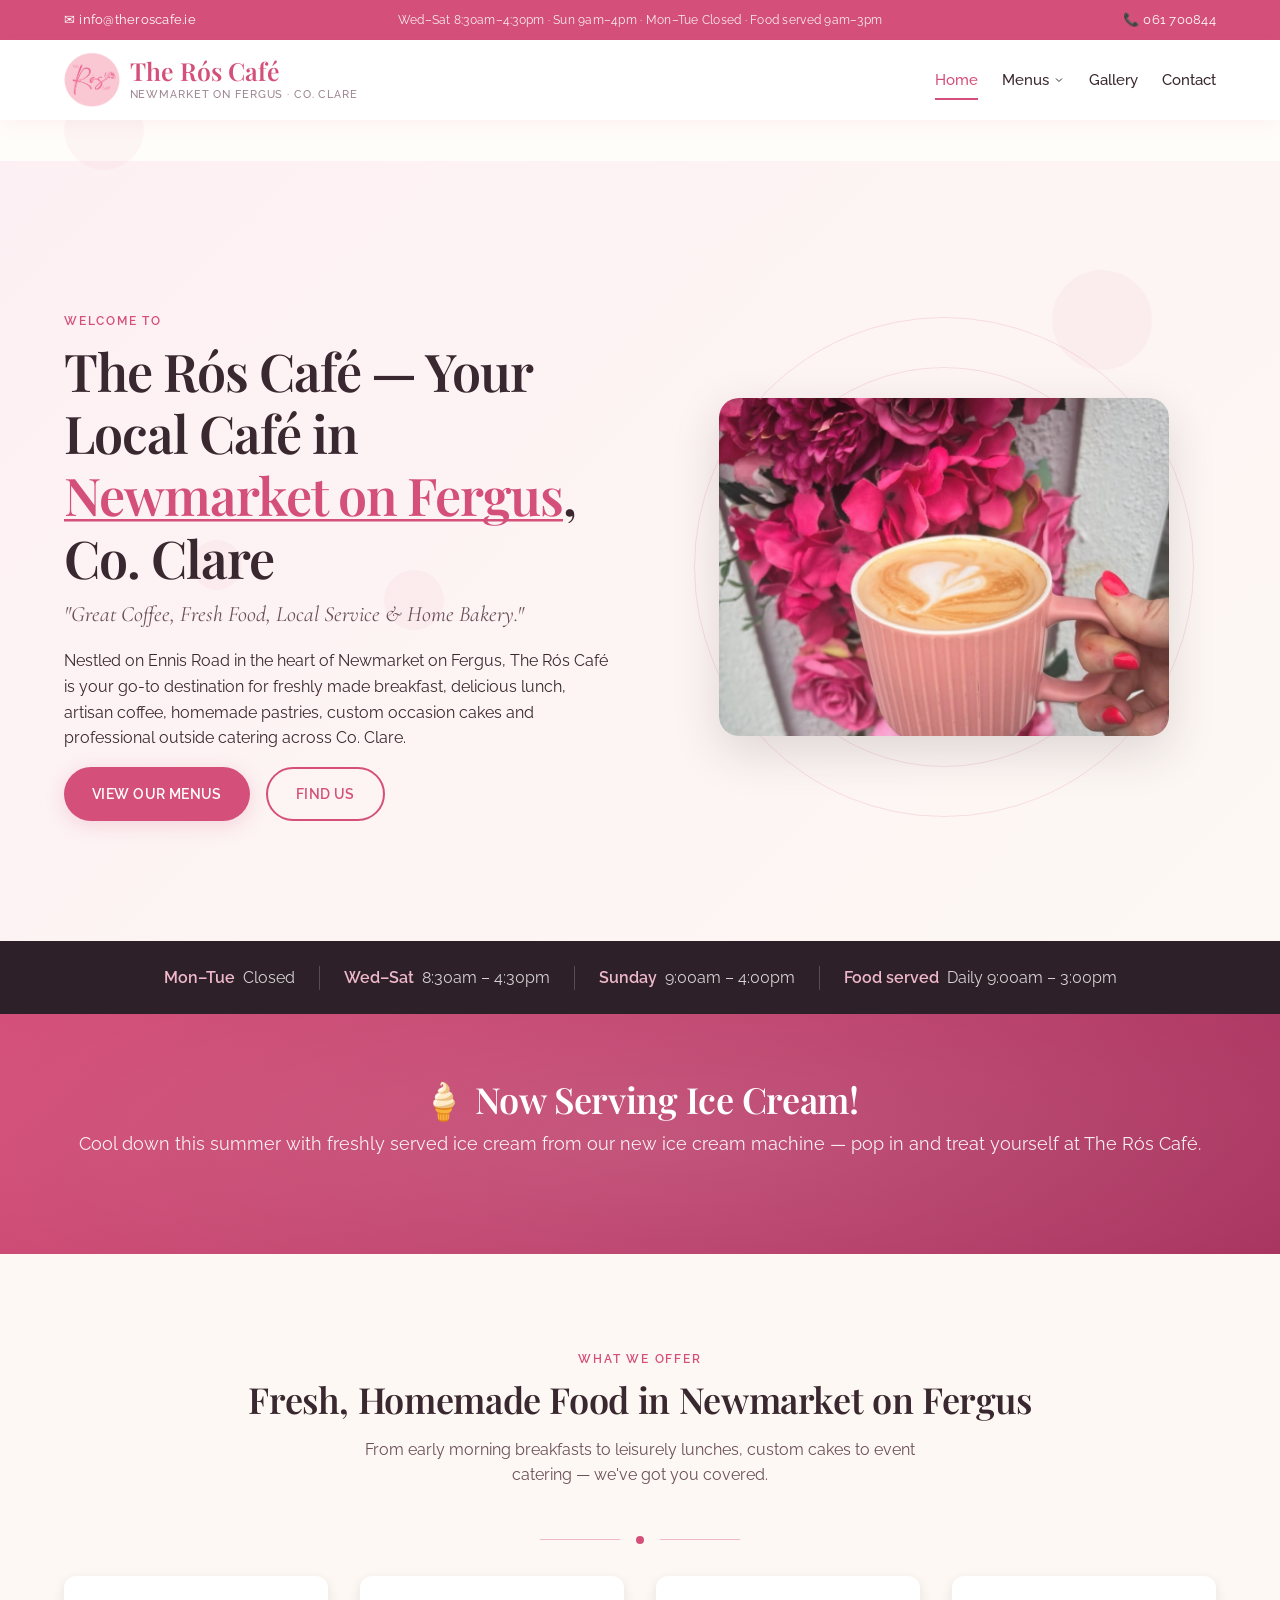
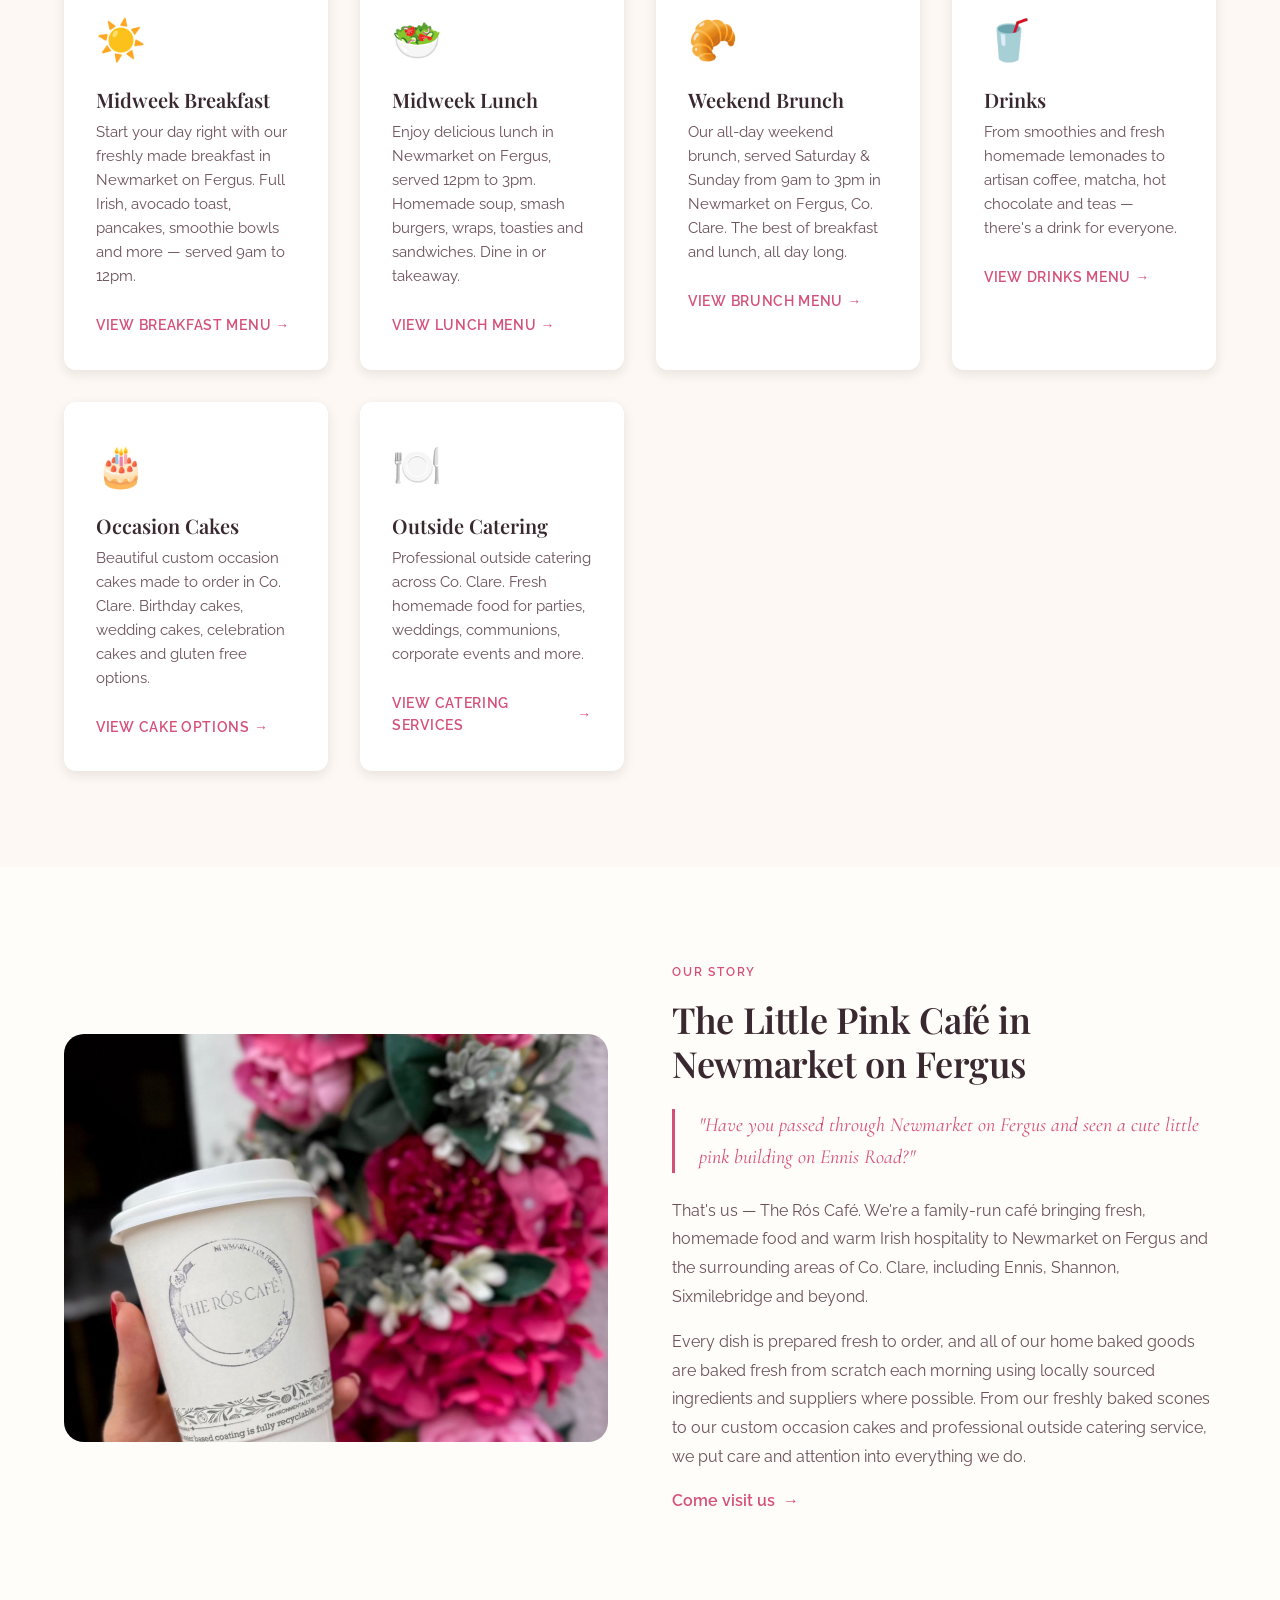
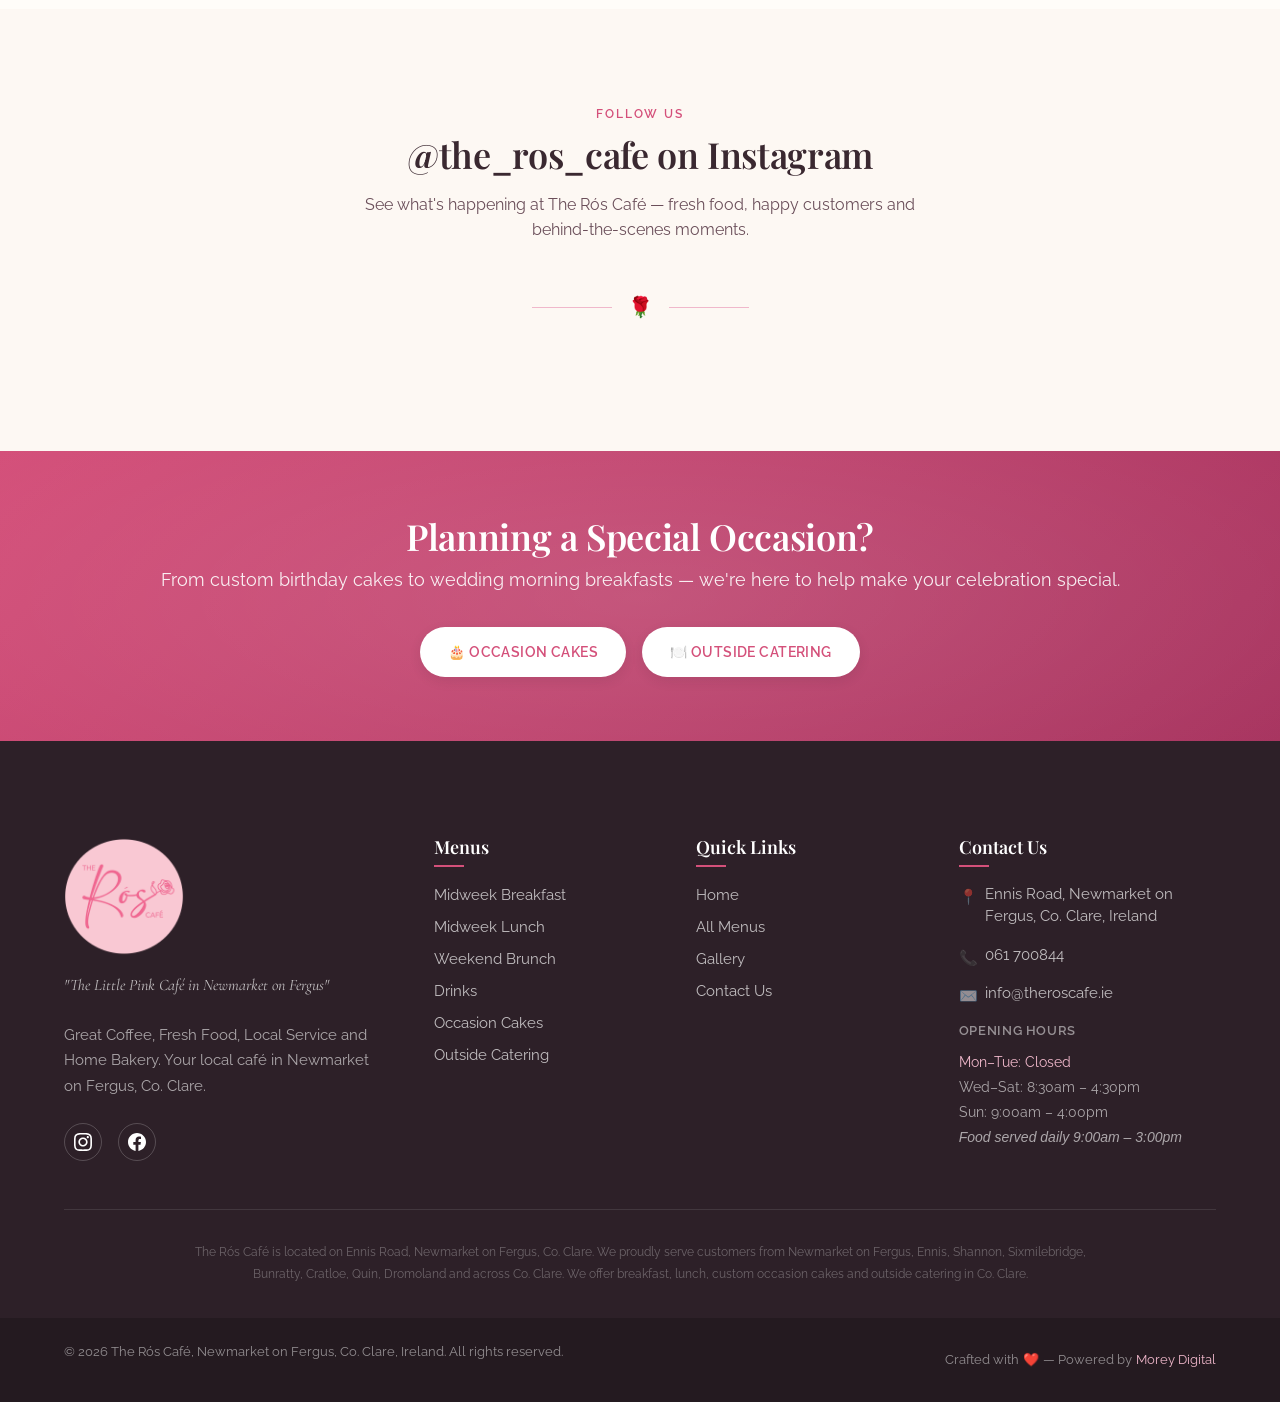
==== commit 7e29c71b: "Add new menus: brunch and drinks pages, updated breakfast and lunch - Update breakfast.html and lunc" ====
--- a/index.html
+++ b/index.html
@@ -151,6 +151,8 @@
             <div class="dropdown-menu">
               <a href="breakfast.html" class="dropdown-item" data-nav="breakfast">Midweek Breakfast</a>
               <a href="lunch.html" class="dropdown-item" data-nav="lunch">Midweek Lunch</a>
+              <a href="brunch.html" class="dropdown-item" data-nav="brunch">Weekend Brunch</a>
+              <a href="drinks.html" class="dropdown-item" data-nav="drinks">Drinks</a>
               <a href="cakes.html" class="dropdown-item" data-nav="cakes">Occasion Cakes</a>
               <a href="catering.html" class="dropdown-item" data-nav="catering">Outside Catering</a>
             </div>
@@ -190,6 +192,8 @@
         <div class="mobile-dropdown-menu">
           <a href="breakfast.html" class="mobile-dropdown-item" data-nav="breakfast">Midweek Breakfast</a>
           <a href="lunch.html" class="mobile-dropdown-item" data-nav="lunch">Midweek Lunch</a>
+          <a href="brunch.html" class="mobile-dropdown-item" data-nav="brunch">Weekend Brunch</a>
+          <a href="drinks.html" class="mobile-dropdown-item" data-nav="drinks">Drinks</a>
           <a href="cakes.html" class="mobile-dropdown-item" data-nav="cakes">Occasion Cakes</a>
           <a href="catering.html" class="mobile-dropdown-item" data-nav="catering">Outside Catering</a>
         </div>
@@ -305,7 +309,7 @@
           <article class="card">
             <div class="card-icon">☀️</div>
             <h3 class="card-title">Midweek Breakfast</h3>
-            <p class="card-text">Start your day right with our freshly made breakfast in Newmarket on Fergus. Full Irish, avocado toast, homemade scones and more — served all day.</p>
+            <p class="card-text">Start your day right with our freshly made breakfast in Newmarket on Fergus. Full Irish, avocado toast, pancakes, smoothie bowls and more — served 9am to 12pm.</p>
             <a href="breakfast.html" class="card-link">
               View Breakfast Menu <span class="arrow">→</span>
             </a>
@@ -314,9 +318,27 @@
           <article class="card">
             <div class="card-icon">🥗</div>
             <h3 class="card-title">Midweek Lunch</h3>
-            <p class="card-text">Enjoy delicious lunch in Newmarket on Fergus. Daily specials, homemade soup, freshly made sandwiches and wraps. Dine in or takeaway.</p>
+            <p class="card-text">Enjoy delicious lunch in Newmarket on Fergus, served 12pm to 3pm. Homemade soup, smash burgers, wraps, toasties and sandwiches. Dine in or takeaway.</p>
             <a href="lunch.html" class="card-link">
               View Lunch Menu <span class="arrow">→</span>
+            </a>
+          </article>
+
+          <article class="card">
+            <div class="card-icon">🥐</div>
+            <h3 class="card-title">Weekend Brunch</h3>
+            <p class="card-text">Our all-day weekend brunch, served Saturday &amp; Sunday from 9am to 3pm in Newmarket on Fergus, Co. Clare. The best of breakfast and lunch, all day long.</p>
+            <a href="brunch.html" class="card-link">
+              View Brunch Menu <span class="arrow">→</span>
+            </a>
+          </article>
+
+          <article class="card">
+            <div class="card-icon">🥤</div>
+            <h3 class="card-title">Drinks</h3>
+            <p class="card-text">From smoothies and fresh homemade lemonades to artisan coffee, matcha, hot chocolate and teas — there's a drink for everyone.</p>
+            <a href="drinks.html" class="card-link">
+              View Drinks Menu <span class="arrow">→</span>
             </a>
           </article>
 
@@ -336,20 +358,6 @@
             <a href="catering.html" class="card-link">
               View Catering Services <span class="arrow">→</span>
             </a>
-          </article>
-
-          <article class="card">
-            <div class="card-icon">🥐</div>
-            <h3 class="card-title">Weekend Brunch</h3>
-            <p class="card-text">Our all-day weekend brunch, served Saturday &amp; Sunday in Newmarket on Fergus, Co. Clare. Full menu coming soon — watch this space!</p>
-            <span class="card-link card-link-soon">Coming soon</span>
-          </article>
-
-          <article class="card">
-            <div class="card-icon">🥤</div>
-            <h3 class="card-title">Drinks</h3>
-            <p class="card-text">From smoothies and fresh homemade lemonades to artisan coffee and teas. Full drinks menu coming soon — pop in to see today’s selection.</p>
-            <span class="card-link card-link-soon">Coming soon</span>
           </article>
         </div>
       </div>
@@ -440,6 +448,8 @@
           <nav class="footer-nav">
             <a href="breakfast.html" class="footer-nav-link">Midweek Breakfast</a>
             <a href="lunch.html" class="footer-nav-link">Midweek Lunch</a>
+            <a href="brunch.html" class="footer-nav-link">Weekend Brunch</a>
+            <a href="drinks.html" class="footer-nav-link">Drinks</a>
             <a href="cakes.html" class="footer-nav-link">Occasion Cakes</a>
             <a href="catering.html" class="footer-nav-link">Outside Catering</a>
           </nav>
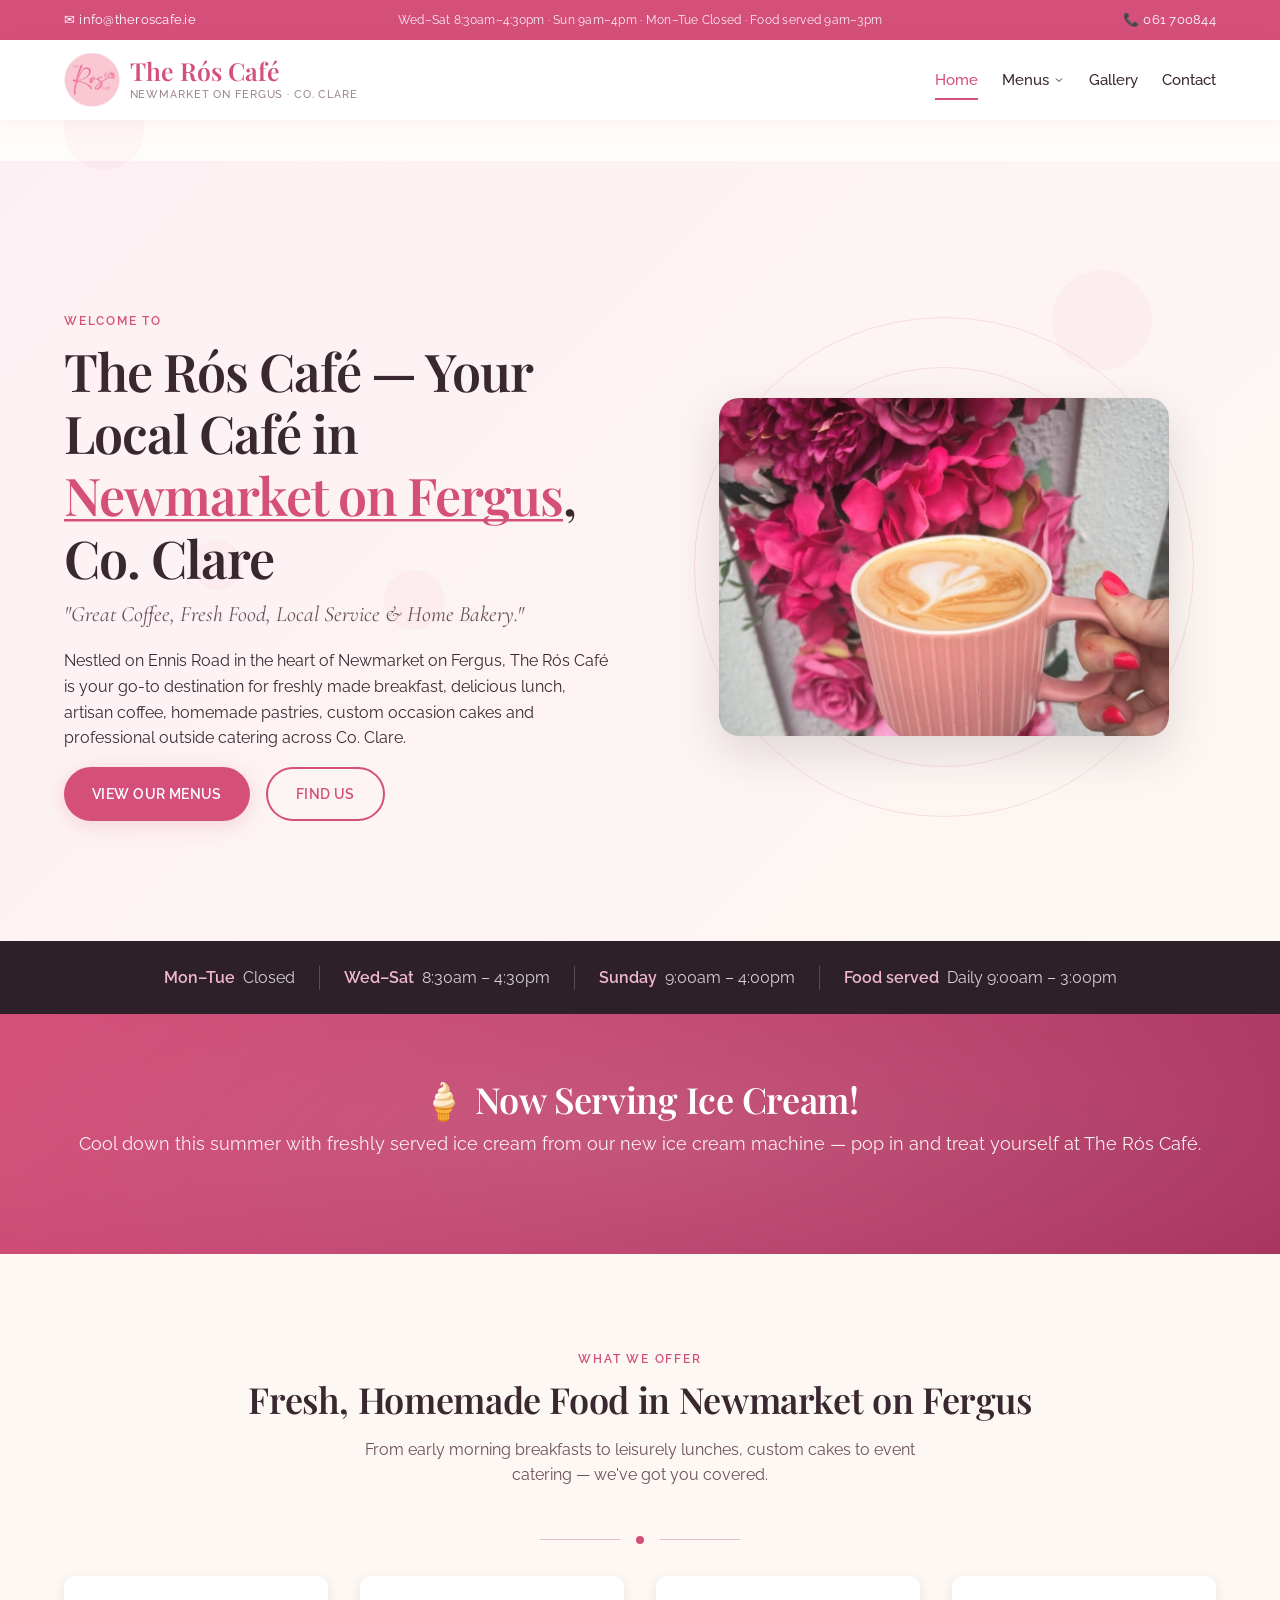
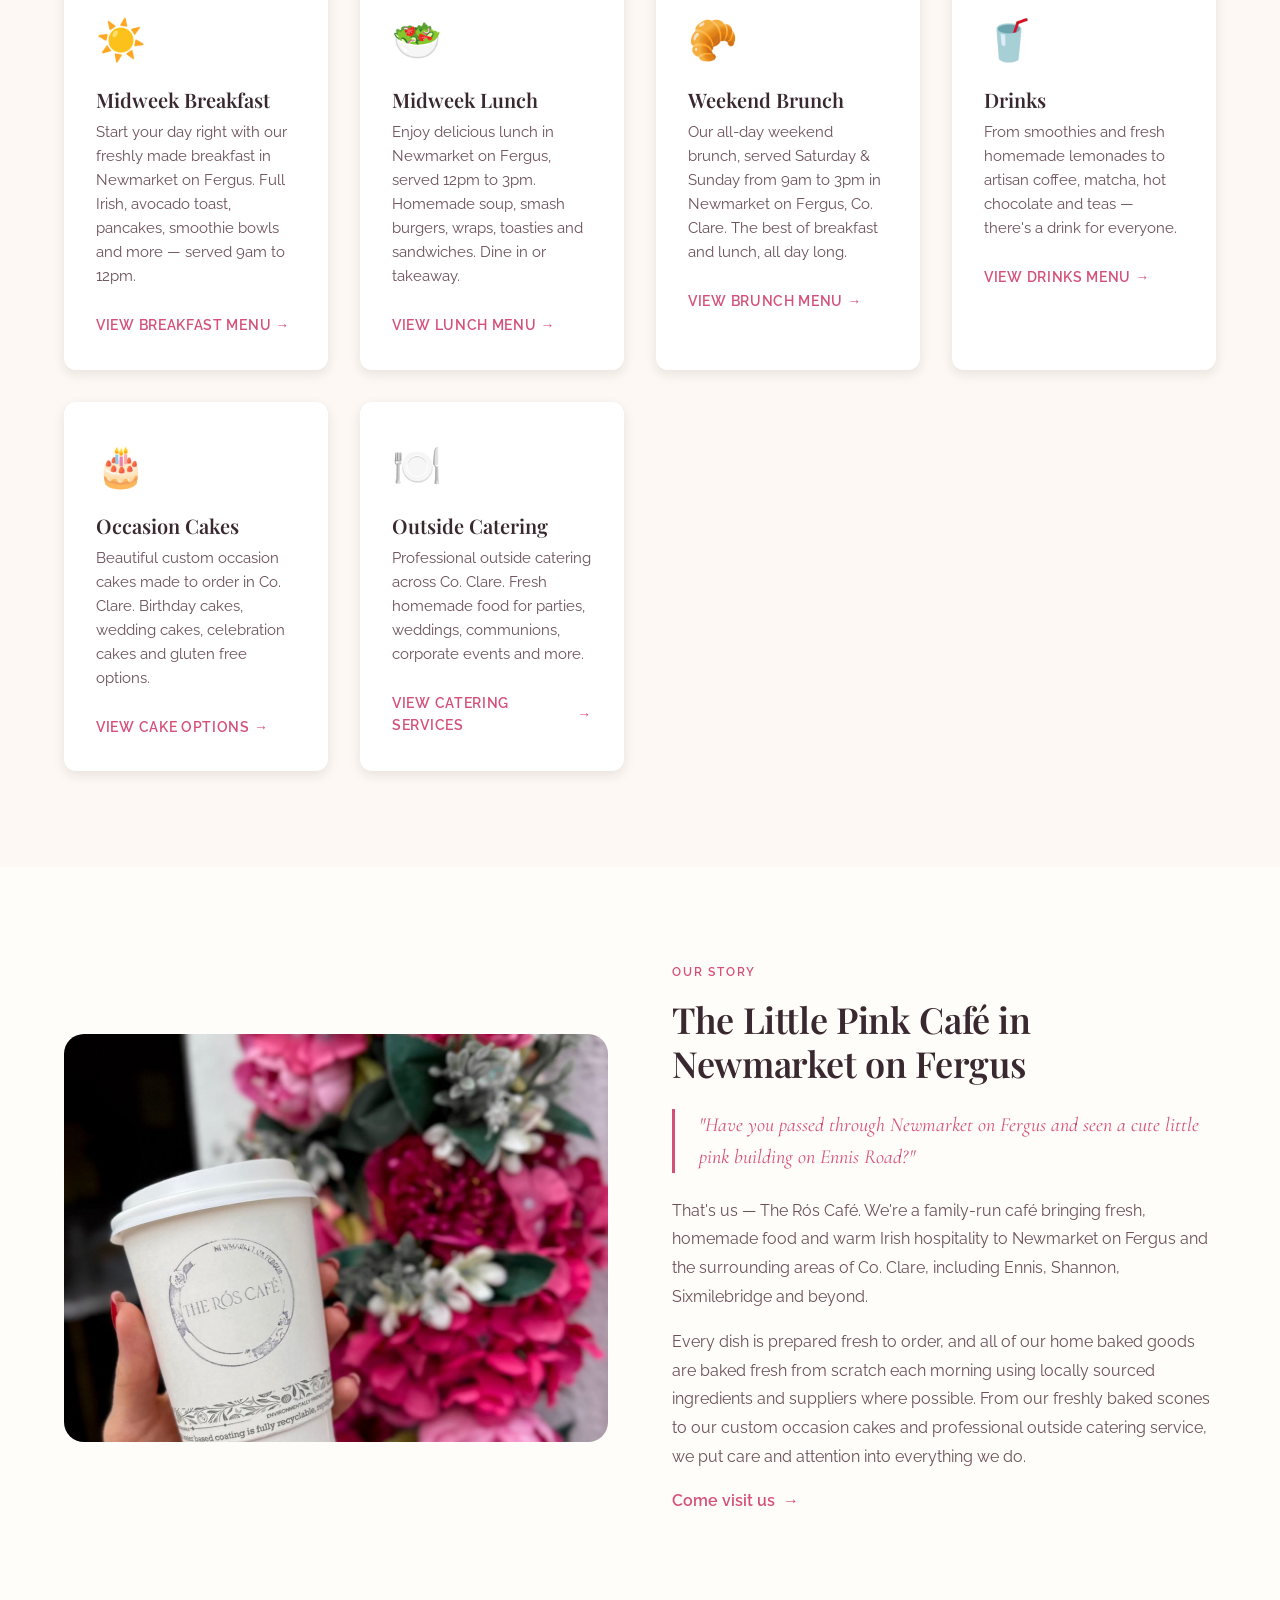
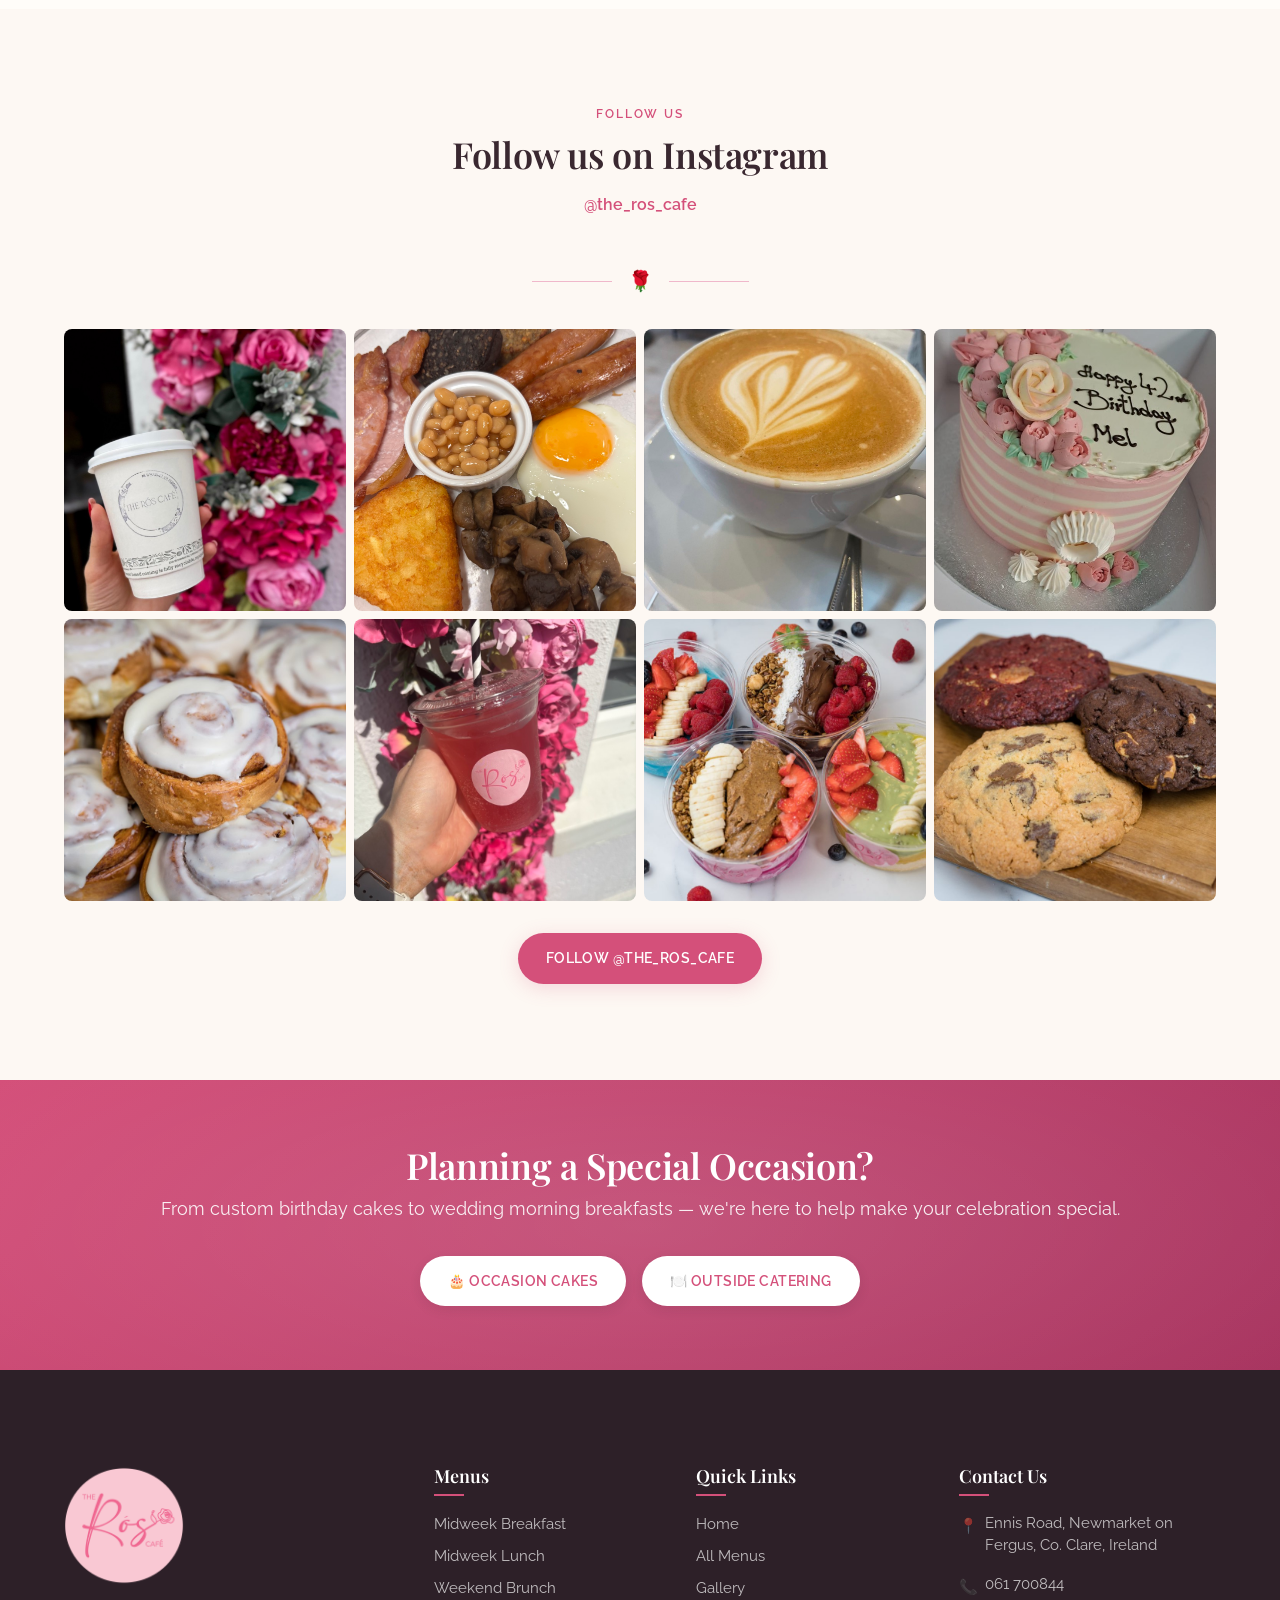
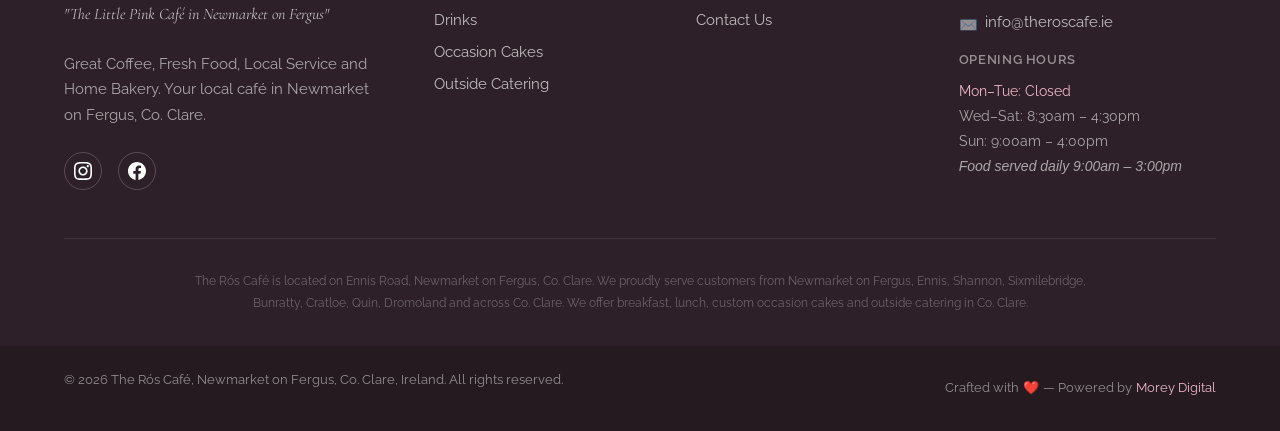
==== commit fb61abfa: "Replace Elfsight Instagram widget with static self-hosted grid Remove the third-party Elfsight scrip" ====
--- a/index.html
+++ b/index.html
@@ -391,8 +391,8 @@
       <div class="container">
         <div class="section-header scroll-reveal">
           <span class="eyebrow">Follow Us</span>
-          <h2>@the_ros_cafe on Instagram</h2>
-          <p>See what's happening at The Rós Café — fresh food, happy customers and behind-the-scenes moments.</p>
+          <h2>Follow us on Instagram</h2>
+          <p><a href="https://www.instagram.com/the_ros_cafe/" target="_blank" rel="noopener" class="instagram-handle">@the_ros_cafe</a></p>
         </div>
 
         <div class="ornament">
@@ -401,10 +401,69 @@
           <div class="ornament-line"></div>
         </div>
 
-        <!-- Elfsight Instagram Feed Widget -->
+        <!-- Static Instagram Grid -->
         <div class="instagram-feed scroll-reveal">
-          <script src="https://elfsightcdn.com/platform.js" async></script>
-          <div class="elfsight-app-629b5e55-81f7-4fbd-aa10-81be52b2ed2e" data-elfsight-app-lazy></div>
+          <div class="instagram-grid">
+            <a href="https://www.instagram.com/the_ros_cafe/" target="_blank" rel="noopener" class="instagram-item">
+              <img src="images/story.jpg" alt="The Rós Café branded coffee against the signature pink floral wall, Newmarket on Fergus" loading="lazy">
+              <div class="instagram-overlay">
+                <span class="instagram-icon"><svg viewBox="0 0 24 24" fill="currentColor" aria-hidden="true"><path d="M12 2.163c3.204 0 3.584.012 4.85.07 3.252.148 4.771 1.691 4.919 4.919.058 1.265.069 1.645.069 4.849 0 3.205-.012 3.584-.069 4.849-.149 3.225-1.664 4.771-4.919 4.919-1.266.058-1.644.07-4.85.07-3.204 0-3.584-.012-4.849-.07-3.26-.149-4.771-1.699-4.919-4.92-.058-1.265-.07-1.644-.07-4.849 0-3.204.013-3.583.07-4.849.149-3.227 1.664-4.771 4.919-4.919 1.266-.057 1.645-.069 4.849-.069zm0-2.163c-3.259 0-3.667.014-4.947.072-4.358.2-6.78 2.618-6.98 6.98-.059 1.281-.073 1.689-.073 4.948 0 3.259.014 3.668.072 4.948.2 4.358 2.618 6.78 6.98 6.98 1.281.058 1.689.072 4.948.072 3.259 0 3.668-.014 4.948-.072 4.354-.2 6.782-2.618 6.979-6.98.059-1.28.073-1.689.073-4.948 0-3.259-.014-3.667-.072-4.947-.196-4.354-2.617-6.78-6.979-6.98-1.281-.059-1.69-.073-4.949-.073zm0 5.838c-3.403 0-6.162 2.759-6.162 6.162s2.759 6.163 6.162 6.163 6.162-2.759 6.162-6.163c0-3.403-2.759-6.162-6.162-6.162zm0 10.162c-2.209 0-4-1.79-4-4 0-2.209 1.791-4 4-4s4 1.791 4 4c0 2.21-1.791 4-4 4zm6.406-11.845c-.796 0-1.441.645-1.441 1.44s.645 1.44 1.441 1.44c.795 0 1.439-.645 1.439-1.44s-.644-1.44-1.439-1.44z"/></svg></span>
+                <span class="instagram-overlay-text">View on Instagram</span>
+              </div>
+            </a>
+            <a href="https://www.instagram.com/the_ros_cafe/" target="_blank" rel="noopener" class="instagram-item">
+              <img src="images/hero.jpg" alt="Traditional full Irish breakfast at The Rós Café, Newmarket on Fergus" loading="lazy">
+              <div class="instagram-overlay">
+                <span class="instagram-icon"><svg viewBox="0 0 24 24" fill="currentColor" aria-hidden="true"><path d="M12 2.163c3.204 0 3.584.012 4.85.07 3.252.148 4.771 1.691 4.919 4.919.058 1.265.069 1.645.069 4.849 0 3.205-.012 3.584-.069 4.849-.149 3.225-1.664 4.771-4.919 4.919-1.266.058-1.644.07-4.85.07-3.204 0-3.584-.012-4.849-.07-3.26-.149-4.771-1.699-4.919-4.92-.058-1.265-.07-1.644-.07-4.849 0-3.204.013-3.583.07-4.849.149-3.227 1.664-4.771 4.919-4.919 1.266-.057 1.645-.069 4.849-.069zm0-2.163c-3.259 0-3.667.014-4.947.072-4.358.2-6.78 2.618-6.98 6.98-.059 1.281-.073 1.689-.073 4.948 0 3.259.014 3.668.072 4.948.2 4.358 2.618 6.78 6.98 6.98 1.281.058 1.689.072 4.948.072 3.259 0 3.668-.014 4.948-.072 4.354-.2 6.782-2.618 6.979-6.98.059-1.28.073-1.689.073-4.948 0-3.259-.014-3.667-.072-4.947-.196-4.354-2.617-6.78-6.979-6.98-1.281-.059-1.69-.073-4.949-.073zm0 5.838c-3.403 0-6.162 2.759-6.162 6.162s2.759 6.163 6.162 6.163 6.162-2.759 6.162-6.163c0-3.403-2.759-6.162-6.162-6.162zm0 10.162c-2.209 0-4-1.79-4-4 0-2.209 1.791-4 4-4s4 1.791 4 4c0 2.21-1.791 4-4 4zm6.406-11.845c-.796 0-1.441.645-1.441 1.44s.645 1.44 1.441 1.44c.795 0 1.439-.645 1.439-1.44s-.644-1.44-1.439-1.44z"/></svg></span>
+                <span class="instagram-overlay-text">View on Instagram</span>
+              </div>
+            </a>
+            <a href="https://www.instagram.com/the_ros_cafe/" target="_blank" rel="noopener" class="instagram-item">
+              <img src="images/coffee-1.jpg" alt="Barista coffee with latte art at The Rós Café, Newmarket on Fergus" loading="lazy">
+              <div class="instagram-overlay">
+                <span class="instagram-icon"><svg viewBox="0 0 24 24" fill="currentColor" aria-hidden="true"><path d="M12 2.163c3.204 0 3.584.012 4.85.07 3.252.148 4.771 1.691 4.919 4.919.058 1.265.069 1.645.069 4.849 0 3.205-.012 3.584-.069 4.849-.149 3.225-1.664 4.771-4.919 4.919-1.266.058-1.644.07-4.85.07-3.204 0-3.584-.012-4.849-.07-3.26-.149-4.771-1.699-4.919-4.92-.058-1.265-.07-1.644-.07-4.849 0-3.204.013-3.583.07-4.849.149-3.227 1.664-4.771 4.919-4.919 1.266-.057 1.645-.069 4.849-.069zm0-2.163c-3.259 0-3.667.014-4.947.072-4.358.2-6.78 2.618-6.98 6.98-.059 1.281-.073 1.689-.073 4.948 0 3.259.014 3.668.072 4.948.2 4.358 2.618 6.78 6.98 6.98 1.281.058 1.689.072 4.948.072 3.259 0 3.668-.014 4.948-.072 4.354-.2 6.782-2.618 6.979-6.98.059-1.28.073-1.689.073-4.948 0-3.259-.014-3.667-.072-4.947-.196-4.354-2.617-6.78-6.979-6.98-1.281-.059-1.69-.073-4.949-.073zm0 5.838c-3.403 0-6.162 2.759-6.162 6.162s2.759 6.163 6.162 6.163 6.162-2.759 6.162-6.163c0-3.403-2.759-6.162-6.162-6.162zm0 10.162c-2.209 0-4-1.79-4-4 0-2.209 1.791-4 4-4s4 1.791 4 4c0 2.21-1.791 4-4 4zm6.406-11.845c-.796 0-1.441.645-1.441 1.44s.645 1.44 1.441 1.44c.795 0 1.439-.645 1.439-1.44s-.644-1.44-1.439-1.44z"/></svg></span>
+                <span class="instagram-overlay-text">View on Instagram</span>
+              </div>
+            </a>
+            <a href="https://www.instagram.com/the_ros_cafe/" target="_blank" rel="noopener" class="instagram-item">
+              <img src="images/cake-3.jpg" alt="Pink buttercream cake with roses by The Rós Café, Co. Clare" loading="lazy">
+              <div class="instagram-overlay">
+                <span class="instagram-icon"><svg viewBox="0 0 24 24" fill="currentColor" aria-hidden="true"><path d="M12 2.163c3.204 0 3.584.012 4.85.07 3.252.148 4.771 1.691 4.919 4.919.058 1.265.069 1.645.069 4.849 0 3.205-.012 3.584-.069 4.849-.149 3.225-1.664 4.771-4.919 4.919-1.266.058-1.644.07-4.85.07-3.204 0-3.584-.012-4.849-.07-3.26-.149-4.771-1.699-4.919-4.92-.058-1.265-.07-1.644-.07-4.849 0-3.204.013-3.583.07-4.849.149-3.227 1.664-4.771 4.919-4.919 1.266-.057 1.645-.069 4.849-.069zm0-2.163c-3.259 0-3.667.014-4.947.072-4.358.2-6.78 2.618-6.98 6.98-.059 1.281-.073 1.689-.073 4.948 0 3.259.014 3.668.072 4.948.2 4.358 2.618 6.78 6.98 6.98 1.281.058 1.689.072 4.948.072 3.259 0 3.668-.014 4.948-.072 4.354-.2 6.782-2.618 6.979-6.98.059-1.28.073-1.689.073-4.948 0-3.259-.014-3.667-.072-4.947-.196-4.354-2.617-6.78-6.979-6.98-1.281-.059-1.69-.073-4.949-.073zm0 5.838c-3.403 0-6.162 2.759-6.162 6.162s2.759 6.163 6.162 6.163 6.162-2.759 6.162-6.163c0-3.403-2.759-6.162-6.162-6.162zm0 10.162c-2.209 0-4-1.79-4-4 0-2.209 1.791-4 4-4s4 1.791 4 4c0 2.21-1.791 4-4 4zm6.406-11.845c-.796 0-1.441.645-1.441 1.44s.645 1.44 1.441 1.44c.795 0 1.439-.645 1.439-1.44s-.644-1.44-1.439-1.44z"/></svg></span>
+                <span class="instagram-overlay-text">View on Instagram</span>
+              </div>
+            </a>
+            <a href="https://www.instagram.com/the_ros_cafe/" target="_blank" rel="noopener" class="instagram-item">
+              <img src="images/treat-cinnamon-rolls.jpg" alt="Freshly baked cinnamon rolls with cream cheese icing at The Rós Café, Newmarket on Fergus" loading="lazy">
+              <div class="instagram-overlay">
+                <span class="instagram-icon"><svg viewBox="0 0 24 24" fill="currentColor" aria-hidden="true"><path d="M12 2.163c3.204 0 3.584.012 4.85.07 3.252.148 4.771 1.691 4.919 4.919.058 1.265.069 1.645.069 4.849 0 3.205-.012 3.584-.069 4.849-.149 3.225-1.664 4.771-4.919 4.919-1.266.058-1.644.07-4.85.07-3.204 0-3.584-.012-4.849-.07-3.26-.149-4.771-1.699-4.919-4.92-.058-1.265-.07-1.644-.07-4.849 0-3.204.013-3.583.07-4.849.149-3.227 1.664-4.771 4.919-4.919 1.266-.057 1.645-.069 4.849-.069zm0-2.163c-3.259 0-3.667.014-4.947.072-4.358.2-6.78 2.618-6.98 6.98-.059 1.281-.073 1.689-.073 4.948 0 3.259.014 3.668.072 4.948.2 4.358 2.618 6.78 6.98 6.98 1.281.058 1.689.072 4.948.072 3.259 0 3.668-.014 4.948-.072 4.354-.2 6.782-2.618 6.979-6.98.059-1.28.073-1.689.073-4.948 0-3.259-.014-3.667-.072-4.947-.196-4.354-2.617-6.78-6.979-6.98-1.281-.059-1.69-.073-4.949-.073zm0 5.838c-3.403 0-6.162 2.759-6.162 6.162s2.759 6.163 6.162 6.163 6.162-2.759 6.162-6.163c0-3.403-2.759-6.162-6.162-6.162zm0 10.162c-2.209 0-4-1.79-4-4 0-2.209 1.791-4 4-4s4 1.791 4 4c0 2.21-1.791 4-4 4zm6.406-11.845c-.796 0-1.441.645-1.441 1.44s.645 1.44 1.441 1.44c.795 0 1.439-.645 1.439-1.44s-.644-1.44-1.439-1.44z"/></svg></span>
+                <span class="instagram-overlay-text">View on Instagram</span>
+              </div>
+            </a>
+            <a href="https://www.instagram.com/the_ros_cafe/" target="_blank" rel="noopener" class="instagram-item">
+              <img src="images/drink-1.jpg" alt="The Rós Café 'Rosie' iced drink against the pink floral wall, Co. Clare" loading="lazy">
+              <div class="instagram-overlay">
+                <span class="instagram-icon"><svg viewBox="0 0 24 24" fill="currentColor" aria-hidden="true"><path d="M12 2.163c3.204 0 3.584.012 4.85.07 3.252.148 4.771 1.691 4.919 4.919.058 1.265.069 1.645.069 4.849 0 3.205-.012 3.584-.069 4.849-.149 3.225-1.664 4.771-4.919 4.919-1.266.058-1.644.07-4.85.07-3.204 0-3.584-.012-4.849-.07-3.26-.149-4.771-1.699-4.919-4.92-.058-1.265-.07-1.644-.07-4.849 0-3.204.013-3.583.07-4.849.149-3.227 1.664-4.771 4.919-4.919 1.266-.057 1.645-.069 4.849-.069zm0-2.163c-3.259 0-3.667.014-4.947.072-4.358.2-6.78 2.618-6.98 6.98-.059 1.281-.073 1.689-.073 4.948 0 3.259.014 3.668.072 4.948.2 4.358 2.618 6.78 6.98 6.98 1.281.058 1.689.072 4.948.072 3.259 0 3.668-.014 4.948-.072 4.354-.2 6.782-2.618 6.979-6.98.059-1.28.073-1.689.073-4.948 0-3.259-.014-3.667-.072-4.947-.196-4.354-2.617-6.78-6.979-6.98-1.281-.059-1.69-.073-4.949-.073zm0 5.838c-3.403 0-6.162 2.759-6.162 6.162s2.759 6.163 6.162 6.163 6.162-2.759 6.162-6.163c0-3.403-2.759-6.162-6.162-6.162zm0 10.162c-2.209 0-4-1.79-4-4 0-2.209 1.791-4 4-4s4 1.791 4 4c0 2.21-1.791 4-4 4zm6.406-11.845c-.796 0-1.441.645-1.441 1.44s.645 1.44 1.441 1.44c.795 0 1.439-.645 1.439-1.44s-.644-1.44-1.439-1.44z"/></svg></span>
+                <span class="instagram-overlay-text">View on Instagram</span>
+              </div>
+            </a>
+            <a href="https://www.instagram.com/the_ros_cafe/" target="_blank" rel="noopener" class="instagram-item">
+              <img src="images/bowl-selection-1.jpg" alt="Selection of fresh smoothie and açaí bowls at The Rós Café, Newmarket on Fergus" loading="lazy">
+              <div class="instagram-overlay">
+                <span class="instagram-icon"><svg viewBox="0 0 24 24" fill="currentColor" aria-hidden="true"><path d="M12 2.163c3.204 0 3.584.012 4.85.07 3.252.148 4.771 1.691 4.919 4.919.058 1.265.069 1.645.069 4.849 0 3.205-.012 3.584-.069 4.849-.149 3.225-1.664 4.771-4.919 4.919-1.266.058-1.644.07-4.85.07-3.204 0-3.584-.012-4.849-.07-3.26-.149-4.771-1.699-4.919-4.92-.058-1.265-.07-1.644-.07-4.849 0-3.204.013-3.583.07-4.849.149-3.227 1.664-4.771 4.919-4.919 1.266-.057 1.645-.069 4.849-.069zm0-2.163c-3.259 0-3.667.014-4.947.072-4.358.2-6.78 2.618-6.98 6.98-.059 1.281-.073 1.689-.073 4.948 0 3.259.014 3.668.072 4.948.2 4.358 2.618 6.78 6.98 6.98 1.281.058 1.689.072 4.948.072 3.259 0 3.668-.014 4.948-.072 4.354-.2 6.782-2.618 6.979-6.98.059-1.28.073-1.689.073-4.948 0-3.259-.014-3.667-.072-4.947-.196-4.354-2.617-6.78-6.979-6.98-1.281-.059-1.69-.073-4.949-.073zm0 5.838c-3.403 0-6.162 2.759-6.162 6.162s2.759 6.163 6.162 6.163 6.162-2.759 6.162-6.163c0-3.403-2.759-6.162-6.162-6.162zm0 10.162c-2.209 0-4-1.79-4-4 0-2.209 1.791-4 4-4s4 1.791 4 4c0 2.21-1.791 4-4 4zm6.406-11.845c-.796 0-1.441.645-1.441 1.44s.645 1.44 1.441 1.44c.795 0 1.439-.645 1.439-1.44s-.644-1.44-1.439-1.44z"/></svg></span>
+                <span class="instagram-overlay-text">View on Instagram</span>
+              </div>
+            </a>
+            <a href="https://www.instagram.com/the_ros_cafe/" target="_blank" rel="noopener" class="instagram-item">
+              <img src="images/treat-scone-jam-cream-3.jpg" alt="Scone filled with jam and fresh cream at The Rós Café, Newmarket on Fergus" loading="lazy">
+              <div class="instagram-overlay">
+                <span class="instagram-icon"><svg viewBox="0 0 24 24" fill="currentColor" aria-hidden="true"><path d="M12 2.163c3.204 0 3.584.012 4.85.07 3.252.148 4.771 1.691 4.919 4.919.058 1.265.069 1.645.069 4.849 0 3.205-.012 3.584-.069 4.849-.149 3.225-1.664 4.771-4.919 4.919-1.266.058-1.644.07-4.85.07-3.204 0-3.584-.012-4.849-.07-3.26-.149-4.771-1.699-4.919-4.92-.058-1.265-.07-1.644-.07-4.849 0-3.204.013-3.583.07-4.849.149-3.227 1.664-4.771 4.919-4.919 1.266-.057 1.645-.069 4.849-.069zm0-2.163c-3.259 0-3.667.014-4.947.072-4.358.2-6.78 2.618-6.98 6.98-.059 1.281-.073 1.689-.073 4.948 0 3.259.014 3.668.072 4.948.2 4.358 2.618 6.78 6.98 6.98 1.281.058 1.689.072 4.948.072 3.259 0 3.668-.014 4.948-.072 4.354-.2 6.782-2.618 6.979-6.98.059-1.28.073-1.689.073-4.948 0-3.259-.014-3.667-.072-4.947-.196-4.354-2.617-6.78-6.979-6.98-1.281-.059-1.69-.073-4.949-.073zm0 5.838c-3.403 0-6.162 2.759-6.162 6.162s2.759 6.163 6.162 6.163 6.162-2.759 6.162-6.163c0-3.403-2.759-6.162-6.162-6.162zm0 10.162c-2.209 0-4-1.79-4-4 0-2.209 1.791-4 4-4s4 1.791 4 4c0 2.21-1.791 4-4 4zm6.406-11.845c-.796 0-1.441.645-1.441 1.44s.645 1.44 1.441 1.44c.795 0 1.439-.645 1.439-1.44s-.644-1.44-1.439-1.44z"/></svg></span>
+                <span class="instagram-overlay-text">View on Instagram</span>
+              </div>
+            </a>
+          </div>
+          <div class="instagram-follow">
+            <a href="https://www.instagram.com/the_ros_cafe/" target="_blank" rel="noopener" class="btn btn-pink">Follow @the_ros_cafe</a>
+          </div>
         </div>
       </div>
     </section>
--- a/css/components.css
+++ b/css/components.css
@@ -1252,34 +1252,44 @@
   text-align: center;
 }
 
+.instagram-handle {
+  color: var(--pink);
+  font-weight: 600;
+  text-decoration: none;
+  transition: color var(--duration-fast) var(--ease-smooth);
+}
+
+.instagram-handle:hover {
+  color: var(--pink-dark);
+}
+
 .instagram-grid {
   display: grid;
-  grid-template-columns: repeat(6, 1fr);
-  gap: var(--space-md);
+  grid-template-columns: repeat(4, 1fr);
+  gap: var(--space-sm);
   margin-bottom: var(--space-xl);
 }
 
 .instagram-item {
   position: relative;
-  aspect-ratio: 1;
+  display: block;
+  aspect-ratio: 1 / 1;
   border-radius: var(--radius-md);
   overflow: hidden;
   cursor: pointer;
 }
 
-.instagram-placeholder {
+.instagram-item img {
   width: 100%;
   height: 100%;
-  background: linear-gradient(135deg, var(--pink-pale) 0%, var(--cream) 100%);
-  display: flex;
-  align-items: center;
-  justify-content: center;
-  font-size: 2rem;
+  object-fit: cover;
+  display: block;
   transition: transform var(--duration-normal) var(--ease-smooth);
 }
 
-.instagram-item:hover .instagram-placeholder {
-  transform: scale(1.1);
+.instagram-item:hover img,
+.instagram-item:focus-visible img {
+  transform: scale(1.06);
 }
 
 .instagram-overlay {
@@ -1288,15 +1298,18 @@
   left: 0;
   right: 0;
   bottom: 0;
-  background: rgba(212, 80, 122, 0.85);
-  display: flex;
+  background: rgba(45, 32, 40, 0.6);
+  display: flex;
+  flex-direction: column;
   align-items: center;
   justify-content: center;
+  gap: var(--space-sm);
   opacity: 0;
   transition: opacity var(--duration-normal) var(--ease-smooth);
 }
 
-.instagram-item:hover .instagram-overlay {
+.instagram-item:hover .instagram-overlay,
+.instagram-item:focus-visible .instagram-overlay {
   opacity: 1;
 }
 
@@ -1309,6 +1322,14 @@
   height: 32px;
 }
 
+.instagram-overlay-text {
+  color: white;
+  font-size: 0.8rem;
+  font-weight: 600;
+  letter-spacing: 0.08em;
+  text-transform: uppercase;
+}
+
 .instagram-follow {
   margin-top: var(--space-lg);
 }
@@ -1318,24 +1339,18 @@
   align-items: center;
 }
 
-@media (max-width: 991px) {
-  .instagram-grid {
-    grid-template-columns: repeat(3, 1fr);
-  }
-}
-
-@media (max-width: 575px) {
+@media (max-width: 767px) {
   .instagram-grid {
     grid-template-columns: repeat(2, 1fr);
-  }
-
-  .instagram-placeholder {
-    font-size: 1.5rem;
   }
 
   .instagram-icon svg {
     width: 24px;
     height: 24px;
+  }
+
+  .instagram-overlay-text {
+    font-size: 0.7rem;
   }
 }
 
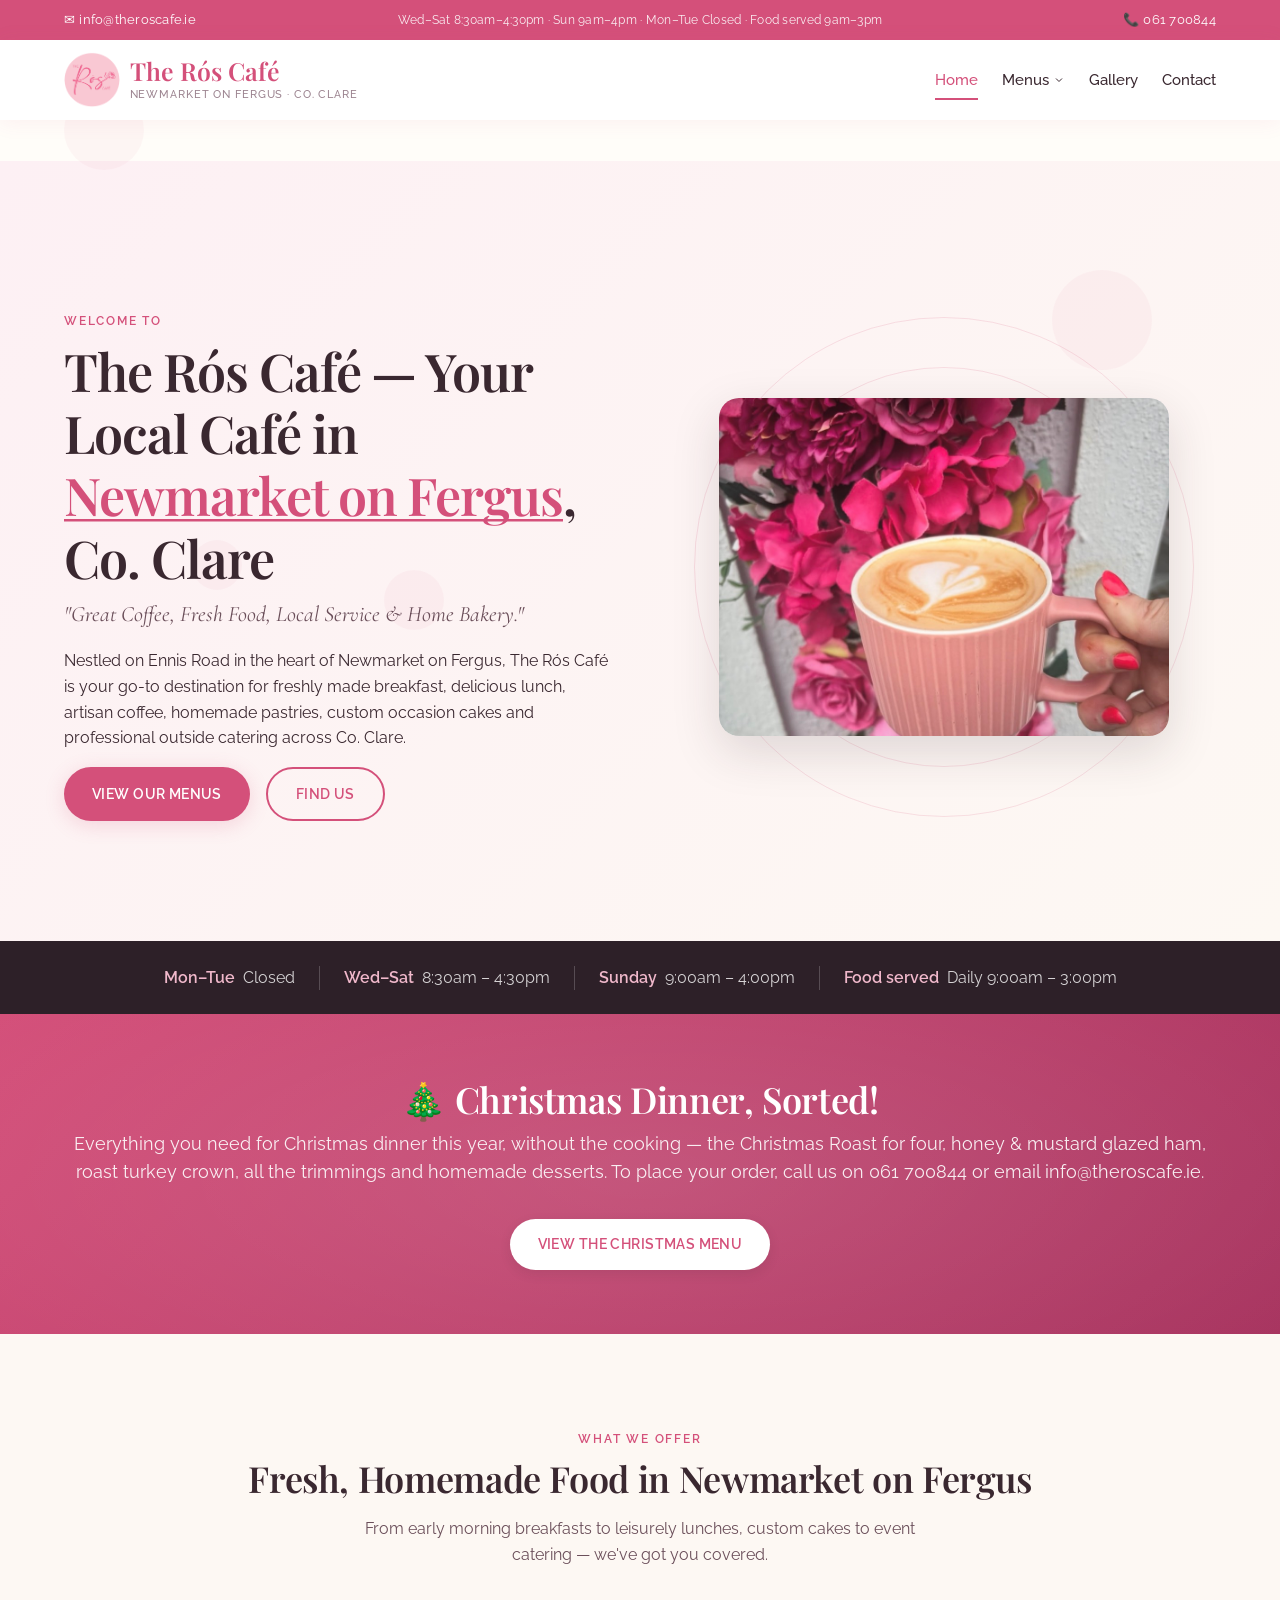
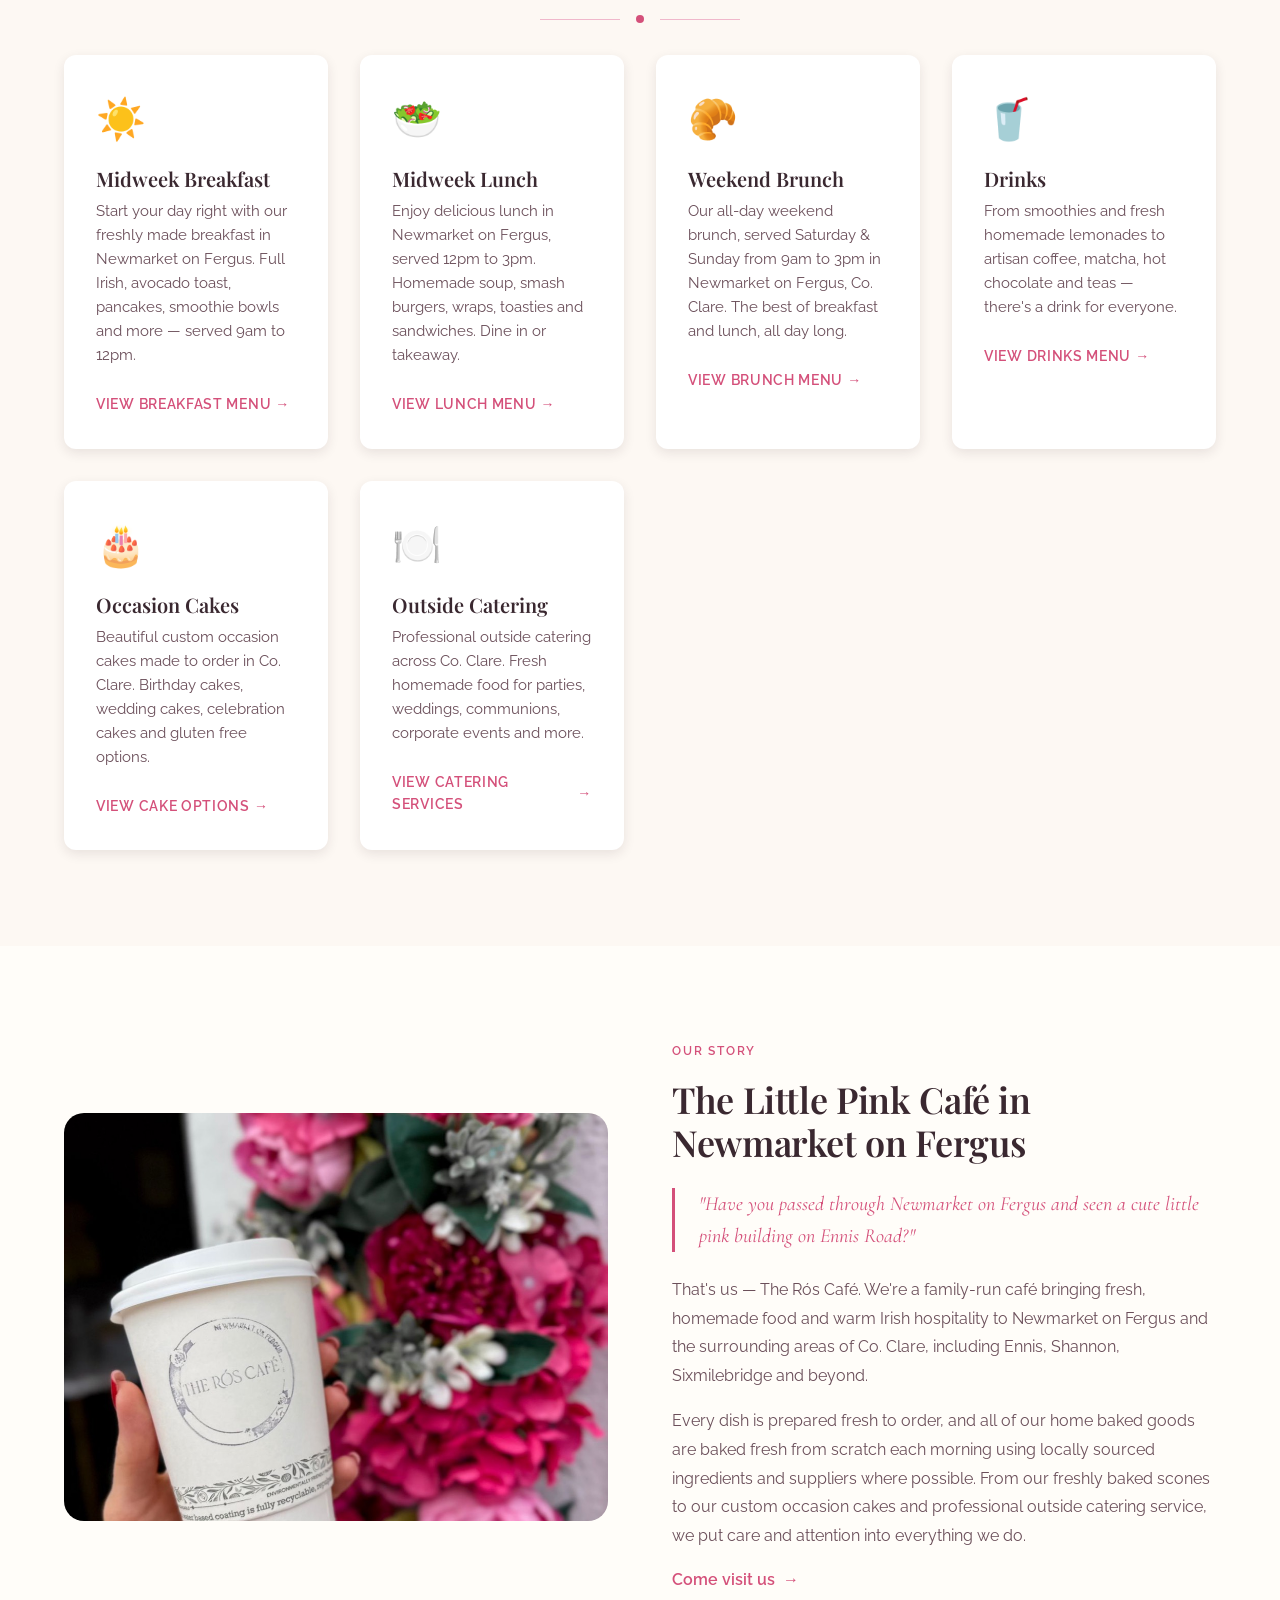
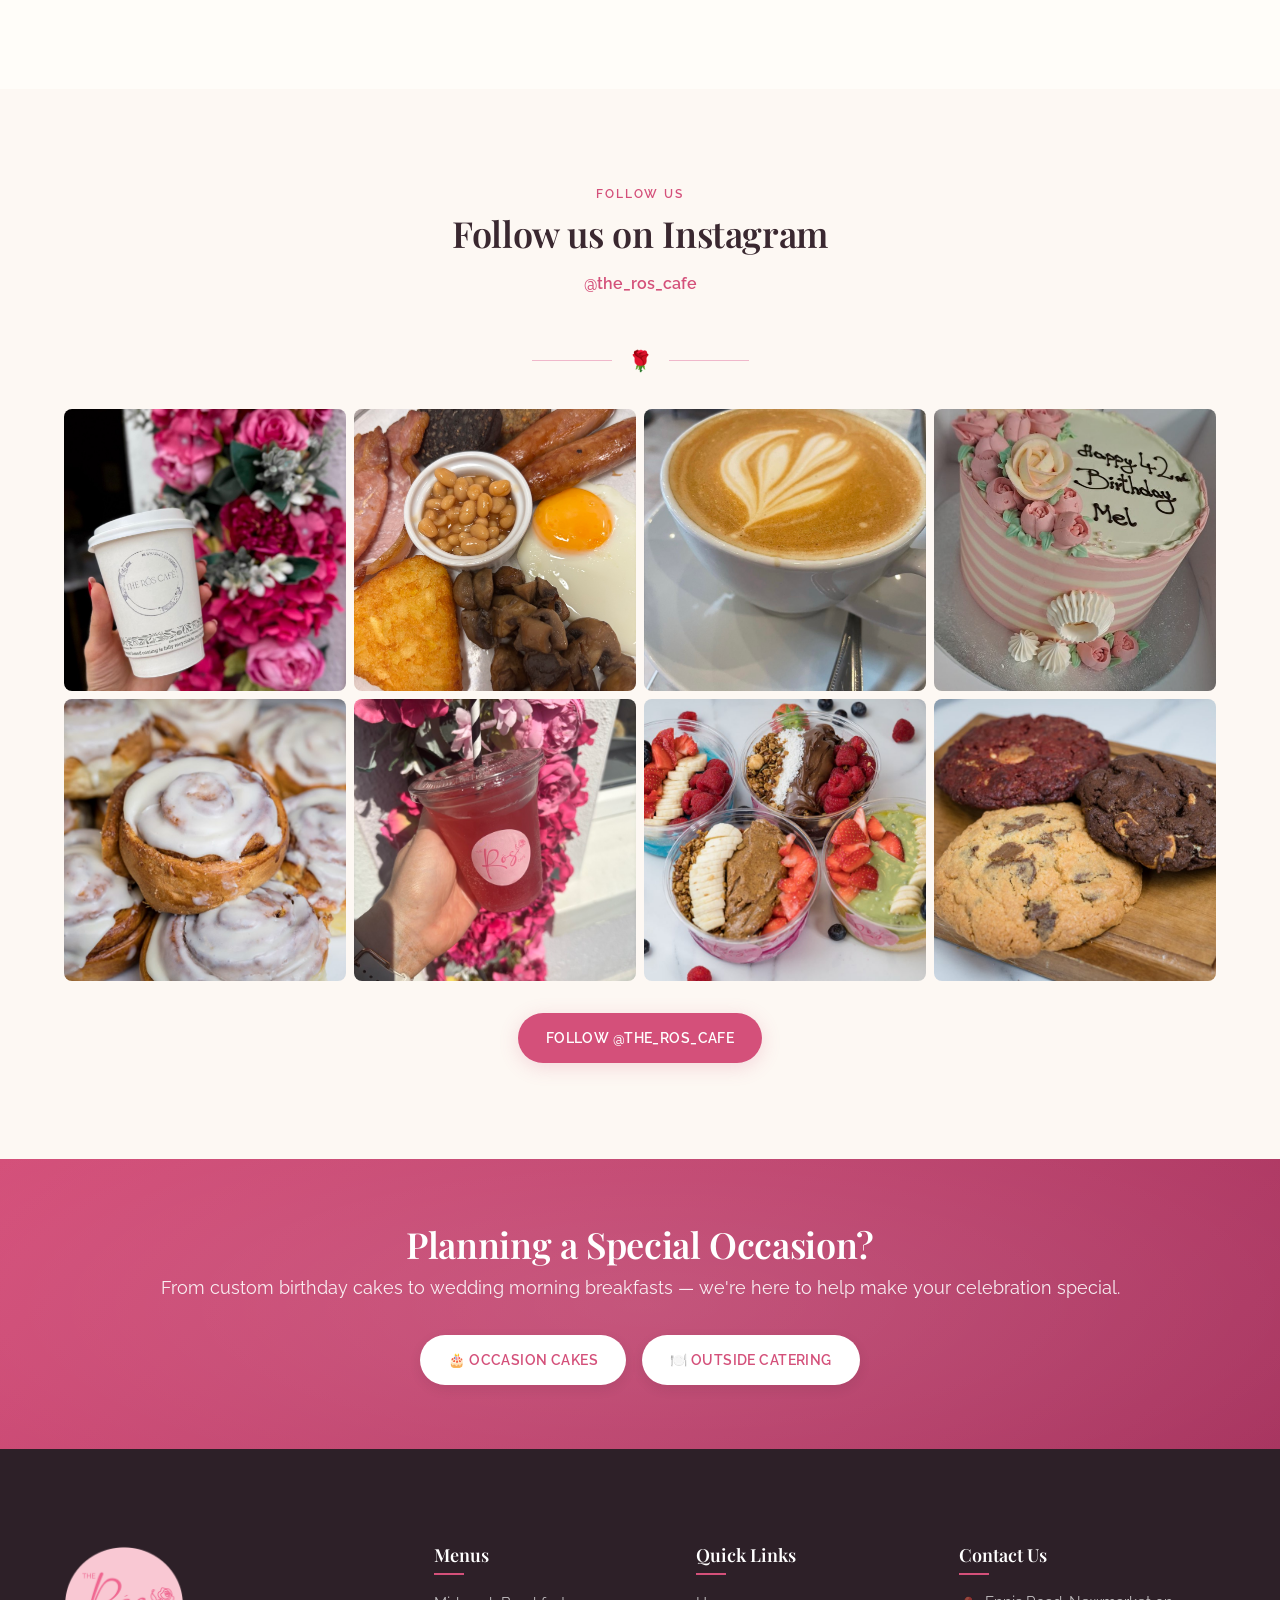
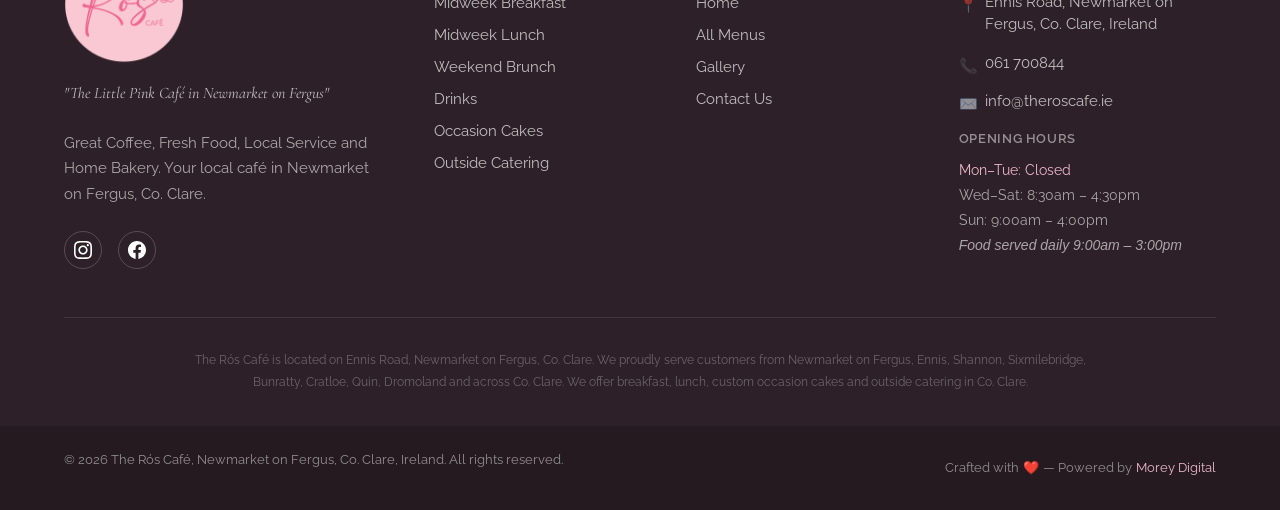
==== commit 66862837: "Replace index.html and menus.html with Christmas updates" ====
--- a/index.html
+++ b/index.html
@@ -282,11 +282,14 @@
       </div>
     </section>
 
-    <!-- Seasonal Ice Cream Banner -->
+    <!-- Seasonal Christmas Banner -->
     <section class="cta-banner scroll-reveal">
       <div class="container">
-        <h2>🍦 Now Serving Ice Cream!</h2>
-        <p>Cool down this summer with freshly served ice cream from our new ice cream machine — pop in and treat yourself at The Rós Café.</p>
+        <h2>🎄 Christmas Dinner, Sorted!</h2>
+        <p>Everything you need for Christmas dinner this year, without the cooking — the Christmas Roast for four, honey &amp; mustard glazed ham, roast turkey crown, all the trimmings and homemade desserts. To place your order, call us on 061 700844 or email info@theroscafe.ie.</p>
+        <div class="btn-group">
+          <a href="menus/ros-cafe-christmas-menu-2026.pdf" class="btn btn-white" target="_blank" rel="noopener">View the Christmas Menu</a>
+        </div>
       </div>
     </section>
 
